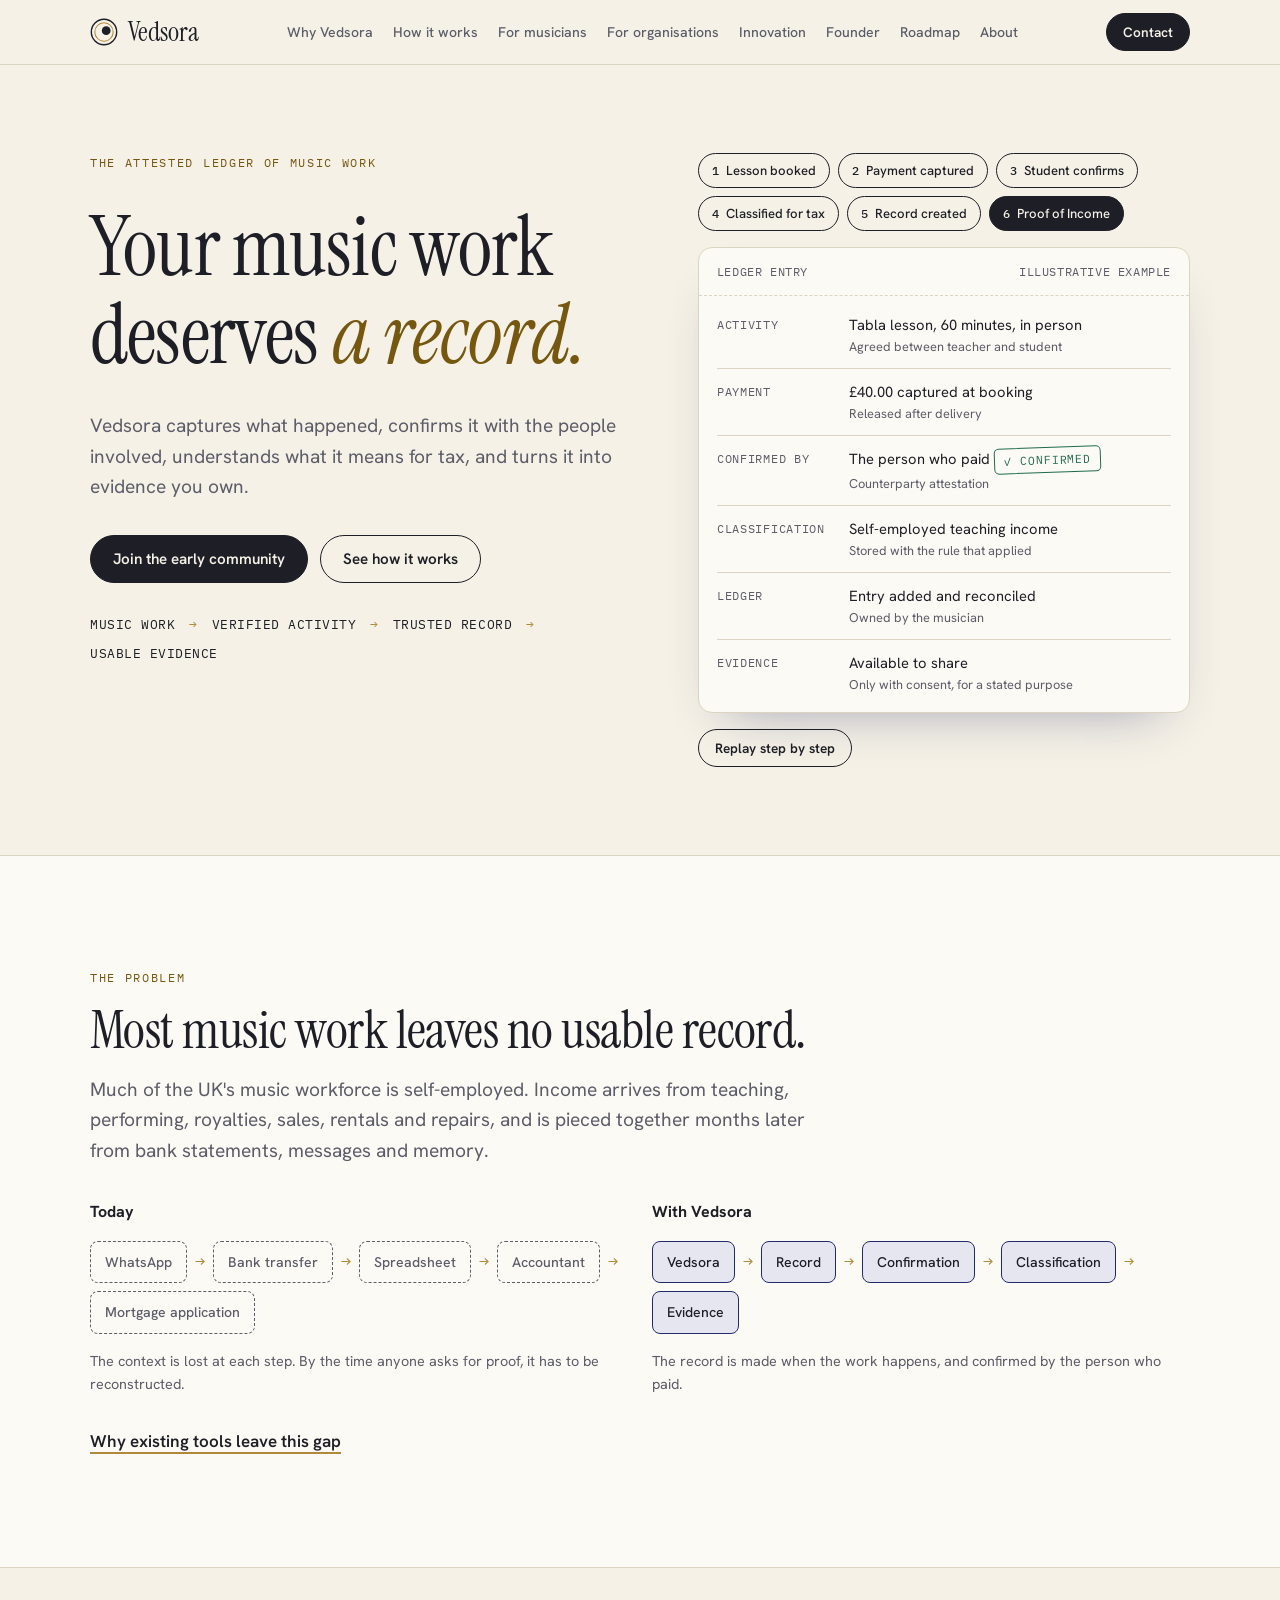
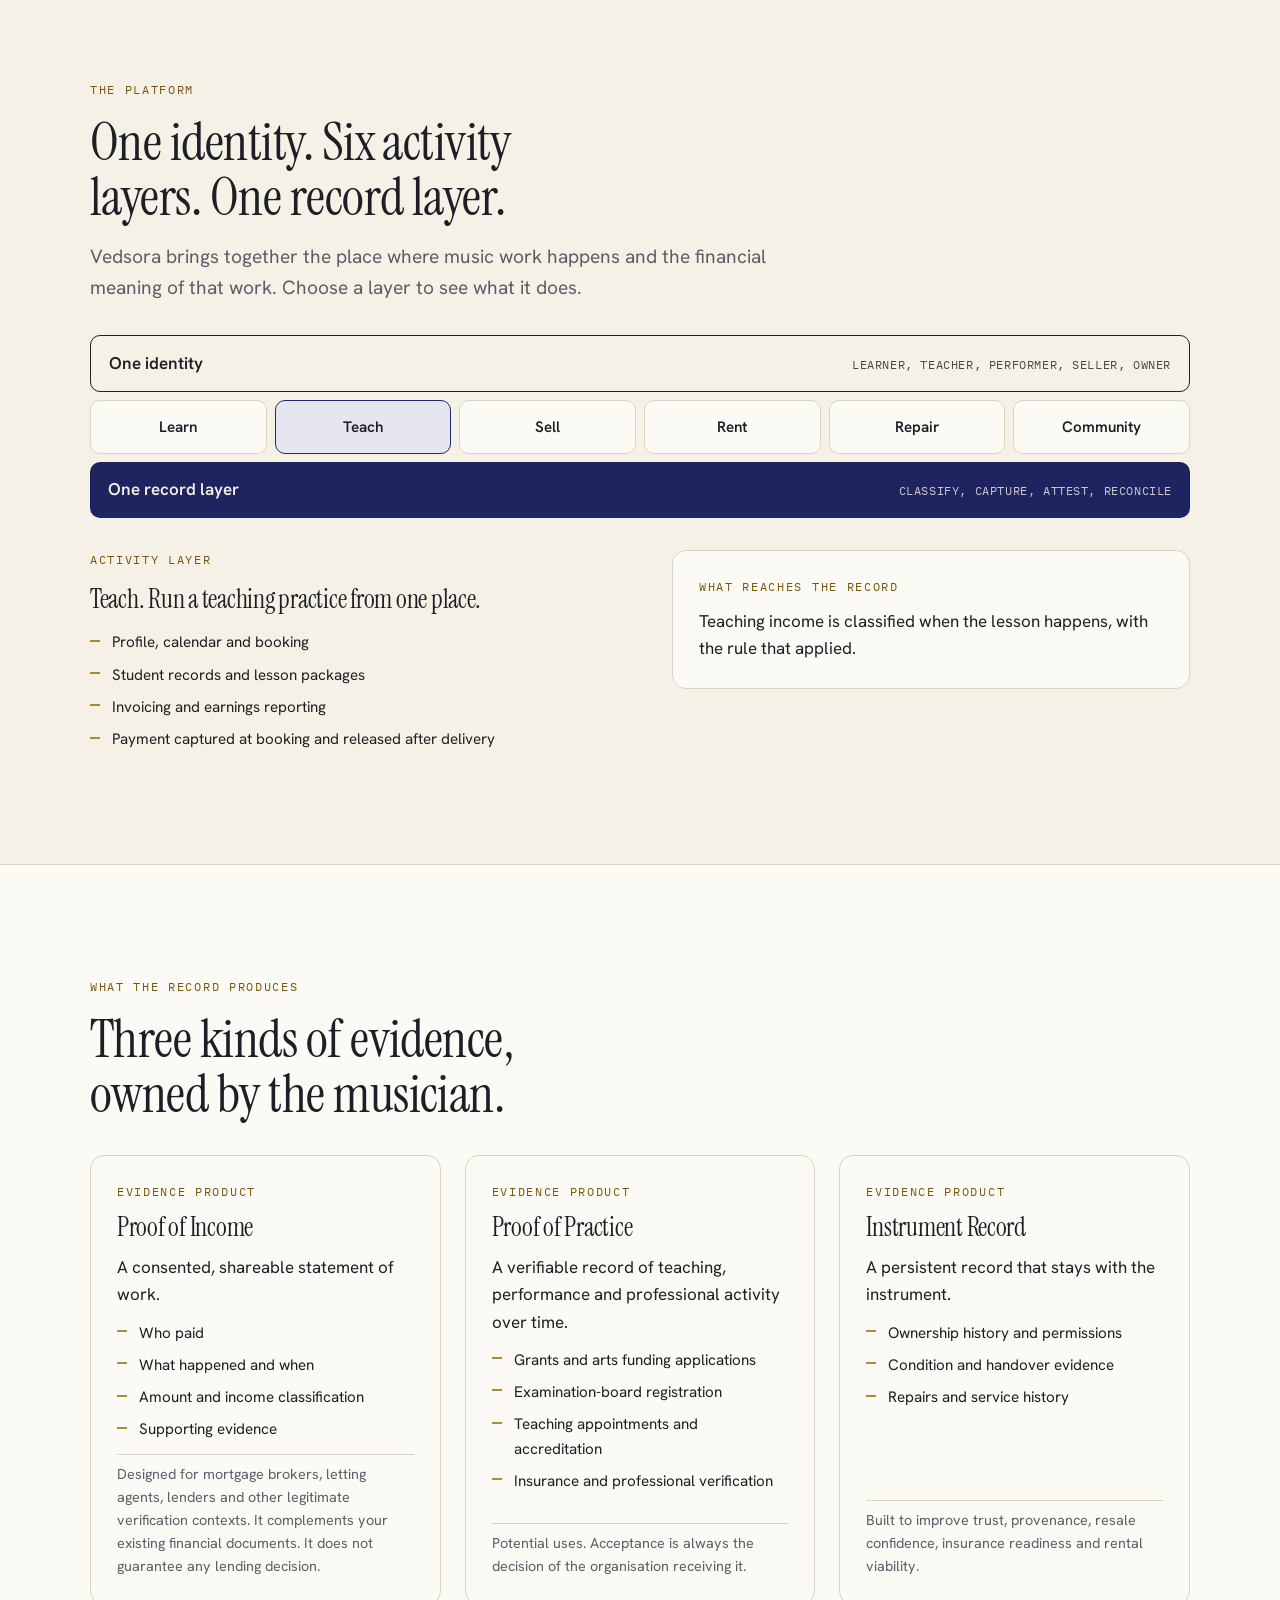
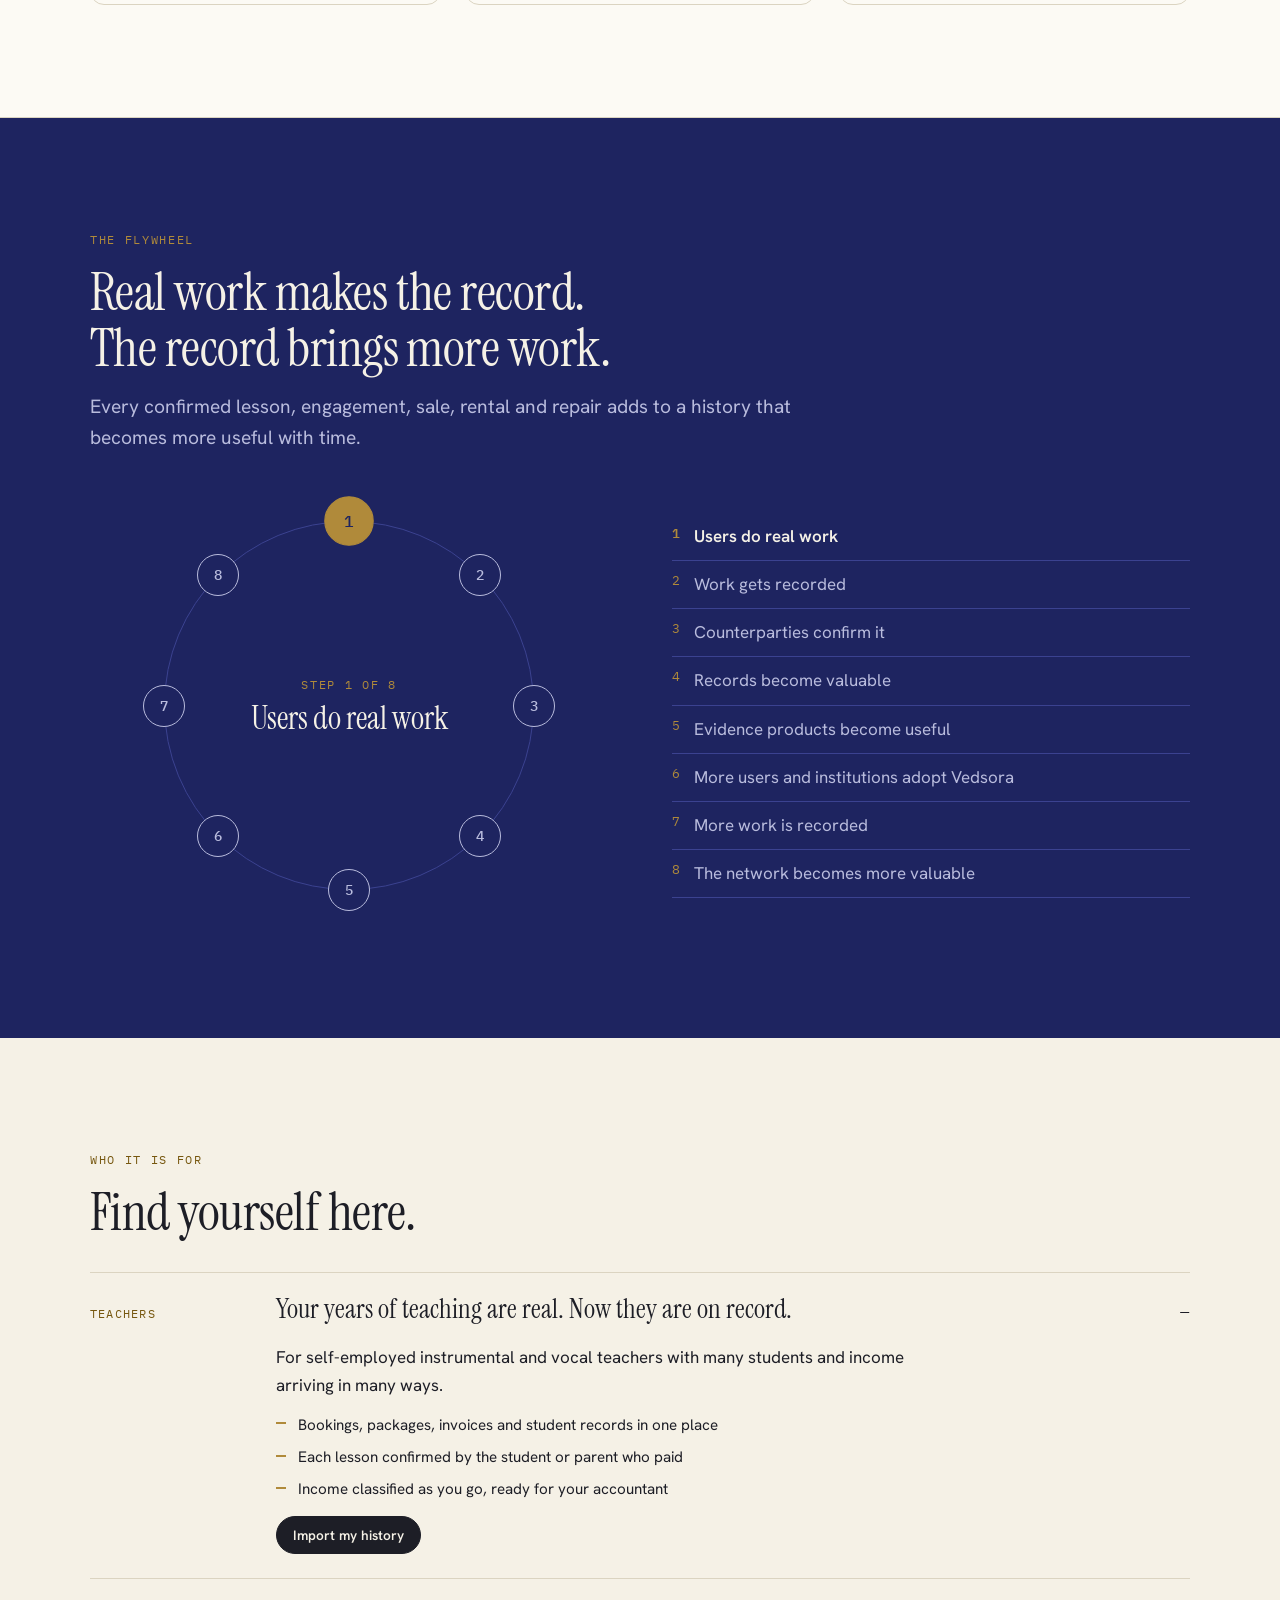
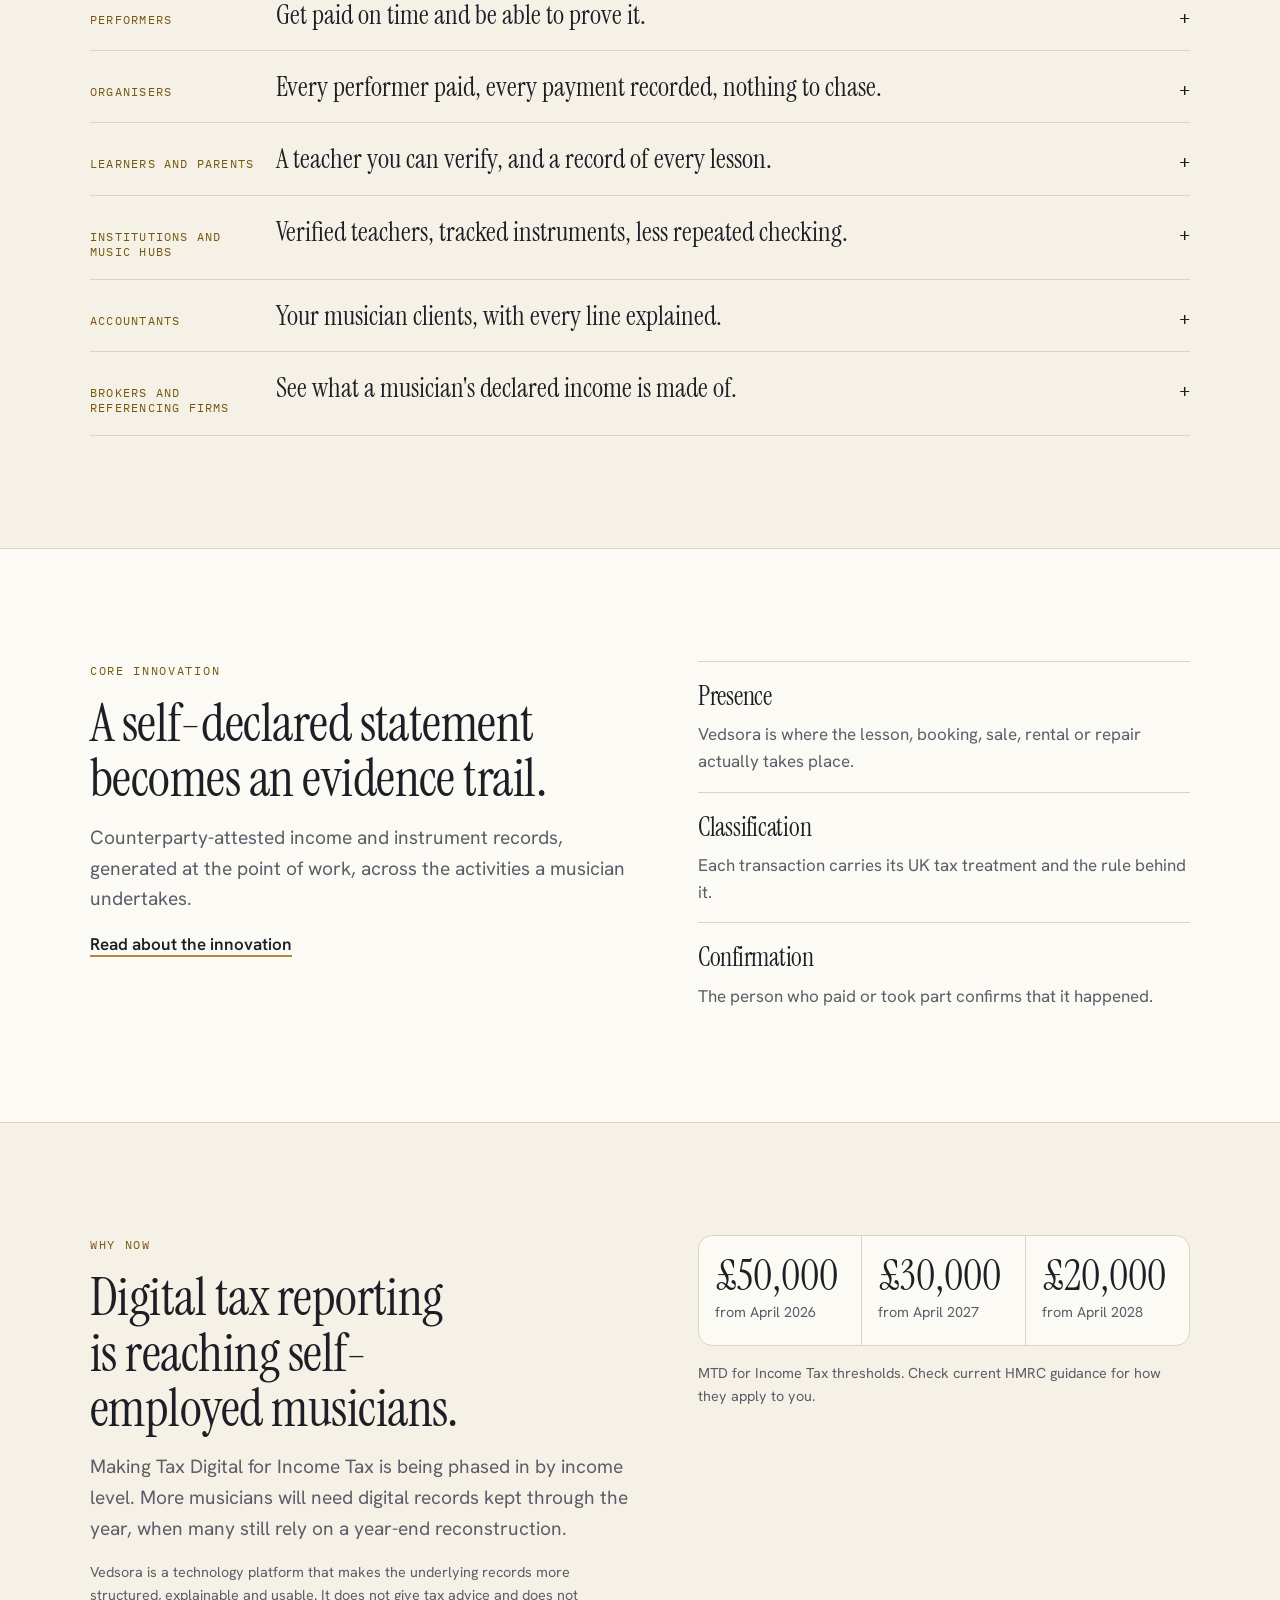
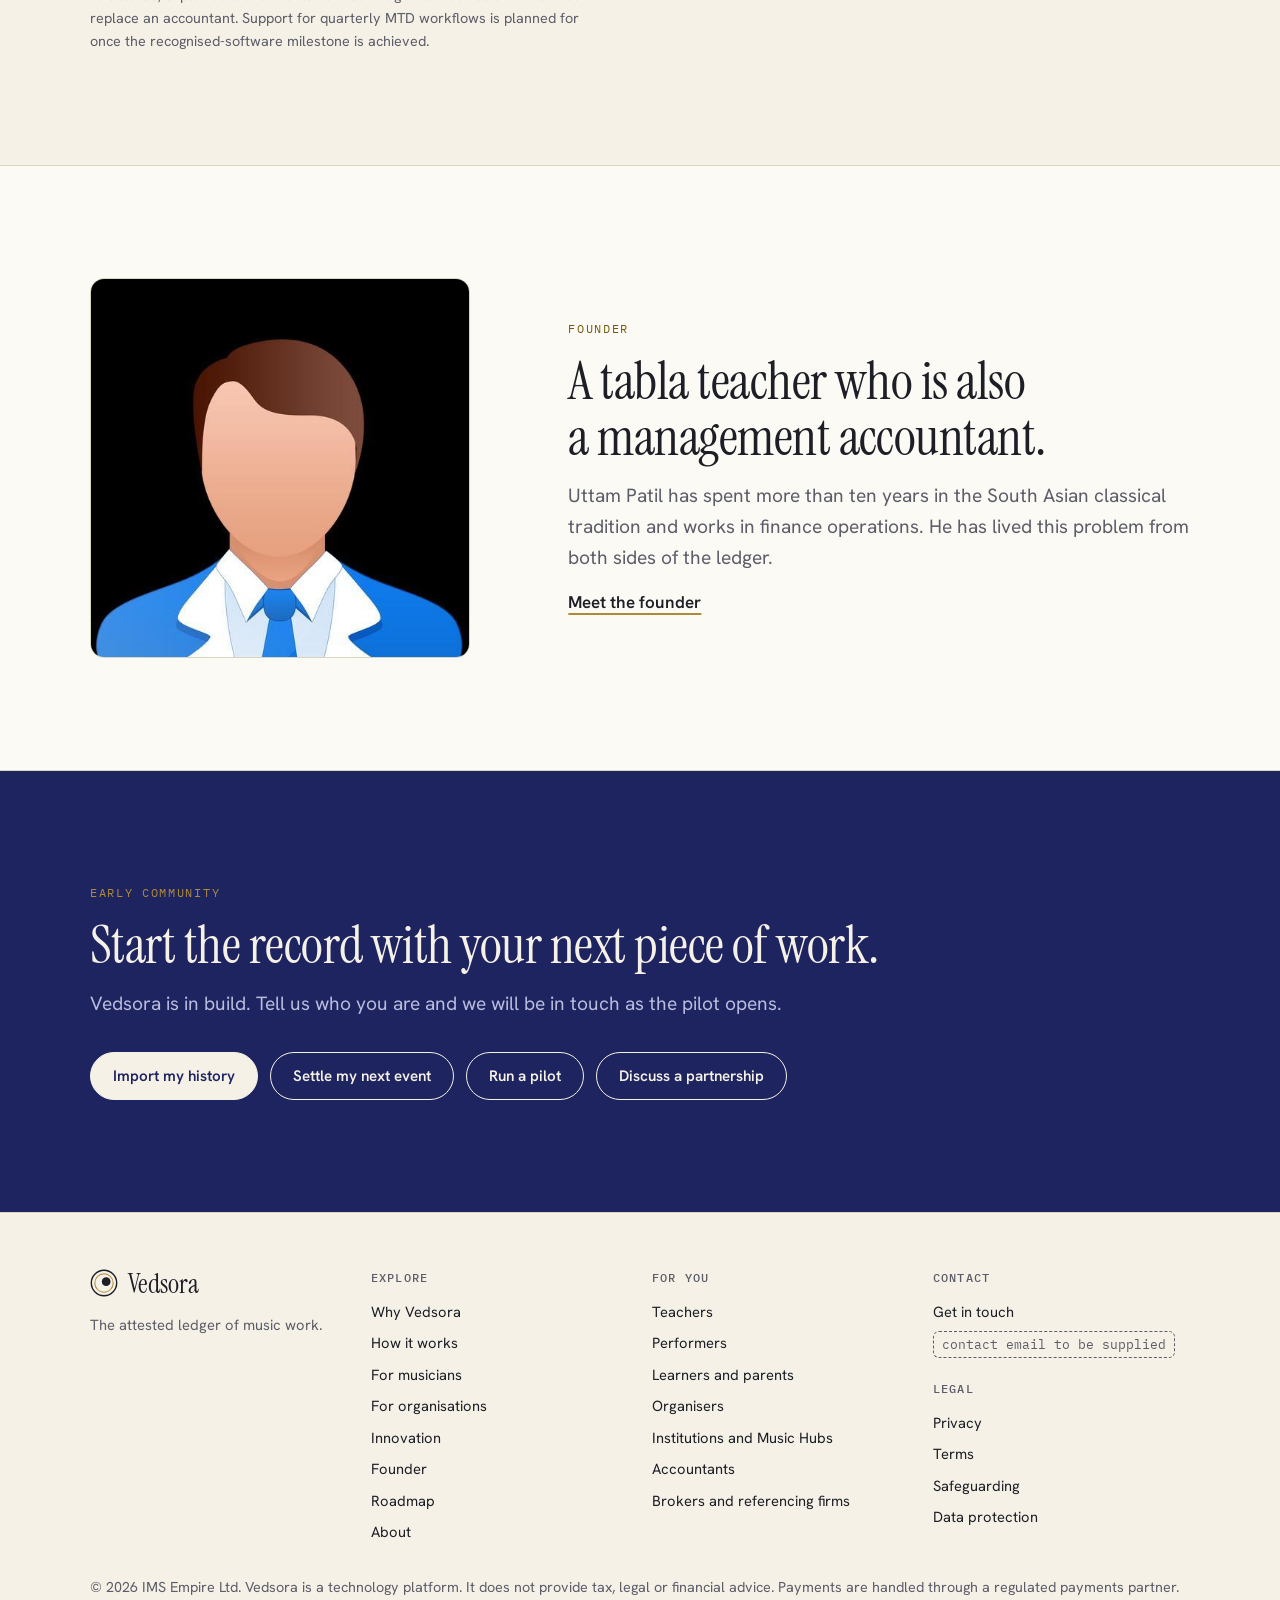
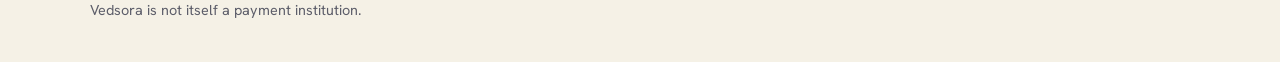
==== index.html @ 221a0af6 "Fix website structure" ====
<!DOCTYPE html>
<html lang="en-GB">
<head>
<meta charset="utf-8">
<meta name="viewport" content="width=device-width, initial-scale=1">
<title>Vedsora | The attested ledger of music work</title>
<meta name="description" content="Vedsora records music work at the point it happens, gets it confirmed by the people involved, classifies it, and turns it into evidence the musician owns.">
<link rel="preconnect" href="https://fonts.googleapis.com">
<link rel="stylesheet" href="https://fonts.googleapis.com/css2?family=Instrument+Serif:ital@0;1&family=Hanken+Grotesk:wght@400;500;600;700&family=IBM+Plex+Mono:wght@400;500&display=swap">
<link rel="stylesheet" href="styles.css">
</head>
<body>
<header class="hdr"><div class="wrap"><div class="hdr-in"><a class="logo" href="#home" aria-label="Vedsora home"><svg viewBox="0 0 32 32" aria-hidden="true"><circle cx="16" cy="16" r="14.5" fill="none" stroke="currentColor" stroke-width="1.6"></circle><circle cx="16" cy="16" r="10.5" fill="none" stroke="var(--brass)" stroke-width="1.2"></circle><circle cx="18.5" cy="14.5" r="5" fill="currentColor"></circle></svg>Vedsora</a><nav class="nav" aria-label="Main"><a href="#why">Why Vedsora</a><a href="#how">How it works</a><a href="#musicians">For musicians</a><a href="#organisations">For organisations</a><a href="#innovation">Innovation</a><a href="#founder">Founder</a><a href="#roadmap">Roadmap</a><a href="#about">About</a></nav><a class="btn sm" href="#contact">Contact</a><button type="button" class="menu-btn" id="menu-btn" aria-expanded="false" aria-controls="mnav">Menu</button></div><nav class="mnav" id="mnav" aria-label="Main menu" hidden=""><a href="#why">Why Vedsora</a><a href="#how">How it works</a><a href="#musicians">For musicians</a><a href="#organisations">For organisations</a><a href="#innovation">Innovation</a><a href="#founder">Founder</a><a href="#roadmap">Roadmap</a><a href="#about">About</a><a href="#contact">Contact</a></nav></div></header>
<main id="main" tabindex="-1" style="outline:none">
<div data-page="home">
<div class="page"><section class="hero"><div class="wrap split"><div class="stack-l"><div class="eyebrow">The attested ledger of music work</div><h1>Your music work deserves <em>a record.</em></h1><p class="lede">Vedsora captures what happened, confirms it with the people involved, understands what it means for tax, and turns it into evidence you own.</p><div class="btns"><a class="btn" href="#contact" data-aud="learners">Join the early community</a><a class="btn ghost" href="#how">See how it works</a></div><div class="chain" aria-label="Music work becomes verified activity, then a trusted record, then usable evidence"><span>Music work</span><span class="arr">→</span><span>Verified activity</span><span class="arr">→</span><span>Trusted record</span><span class="arr">→</span><span>Usable evidence</span></div></div><div class="stack" data-demo=""><ol class="steps" aria-label="Steps in a recorded lesson"><li><button type="button" class="done"><span class="n">1</span>Lesson booked</button></li><li><button type="button" class="done"><span class="n">2</span>Payment captured</button></li><li><button type="button" class="done"><span class="n">3</span>Student confirms</button></li><li><button type="button" class="done"><span class="n">4</span>Classified for tax</button></li><li><button type="button" class="done"><span class="n">5</span>Record created</button></li><li><button type="button" class="cur"><span class="n">6</span>Proof of Income</button></li></ol><div class="rec"><div class="rec-top"><span>Ledger entry</span><span>Illustrative example</span></div><dl class="rec-rows" style="margin:0"><div class="rec-row"><dt>Activity</dt><dd><span class="on-c">Tabla lesson, 60 minutes, in person <span class="sub">Agreed between teacher and student</span></span><span class="sub off-c">Waiting for: lesson booked</span></dd></div><div class="rec-row"><dt>Payment</dt><dd><span class="on-c">£40.00 captured at booking <span class="sub">Released after delivery</span></span><span class="sub off-c">Waiting for: payment captured</span></dd></div><div class="rec-row"><dt>Confirmed by</dt><dd><span class="on-c">The person who paid <span class="stamp">✓ Confirmed</span><span class="sub">Counterparty attestation</span></span><span class="sub off-c">Waiting for: student confirms</span></dd></div><div class="rec-row"><dt>Classification</dt><dd><span class="on-c">Self-employed teaching income <span class="sub">Stored with the rule that applied</span></span><span class="sub off-c">Waiting for: classified for tax</span></dd></div><div class="rec-row"><dt>Ledger</dt><dd><span class="on-c">Entry added and reconciled <span class="sub">Owned by the musician</span></span><span class="sub off-c">Waiting for: record created</span></dd></div><div class="rec-row"><dt>Evidence</dt><dd><span class="on-c">Available to share <span class="sub">Only with consent, for a stated purpose</span></span><span class="sub off-c">Waiting for: proof of income</span></dd></div></dl></div><div><button type="button" class="btn ghost sm" data-replay="">Replay step by step</button></div></div></div></section><section class="paper"><div class="wrap stack-l"><div class="stack" style="max-width:820px"><div class="eyebrow">The problem</div><h2>Most music work leaves no usable record.</h2><p class="lede">Much of the UK&#x27;s music workforce is self-employed. Income arrives from teaching, performing, royalties, sales, rentals and repairs, and is pieced together months later from bank statements, messages and memory.</p></div><div class="grid g2"><div class="stack"><h4>Today</h4><div class="path"><span class="node">WhatsApp</span><span class="arr" aria-hidden="true">→</span><span class="node">Bank transfer</span><span class="arr" aria-hidden="true">→</span><span class="node">Spreadsheet</span><span class="arr" aria-hidden="true">→</span><span class="node">Accountant</span><span class="arr" aria-hidden="true">→</span><span class="node">Mortgage application</span></div><p class="muted small">The context is lost at each step. By the time anyone asks for proof, it has to be reconstructed.</p></div><div class="stack"><h4>With Vedsora</h4><div class="path good"><span class="node">Vedsora</span><span class="arr" aria-hidden="true">→</span><span class="node">Record</span><span class="arr" aria-hidden="true">→</span><span class="node">Confirmation</span><span class="arr" aria-hidden="true">→</span><span class="node">Classification</span><span class="arr" aria-hidden="true">→</span><span class="node">Evidence</span></div><p class="muted small">The record is made when the work happens, and confirmed by the person who paid.</p></div></div><div><a class="tlink" href="#why">Why existing tools leave this gap</a></div></div></section><section><div class="wrap stack-l"><div class="stack" style="max-width:820px"><div class="eyebrow">The platform</div><h2>One identity. Six activity layers. One record layer.</h2><p class="lede">Vedsora brings together the place where music work happens and the financial meaning of that work. Choose a layer to see what it does.</p></div><div class="stack-l" data-layers=""><div class="layers"><div class="lay-id">One identity <span>learner, teacher, performer, seller, owner</span></div><div class="lay-six" role="tablist" aria-label="Six activity layers"><button type="button" role="tab" aria-selected="false">Learn</button><button type="button" role="tab" aria-selected="true">Teach</button><button type="button" role="tab" aria-selected="false">Sell</button><button type="button" role="tab" aria-selected="false">Rent</button><button type="button" role="tab" aria-selected="false">Repair</button><button type="button" role="tab" aria-selected="false">Community</button></div><div class="lay-rec">One record layer <span>classify, capture, attest, reconcile</span></div></div><div class="split even" role="tabpanel" aria-label="Learn" hidden=""><div class="stack"><div class="eyebrow">Activity layer</div><h3>Learn. Find the right teacher, then keep a record of every lesson.</h3><ul class="ticks"><li>Discover teachers by instrument, tradition, style, level, language, price, format, location and availability</li><li>Trial, live and in-person lessons</li><li>Structured learning paths</li><li>AI-assisted practice planning based on your teacher&#x27;s notes</li></ul></div><div class="card"><div class="eyebrow">What reaches the record</div><p>Each lesson is confirmed by the student or parent who paid for it.</p></div></div><div class="split even" role="tabpanel" aria-label="Teach"><div class="stack"><div class="eyebrow">Activity layer</div><h3>Teach. Run a teaching practice from one place.</h3><ul class="ticks"><li>Profile, calendar and booking</li><li>Student records and lesson packages</li><li>Invoicing and earnings reporting</li><li>Payment captured at booking and released after delivery</li></ul></div><div class="card"><div class="eyebrow">What reaches the record</div><p>Teaching income is classified when the lesson happens, with the rule that applied.</p></div></div><div class="split even" role="tabpanel" aria-label="Sell" hidden=""><div class="stack"><div class="eyebrow">Activity layer</div><h3>Sell. A marketplace that understands instruments.</h3><ul class="ticks"><li>Listings described by tradition, maker, materials, condition, provenance and suitability</li><li>Designed for materially lower commission than general marketplaces</li><li>Sellers keep the customer relationship</li></ul></div><div class="card"><div class="eyebrow">What reaches the record</div><p>The buyer confirms receipt and the sale is written to the instrument&#x27;s record.</p></div></div><div class="split even" role="tabpanel" aria-label="Rent" hidden=""><div class="stack"><div class="eyebrow">Activity layer</div><h3>Rent. Structured rental, with evidence at both ends.</h3><ul class="ticks"><li>Digital agreements and deposits</li><li>Condition evidence at handover and return</li><li>Music Travel for musicians on the move</li><li>Emergency Access when an instrument is damaged or delayed</li></ul></div><div class="card"><div class="eyebrow">What reaches the record</div><p>Both parties confirm condition at handover and at return.</p></div></div><div class="split even" role="tabpanel" aria-label="Repair" hidden=""><div class="stack"><div class="eyebrow">Activity layer</div><h3>Repair. Find a specialist. Keep the service history.</h3><ul class="ticks"><li>Discover repairers by specialism, location and instrument</li><li>Send a repair request with photos and video</li><li>A clear job workflow from request to completion</li></ul></div><div class="card"><div class="eyebrow">What reaches the record</div><p>The owner confirms the repair and the work is recorded against the instrument.</p></div></div><div class="split even" role="tabpanel" aria-label="Community" hidden=""><div class="stack"><div class="eyebrow">Activity layer</div><h3>Community. Where musicians, learners and providers meet.</h3><ul class="ticks"><li>Groups and events</li><li>Practice-partner discovery</li><li>Provider content: demonstrations, previews and restorations</li><li>Community events</li></ul></div><div class="card"><div class="eyebrow">What reaches the record</div><p>Community is how people find Vedsora, and a reason they stay.</p></div></div></div></div></section><section class="paper"><div class="wrap stack-l"><div class="stack" style="max-width:820px"><div class="eyebrow">What the record produces</div><h2>Three kinds of evidence, owned by the musician.</h2></div><div class="grid g3"><article class="card"><div class="eyebrow">Evidence product</div><h3>Proof of Income</h3><p>A consented, shareable statement of work.</p><ul class="ticks"><li>Who paid</li><li>What happened and when</li><li>Amount and income classification</li><li>Supporting evidence</li></ul><p class="small muted" style="margin-top:auto;padding-top:8px;border-top:1px solid var(--line)">Designed for mortgage brokers, letting agents, lenders and other legitimate verification contexts. It complements your existing financial documents. It does not guarantee any lending decision.</p></article><article class="card"><div class="eyebrow">Evidence product</div><h3>Proof of Practice</h3><p>A verifiable record of teaching, performance and professional activity over time.</p><ul class="ticks"><li>Grants and arts funding applications</li><li>Examination-board registration</li><li>Teaching appointments and accreditation</li><li>Insurance and professional verification</li></ul><p class="small muted" style="margin-top:auto;padding-top:8px;border-top:1px solid var(--line)">Potential uses. Acceptance is always the decision of the organisation receiving it.</p></article><article class="card"><div class="eyebrow">Evidence product</div><h3>Instrument Record</h3><p>A persistent record that stays with the instrument.</p><ul class="ticks"><li>Ownership history and permissions</li><li>Condition and handover evidence</li><li>Repairs and service history</li></ul><p class="small muted" style="margin-top:auto;padding-top:8px;border-top:1px solid var(--line)">Built to improve trust, provenance, resale confidence, insurance readiness and rental viability.</p></article></div></div></section><section class="band"><div class="wrap stack-l"><div class="stack" style="max-width:820px"><div class="eyebrow">The flywheel</div><h2>Real work makes the record. The record brings more work.</h2><p class="lede">Every confirmed lesson, engagement, sale, rental and repair adds to a history that becomes more useful with time.</p></div><div class="split even" data-fly="" style="align-items:center"><div class="fly"><div class="fly-ring"></div><button type="button" class="fly-dot on" style="left:50.00%;top:8.00%" aria-label="Step 1: Users do real work">1</button><button type="button" class="fly-dot" style="left:79.70%;top:20.30%" aria-label="Step 2: Work gets recorded">2</button><button type="button" class="fly-dot" style="left:92.00%;top:50.00%" aria-label="Step 3: Counterparties confirm it">3</button><button type="button" class="fly-dot" style="left:79.70%;top:79.70%" aria-label="Step 4: Records become valuable">4</button><button type="button" class="fly-dot" style="left:50.00%;top:92.00%" aria-label="Step 5: Evidence products become useful">5</button><button type="button" class="fly-dot" style="left:20.30%;top:79.70%" aria-label="Step 6: More users and institutions adopt Vedsora">6</button><button type="button" class="fly-dot" style="left:8.00%;top:50.00%" aria-label="Step 7: More work is recorded">7</button><button type="button" class="fly-dot" style="left:20.30%;top:20.30%" aria-label="Step 8: The network becomes more valuable">8</button><div class="fly-mid"><span class="eyebrow" data-fly-n="">Step 1 of 8</span><strong data-fly-t="">Users do real work</strong></div></div><ol class="fly-list"><li class="on"><span>1</span><b style="font-weight:inherit">Users do real work</b></li><li class=""><span>2</span><b style="font-weight:inherit">Work gets recorded</b></li><li class=""><span>3</span><b style="font-weight:inherit">Counterparties confirm it</b></li><li class=""><span>4</span><b style="font-weight:inherit">Records become valuable</b></li><li class=""><span>5</span><b style="font-weight:inherit">Evidence products become useful</b></li><li class=""><span>6</span><b style="font-weight:inherit">More users and institutions adopt Vedsora</b></li><li class=""><span>7</span><b style="font-weight:inherit">More work is recorded</b></li><li class=""><span>8</span><b style="font-weight:inherit">The network becomes more valuable</b></li></ol></div></div></section><section><div class="wrap stack-l"><div class="stack" style="max-width:820px"><div class="eyebrow">Who it is for</div><h2>Find yourself here.</h2></div><div><div class="acc"><button type="button" aria-expanded="true"><span class="who">Teachers</span><span class="msg">Your years of teaching are real. Now they are on record.</span><span class="pm" aria-hidden="true">−</span></button><div class="acc-body"><p>For self-employed instrumental and vocal teachers with many students and income arriving in many ways.</p><ul class="ticks"><li>Bookings, packages, invoices and student records in one place</li><li>Each lesson confirmed by the student or parent who paid</li><li>Income classified as you go, ready for your accountant</li></ul><div><a class="btn sm" href="#contact" data-aud="teachers">Import my history</a></div></div></div><div class="acc"><button type="button" aria-expanded="false"><span class="who">Performers</span><span class="msg">Get paid on time and be able to prove it.</span><span class="pm" aria-hidden="true">+</span></button><div class="acc-body" hidden=""><p>For musicians who need contracts, payment, settlement and evidence of each engagement.</p><ul class="ticks"><li>An agreed engagement before you play</li><li>Payment and settlement recorded</li><li>A growing Proof of Practice</li></ul><div><a class="btn sm" href="#contact" data-aud="performers">Use Vedsora for my next engagement</a></div></div></div><div class="acc"><button type="button" aria-expanded="false"><span class="who">Organisers</span><span class="msg">Every performer paid, every payment recorded, nothing to chase.</span><span class="pm" aria-hidden="true">+</span></button><div class="acc-body" hidden=""><p>For temples, gurdwaras, academies, festivals and cultural organisations that book musicians.</p><ul class="ticks"><li>One place to agree engagements</li><li>Confirm that each performance happened</li><li>A clean record of who was paid for what</li></ul><div><a class="btn sm" href="#contact" data-aud="organisers">Settle my next event</a></div></div></div><div class="acc"><button type="button" aria-expanded="false"><span class="who">Learners and parents</span><span class="msg">A teacher you can verify, and a record of every lesson.</span><span class="pm" aria-hidden="true">+</span></button><div class="acc-body" hidden=""><p>For people who want a trusted teacher and a clear account of what they have paid for.</p><ul class="ticks"><li>Search by instrument, tradition, level, language and location</li><li>Trial lessons before you commit</li><li>Your confirmation is what makes the record count</li></ul><div><a class="btn sm" href="#contact" data-aud="learners">Join the early community</a></div></div></div><div class="acc"><button type="button" aria-expanded="false"><span class="who">Institutions and Music Hubs</span><span class="msg">Verified teachers, tracked instruments, less repeated checking.</span><span class="pm" aria-hidden="true">+</span></button><div class="acc-body" hidden=""><p>For organisations that need verified teachers, instrument tracking and records they can rely on each term.</p><ul class="ticks"><li>Identity checks and DBS status capture where applicable</li><li>Instrument condition and loan history</li><li>Repeatable records in place of repeated paperwork</li></ul><div><a class="btn sm" href="#contact" data-aud="hubs">Run a pilot</a></div></div></div><div class="acc"><button type="button" aria-expanded="false"><span class="who">Accountants</span><span class="msg">Your musician clients, with every line explained.</span><span class="pm" aria-hidden="true">+</span></button><div class="acc-body" hidden=""><p>For practitioners who serve musicians. Vedsora supports your work. It does not replace it.</p><ul class="ticks"><li>Income classified at source, with the rule shown</li><li>Off-platform income captured alongside</li><li>Fewer year-end reconstructions from bank statements</li></ul><div><a class="btn sm" href="#contact" data-aud="accountants">Explore the practitioner view</a></div></div></div><div class="acc"><button type="button" aria-expanded="false"><span class="who">Brokers and referencing firms</span><span class="msg">See what a musician&#x27;s declared income is made of.</span><span class="pm" aria-hidden="true">+</span></button><div class="acc-body" hidden=""><p>For organisations that need to understand the evidence behind a musician&#x27;s declared income.</p><ul class="ticks"><li>Shared only by the musician, for a stated purpose</li><li>Each line shows who paid, when and for what</li><li>Consent can be withdrawn</li></ul><div><a class="btn sm" href="#contact" data-aud="brokers">Discuss a partnership</a></div></div></div></div></div></section><section class="paper"><div class="wrap split"><div class="stack"><div class="eyebrow">Core innovation</div><h2>A self-declared statement becomes an evidence trail.</h2><p class="lede">Counterparty-attested income and instrument records, generated at the point of work, across the activities a musician undertakes.</p><div><a class="tlink" href="#innovation">Read about the innovation</a></div></div><div class="stack"><div class="plain"><h3>Presence</h3><p class="muted">Vedsora is where the lesson, booking, sale, rental or repair actually takes place.</p></div><div class="plain"><h3>Classification</h3><p class="muted">Each transaction carries its UK tax treatment and the rule behind it.</p></div><div class="plain"><h3>Confirmation</h3><p class="muted">The person who paid or took part confirms that it happened.</p></div></div></div></section><section><div class="wrap split"><div class="stack"><div class="eyebrow">Why now</div><h2>Digital tax reporting is reaching self-employed musicians.</h2><p class="lede">Making Tax Digital for Income Tax is being phased in by income level. More musicians will need digital records kept through the year, when many still rely on a year-end reconstruction.</p><p class="small muted">Vedsora is a technology platform that makes the underlying records more structured, explainable and usable. It does not give tax advice and does not replace an accountant. Support for quarterly MTD workflows is planned for once the recognised-software milestone is achieved.</p></div><div class="stack"><div class="thr" role="group" aria-label="Making Tax Digital for Income Tax thresholds"><div><b>£50,000</b><span class="small muted">from April 2026</span></div><div><b>£30,000</b><span class="small muted">from April 2027</span></div><div><b>£20,000</b><span class="small muted">from April 2028</span></div></div><p class="small muted">MTD for Income Tax thresholds. Check current HMRC guidance for how they apply to you.</p></div></div></section><section class="paper"><div class="wrap split narrow" style="align-items:center"><img class="fphoto" src="assets/founder.jpg" alt="Uttam Patil, founder of Vedsora" width="512" height="512"/><div class="stack"><div class="eyebrow">Founder</div><h2>A tabla teacher who is also a management accountant.</h2><p class="lede">Uttam Patil has spent more than ten years in the South Asian classical tradition and works in finance operations. He has lived this problem from both sides of the ledger.</p><div><a class="tlink" href="#founder">Meet the founder</a></div></div></div></section><section class="band"><div class="wrap stack-l"><div class="stack" style="max-width:820px"><div class="eyebrow">Early community</div><h2>Start the record with your next piece of work.</h2><p class="lede">Vedsora is in build. Tell us who you are and we will be in touch as the pilot opens.</p></div><div class="btns"><a class="btn" href="#contact" data-aud="teachers">Import my history</a><a class="btn ghost" href="#contact" data-aud="organisers">Settle my next event</a><a class="btn ghost" href="#contact" data-aud="hubs">Run a pilot</a><a class="btn ghost" href="#contact" data-aud="partners">Discuss a partnership</a></div></div></section></div>
</div>
<div data-page="why" hidden>
<div class="page"><section class="tight" style="padding-bottom:0"><div class="wrap"><div class="stack" style="max-width:820px"><div class="eyebrow">Why Vedsora</div><h1>The record should be made when the work is done.</h1><p class="lede">Studio software records what a teacher schedules. Accounting software records what the bank received. Verification services confirm that money arrived. None of them records what the payer confirms actually happened.</p></div></div></section><section><div class="wrap stack-l"><div class="stack" style="max-width:820px"><div class="eyebrow">The problem landscape</div><h2>Fragmented income, informal records.</h2></div><div class="split even"><div class="stack"><h4>Where a musician&#x27;s income comes from</h4><div class="path"><span class="node">Teaching</span><span class="node">Performing</span><span class="node">Royalties</span><span class="node">Instrument sales</span><span class="node">Rentals</span><span class="node">Repairs</span><span class="node">Other services</span></div><h4 style="margin-top:12px">Where it is recorded today</h4><div class="path"><span class="node">WhatsApp</span><span class="node">Spreadsheets</span><span class="node">Paper diaries</span><span class="node">Memory</span></div></div><ul class="ticks"><li>Annual income has to be reconstructed</li><li>Pressure from digital tax filing is rising</li><li>Income is hard to prove for mortgages and housing</li><li>Professional practice is hard to evidence</li><li>Instrument ownership, condition and history are hard to verify</li><li>Specialist repairers and rental providers are hard to find</li><li>Disputes arise over payment, delivery and instrument condition</li></ul></div></div></section><section class="paper"><div class="wrap stack-l"><div class="stack" style="max-width:820px"><div class="eyebrow">The market gap</div><h2>Presence, confirmation, classification, evidence.</h2><p class="lede">Each existing category holds one part. The gap is having all four in the same place, at the moment of the work.</p></div><div class="tscroll"><table><thead><tr><th scope="col">Category</th><th scope="col">Present when the work happens</th><th scope="col">Payer confirms it</th><th scope="col">Classified for tax</th><th scope="col">Produces evidence</th></tr></thead><tbody><tr><th scope="row">Accounting and MTD tools</th><td class="no">– No</td><td class="no">– No</td><td class="">✓ Yes</td><td class="">After the fact</td></tr><tr><th scope="row">Music platforms and tutoring marketplaces</th><td class="">✓ Yes</td><td class="no">– No</td><td class="no">– No</td><td class="no">– No</td></tr><tr><th scope="row">General marketplaces</th><td class="">At the sale only</td><td class="no">– No</td><td class="no">– No</td><td class="no">– No</td></tr><tr><th scope="row">Income-verification providers</th><td class="no">– No</td><td class="no">– No</td><td class="no">– No</td><td class="">Of records that already exist</td></tr><tr><th scope="row">Vedsora</th><td class="">✓ Yes</td><td class="">✓ Yes</td><td class="">✓ Yes</td><td class="">✓ Yes</td></tr></tbody></table></div><p class="small muted">A general description of each category, not of any single product.</p><div class="grid g2"><div class="plain"><h4>Accounting and MTD tools</h4><p class="muted">They understand money and tax, but generally see a transaction after its original context has gone.</p></div><div class="plain"><h4>Music platforms and tutoring marketplaces</h4><p class="muted">They are present in the activity, but do not provide the same tax logic, evidence layer and cross-activity record.</p></div><div class="plain"><h4>General marketplaces</h4><p class="muted">They provide buyers and sellers, but are not designed around ongoing instrument ownership, repair, rental and professional records.</p></div><div class="plain"><h4>Income-verification providers</h4><p class="muted">They verify records that already exist. Vedsora is designed to create the underlying evidence.</p></div></div></div></section><section class="band"><div class="wrap stack"><div class="eyebrow">What Vedsora is</div><h2 style="max-width:22ch">The attested ledger of music work.</h2><p class="lede" style="max-width:70ch">Every lesson, engagement, sale, rental and repair is agreed, confirmed by the person who paid, classified for tax with the rule that applied, reconciled to what is declared, and turned into evidence the musician owns and can share with anyone they choose.</p><p class="muted">Not another music marketplace. Not another accounting app.</p></div></section><section><div class="wrap stack-l"><div class="stack" style="max-width:820px"><div class="eyebrow">Why it lasts</div><h2>A feature can be copied. A history cannot.</h2><p class="lede">The harder asset to copy is the history, relationships and community built through repeated real-world activity.</p></div><div class="grid g3"><div class="plain"><h3>Data</h3><p class="muted">Attested records accumulate year on year. A history cannot be created overnight.</p></div><div class="plain"><h3>Supply</h3><p class="muted">Specialist teachers, repairers and rental providers are hard to gather quickly.</p></div><div class="plain"><h3>Community</h3><p class="muted">Trust inside a specific cultural community is earned over time.</p></div><div class="plain"><h3>Workflow</h3><p class="muted">Vedsora is where the work itself happens, so the record is a by-product of using it.</p></div><div class="plain"><h3>Classification expertise</h3><p class="muted">Domain-specific accounting and tax logic, in place of generic categories.</p></div><div class="plain"><h3>Network effects</h3><p class="muted">Each transaction strengthens ties between musicians, learners, organisers, suppliers and institutions.</p></div></div></div></section><section class="band"><div class="wrap stack-l"><div class="stack" style="max-width:820px"><div class="eyebrow">Early community</div><h2>Start the record with your next piece of work.</h2><p class="lede">Vedsora is in build. Tell us who you are and we will be in touch as the pilot opens.</p></div><div class="btns"><a class="btn" href="#contact" data-aud="teachers">Import my history</a><a class="btn ghost" href="#contact" data-aud="organisers">Settle my next event</a><a class="btn ghost" href="#contact" data-aud="hubs">Run a pilot</a><a class="btn ghost" href="#contact" data-aud="partners">Discuss a partnership</a></div></div></section></div>
</div>
<div data-page="how" hidden>
<div class="page"><section class="tight" style="padding-bottom:0"><div class="wrap"><div class="stack" style="max-width:820px"><div class="eyebrow">How it works</div><h1>Do the work in Vedsora. The record follows.</h1><p class="lede">One identity covers everything a musician does. Six activity layers are where the work happens. One record layer turns that activity into evidence.</p></div></div></section><section><div class="wrap stack-l"><div class="split even"><div class="stack"><div class="eyebrow">Identity</div><h2>One person, many roles.</h2></div><p class="lede">A tabla teacher may also perform, sell an instrument, rent one out and take lessons. In Vedsora that is one identity with one record, in place of a separate account for each activity.</p></div><div class="stack-l" data-layers=""><div class="layers"><div class="lay-id">One identity <span>learner, teacher, performer, seller, owner</span></div><div class="lay-six" role="tablist" aria-label="Six activity layers"><button type="button" role="tab" aria-selected="false">Learn</button><button type="button" role="tab" aria-selected="true">Teach</button><button type="button" role="tab" aria-selected="false">Sell</button><button type="button" role="tab" aria-selected="false">Rent</button><button type="button" role="tab" aria-selected="false">Repair</button><button type="button" role="tab" aria-selected="false">Community</button></div><div class="lay-rec">One record layer <span>classify, capture, attest, reconcile</span></div></div><div class="split even" role="tabpanel" aria-label="Learn" hidden=""><div class="stack"><div class="eyebrow">Activity layer</div><h3>Learn. Find the right teacher, then keep a record of every lesson.</h3><ul class="ticks"><li>Discover teachers by instrument, tradition, style, level, language, price, format, location and availability</li><li>Trial, live and in-person lessons</li><li>Structured learning paths</li><li>AI-assisted practice planning based on your teacher&#x27;s notes</li></ul></div><div class="card"><div class="eyebrow">What reaches the record</div><p>Each lesson is confirmed by the student or parent who paid for it.</p></div></div><div class="split even" role="tabpanel" aria-label="Teach"><div class="stack"><div class="eyebrow">Activity layer</div><h3>Teach. Run a teaching practice from one place.</h3><ul class="ticks"><li>Profile, calendar and booking</li><li>Student records and lesson packages</li><li>Invoicing and earnings reporting</li><li>Payment captured at booking and released after delivery</li></ul></div><div class="card"><div class="eyebrow">What reaches the record</div><p>Teaching income is classified when the lesson happens, with the rule that applied.</p></div></div><div class="split even" role="tabpanel" aria-label="Sell" hidden=""><div class="stack"><div class="eyebrow">Activity layer</div><h3>Sell. A marketplace that understands instruments.</h3><ul class="ticks"><li>Listings described by tradition, maker, materials, condition, provenance and suitability</li><li>Designed for materially lower commission than general marketplaces</li><li>Sellers keep the customer relationship</li></ul></div><div class="card"><div class="eyebrow">What reaches the record</div><p>The buyer confirms receipt and the sale is written to the instrument&#x27;s record.</p></div></div><div class="split even" role="tabpanel" aria-label="Rent" hidden=""><div class="stack"><div class="eyebrow">Activity layer</div><h3>Rent. Structured rental, with evidence at both ends.</h3><ul class="ticks"><li>Digital agreements and deposits</li><li>Condition evidence at handover and return</li><li>Music Travel for musicians on the move</li><li>Emergency Access when an instrument is damaged or delayed</li></ul></div><div class="card"><div class="eyebrow">What reaches the record</div><p>Both parties confirm condition at handover and at return.</p></div></div><div class="split even" role="tabpanel" aria-label="Repair" hidden=""><div class="stack"><div class="eyebrow">Activity layer</div><h3>Repair. Find a specialist. Keep the service history.</h3><ul class="ticks"><li>Discover repairers by specialism, location and instrument</li><li>Send a repair request with photos and video</li><li>A clear job workflow from request to completion</li></ul></div><div class="card"><div class="eyebrow">What reaches the record</div><p>The owner confirms the repair and the work is recorded against the instrument.</p></div></div><div class="split even" role="tabpanel" aria-label="Community" hidden=""><div class="stack"><div class="eyebrow">Activity layer</div><h3>Community. Where musicians, learners and providers meet.</h3><ul class="ticks"><li>Groups and events</li><li>Practice-partner discovery</li><li>Provider content: demonstrations, previews and restorations</li><li>Community events</li></ul></div><div class="card"><div class="eyebrow">What reaches the record</div><p>Community is how people find Vedsora, and a reason they stay.</p></div></div></div></div></section><section class="band"><div class="wrap stack-l"><div class="stack" style="max-width:820px"><div class="eyebrow">The record layer</div><h2>Four mechanisms turn activity into evidence.</h2></div><div class="grid g4"><div class="card"><h3>Classification at source</h3><p class="muted">Transactions are classified by their appropriate UK tax treatment when the activity happens.</p></div><div class="card"><h3>Off-platform capture</h3><p class="muted">Cash engagements, direct transfers, royalty statements, examination fees and other outside activity can be entered, uploaded or captured, then classified.</p></div><div class="card"><h3>Counterparty attestation</h3><p class="muted">The person who paid or took part confirms it happened. A student confirms a lesson. A buyer confirms receipt. An owner confirms a repair.</p></div><div class="card"><h3>Live tax position</h3><p class="muted">Designed to support a live tax position, and future quarterly MTD workflows once the recognised-software milestone is achieved.</p></div></div></div></section><section><div class="wrap split"><div class="stack"><div class="eyebrow">Attestation flow</div><h2>One lesson, from booking to proof.</h2><p class="lede">Step through a single lesson to see how each part of the entry is filled in, and by whom.</p><p class="muted">The confirmation is light for the student or parent: a tap on a link sent by email or message.</p></div><div class="stack" data-demo=""><ol class="steps" aria-label="Steps in a recorded lesson"><li><button type="button" class="done"><span class="n">1</span>Lesson booked</button></li><li><button type="button" class="done"><span class="n">2</span>Payment captured</button></li><li><button type="button" class="done"><span class="n">3</span>Student confirms</button></li><li><button type="button" class="done"><span class="n">4</span>Classified for tax</button></li><li><button type="button" class="done"><span class="n">5</span>Record created</button></li><li><button type="button" class="cur"><span class="n">6</span>Proof of Income</button></li></ol><div class="rec"><div class="rec-top"><span>Ledger entry</span><span>Illustrative example</span></div><dl class="rec-rows" style="margin:0"><div class="rec-row"><dt>Activity</dt><dd><span class="on-c">Tabla lesson, 60 minutes, in person <span class="sub">Agreed between teacher and student</span></span><span class="sub off-c">Waiting for: lesson booked</span></dd></div><div class="rec-row"><dt>Payment</dt><dd><span class="on-c">£40.00 captured at booking <span class="sub">Released after delivery</span></span><span class="sub off-c">Waiting for: payment captured</span></dd></div><div class="rec-row"><dt>Confirmed by</dt><dd><span class="on-c">The person who paid <span class="stamp">✓ Confirmed</span><span class="sub">Counterparty attestation</span></span><span class="sub off-c">Waiting for: student confirms</span></dd></div><div class="rec-row"><dt>Classification</dt><dd><span class="on-c">Self-employed teaching income <span class="sub">Stored with the rule that applied</span></span><span class="sub off-c">Waiting for: classified for tax</span></dd></div><div class="rec-row"><dt>Ledger</dt><dd><span class="on-c">Entry added and reconciled <span class="sub">Owned by the musician</span></span><span class="sub off-c">Waiting for: record created</span></dd></div><div class="rec-row"><dt>Evidence</dt><dd><span class="on-c">Available to share <span class="sub">Only with consent, for a stated purpose</span></span><span class="sub off-c">Waiting for: proof of income</span></dd></div></dl></div><div><button type="button" class="btn ghost sm" data-replay="">Replay step by step</button></div></div></div></section><section class="paper"><div class="wrap stack-l"><div class="stack" style="max-width:820px"><div class="eyebrow">Instrument record</div><h2>The record stays with the instrument.</h2><p class="lede">Each event in an instrument&#x27;s life adds to one history, confirmed by the people involved.</p></div><div class="path good"><span class="node">Purchase</span><span class="arr" aria-hidden="true">→</span><span class="node">Ownership</span><span class="arr" aria-hidden="true">→</span><span class="node">Rental</span><span class="arr" aria-hidden="true">→</span><span class="node">Handover</span><span class="arr" aria-hidden="true">→</span><span class="node">Repair</span><span class="arr" aria-hidden="true">→</span><span class="node">Resale</span></div><div class="split even" style="align-items:center"><div class="stack"><div class="eyebrow">The network</div><h3>Everyone in the work shares one record of it.</h3><p class="muted">Each confirmation links two parties. Over time those links form a picture of who taught, played, sold, rented and repaired, and for whom.</p></div><div style="overflow-x:auto"><svg viewBox="0 0 420 300" role="img" aria-label="Musicians, learners, organisers, suppliers, repairers and institutions all connect through one shared record" style="width:100%;min-width:300px;max-width:560px;display:block;margin:0 auto"><line x1="210" y1="45" x2="210" y2="150" stroke="var(--brass)" stroke-width="1"></line><line x1="339.9038105676658" y1="97.5" x2="210" y2="150" stroke="var(--brass)" stroke-width="1"></line><line x1="339.9038105676658" y1="202.5" x2="210" y2="150" stroke="var(--brass)" stroke-width="1"></line><line x1="210" y1="255" x2="210" y2="150" stroke="var(--brass)" stroke-width="1"></line><line x1="80.0961894323342" y1="202.5" x2="210" y2="150" stroke="var(--brass)" stroke-width="1"></line><line x1="80.0961894323342" y1="97.49999999999999" x2="210" y2="150" stroke="var(--brass)" stroke-width="1"></line><line x1="210" y1="45" x2="339.9038105676658" y2="97.5" stroke="var(--line)" stroke-width="1" stroke-dasharray="3 4"></line><line x1="339.9038105676658" y1="97.5" x2="339.9038105676658" y2="202.5" stroke="var(--line)" stroke-width="1" stroke-dasharray="3 4"></line><line x1="339.9038105676658" y1="202.5" x2="210" y2="255" stroke="var(--line)" stroke-width="1" stroke-dasharray="3 4"></line><line x1="210" y1="255" x2="80.0961894323342" y2="202.5" stroke="var(--line)" stroke-width="1" stroke-dasharray="3 4"></line><line x1="80.0961894323342" y1="202.5" x2="80.0961894323342" y2="97.49999999999999" stroke="var(--line)" stroke-width="1" stroke-dasharray="3 4"></line><line x1="80.0961894323342" y1="97.49999999999999" x2="210" y2="45" stroke="var(--line)" stroke-width="1" stroke-dasharray="3 4"></line><circle cx="210" cy="150" r="38" fill="var(--band)"></circle><text x="210" y="147" text-anchor="middle" font-size="11" fill="var(--band-ink)" font-weight="600">One</text><text x="210" y="161" text-anchor="middle" font-size="11" fill="var(--band-ink)" font-weight="600">record</text><g><rect x="166" y="30" width="88" height="30" rx="15" fill="var(--paper)" stroke="var(--ink)" stroke-width="1"></rect><text x="210" y="49.5" text-anchor="middle" font-size="12.5" fill="var(--ink)" font-weight="500">Musician</text></g><g><rect x="295.9038105676658" y="82.5" width="88" height="30" rx="15" fill="var(--paper)" stroke="var(--ink)" stroke-width="1"></rect><text x="339.9038105676658" y="102" text-anchor="middle" font-size="12.5" fill="var(--ink)" font-weight="500">Learner</text></g><g><rect x="295.9038105676658" y="187.5" width="88" height="30" rx="15" fill="var(--paper)" stroke="var(--ink)" stroke-width="1"></rect><text x="339.9038105676658" y="207" text-anchor="middle" font-size="12.5" fill="var(--ink)" font-weight="500">Organiser</text></g><g><rect x="166" y="240" width="88" height="30" rx="15" fill="var(--paper)" stroke="var(--ink)" stroke-width="1"></rect><text x="210" y="259.5" text-anchor="middle" font-size="12.5" fill="var(--ink)" font-weight="500">Supplier</text></g><g><rect x="36.0961894323342" y="187.5" width="88" height="30" rx="15" fill="var(--paper)" stroke="var(--ink)" stroke-width="1"></rect><text x="80.0961894323342" y="207" text-anchor="middle" font-size="12.5" fill="var(--ink)" font-weight="500">Repairer</text></g><g><rect x="36.0961894323342" y="82.49999999999999" width="88" height="30" rx="15" fill="var(--paper)" stroke="var(--ink)" stroke-width="1"></rect><text x="80.0961894323342" y="101.99999999999999" text-anchor="middle" font-size="12.5" fill="var(--ink)" font-weight="500">Institution</text></g></svg></div></div></div></section><section><div class="wrap stack-l"><div class="stack" style="max-width:820px"><div class="eyebrow">Evidence generation</div><h2>What the musician can take away.</h2></div><div class="grid g3"><article class="card"><div class="eyebrow">Evidence product</div><h3>Proof of Income</h3><p>A consented, shareable statement of work.</p><ul class="ticks"><li>Who paid</li><li>What happened and when</li><li>Amount and income classification</li><li>Supporting evidence</li></ul><p class="small muted" style="margin-top:auto;padding-top:8px;border-top:1px solid var(--line)">Designed for mortgage brokers, letting agents, lenders and other legitimate verification contexts. It complements your existing financial documents. It does not guarantee any lending decision.</p></article><article class="card"><div class="eyebrow">Evidence product</div><h3>Proof of Practice</h3><p>A verifiable record of teaching, performance and professional activity over time.</p><ul class="ticks"><li>Grants and arts funding applications</li><li>Examination-board registration</li><li>Teaching appointments and accreditation</li><li>Insurance and professional verification</li></ul><p class="small muted" style="margin-top:auto;padding-top:8px;border-top:1px solid var(--line)">Potential uses. Acceptance is always the decision of the organisation receiving it.</p></article><article class="card"><div class="eyebrow">Evidence product</div><h3>Instrument Record</h3><p>A persistent record that stays with the instrument.</p><ul class="ticks"><li>Ownership history and permissions</li><li>Condition and handover evidence</li><li>Repairs and service history</li></ul><p class="small muted" style="margin-top:auto;padding-top:8px;border-top:1px solid var(--line)">Built to improve trust, provenance, resale confidence, insurance readiness and rental viability.</p></article></div></div></section><section class="band"><div class="wrap stack-l"><div class="stack" style="max-width:820px"><div class="eyebrow">Early community</div><h2>Start the record with your next piece of work.</h2><p class="lede">Vedsora is in build. Tell us who you are and we will be in touch as the pilot opens.</p></div><div class="btns"><a class="btn" href="#contact" data-aud="teachers">Import my history</a><a class="btn ghost" href="#contact" data-aud="organisers">Settle my next event</a><a class="btn ghost" href="#contact" data-aud="hubs">Run a pilot</a><a class="btn ghost" href="#contact" data-aud="partners">Discuss a partnership</a></div></div></section></div>
</div>
<div data-page="musicians" hidden>
<div class="page"><section class="tight" style="padding-bottom:0"><div class="wrap"><div class="stack" style="max-width:820px"><div class="eyebrow">For musicians</div><h1>Teach, play, sell, rent, repair. Keep the proof.</h1><p class="lede">Whatever mix of work makes up your living, Vedsora keeps one record of it that belongs to you.</p></div></div></section><section><div class="wrap stack-l"><div><div class="acc"><button type="button" aria-expanded="true"><span class="who">Teachers</span><span class="msg">Your years of teaching are real. Now they are on record.</span><span class="pm" aria-hidden="true">−</span></button><div class="acc-body"><p>For self-employed instrumental and vocal teachers with many students and income arriving in many ways.</p><ul class="ticks"><li>Bookings, packages, invoices and student records in one place</li><li>Each lesson confirmed by the student or parent who paid</li><li>Income classified as you go, ready for your accountant</li></ul><div><a class="btn sm" href="#contact" data-aud="teachers">Import my history</a></div></div></div><div class="acc"><button type="button" aria-expanded="false"><span class="who">Performers</span><span class="msg">Get paid on time and be able to prove it.</span><span class="pm" aria-hidden="true">+</span></button><div class="acc-body" hidden=""><p>For musicians who need contracts, payment, settlement and evidence of each engagement.</p><ul class="ticks"><li>An agreed engagement before you play</li><li>Payment and settlement recorded</li><li>A growing Proof of Practice</li></ul><div><a class="btn sm" href="#contact" data-aud="performers">Use Vedsora for my next engagement</a></div></div></div><div class="acc"><button type="button" aria-expanded="false"><span class="who">Instrument owners</span><span class="msg">Your instrument&#x27;s history travels with it.</span><span class="pm" aria-hidden="true">+</span></button><div class="acc-body" hidden=""><p>For anyone who buys, sells, rents or repairs an instrument.</p><ul class="ticks"><li>Ownership, condition and service history in one record</li><li>Evidence at every handover</li><li>Specialist repairers and rental providers you can find</li></ul><div><a class="btn sm" href="#contact" data-aud="owners">Start an instrument record</a></div></div></div><div class="acc"><button type="button" aria-expanded="false"><span class="who">Learners and parents</span><span class="msg">A teacher you can verify, and a record of every lesson.</span><span class="pm" aria-hidden="true">+</span></button><div class="acc-body" hidden=""><p>For people who want a trusted teacher and a clear account of what they have paid for.</p><ul class="ticks"><li>Search by instrument, tradition, level, language and location</li><li>Trial lessons before you commit</li><li>Your confirmation is what makes the record count</li></ul><div><a class="btn sm" href="#contact" data-aud="learners">Join the early community</a></div></div></div></div><div class="ph wide">Photography to be supplied: a lesson in progress</div></div></section><section class="paper"><div class="wrap stack-l"><div class="stack" style="max-width:820px"><div class="eyebrow">What you get</div><h2>Evidence you own and choose to share.</h2></div><div class="grid g3"><article class="card"><div class="eyebrow">Evidence product</div><h3>Proof of Income</h3><p>A consented, shareable statement of work.</p><ul class="ticks"><li>Who paid</li><li>What happened and when</li><li>Amount and income classification</li><li>Supporting evidence</li></ul><p class="small muted" style="margin-top:auto;padding-top:8px;border-top:1px solid var(--line)">Designed for mortgage brokers, letting agents, lenders and other legitimate verification contexts. It complements your existing financial documents. It does not guarantee any lending decision.</p></article><article class="card"><div class="eyebrow">Evidence product</div><h3>Proof of Practice</h3><p>A verifiable record of teaching, performance and professional activity over time.</p><ul class="ticks"><li>Grants and arts funding applications</li><li>Examination-board registration</li><li>Teaching appointments and accreditation</li><li>Insurance and professional verification</li></ul><p class="small muted" style="margin-top:auto;padding-top:8px;border-top:1px solid var(--line)">Potential uses. Acceptance is always the decision of the organisation receiving it.</p></article><article class="card"><div class="eyebrow">Evidence product</div><h3>Instrument Record</h3><p>A persistent record that stays with the instrument.</p><ul class="ticks"><li>Ownership history and permissions</li><li>Condition and handover evidence</li><li>Repairs and service history</li></ul><p class="small muted" style="margin-top:auto;padding-top:8px;border-top:1px solid var(--line)">Built to improve trust, provenance, resale confidence, insurance readiness and rental viability.</p></article></div></div></section><section><div class="wrap stack-l"><div class="stack" style="max-width:820px"><div class="eyebrow">Trust and privacy</div><h2>Your record, your decision.</h2></div><div class="grid g3"><div class="plain"><h4>People</h4><p class="muted">Identity checks. DBS status capture where applicable. Safeguarding aligned with relevant music-sector guidance.</p></div><div class="plain"><h4>Conduct</h4><p class="muted">In-platform communication, reporting and moderation.</p></div><div class="plain"><h4>Data</h4><p class="muted">UK GDPR by design, with the Data Protection Act 2018 in mind. Records belong to the musician.</p></div><div class="plain"><h4>Sharing</h4><p class="muted">Explicit, purpose-limited and revocable. Nothing is shared unless the musician chooses to share it.</p></div><div class="plain"><h4>Payments</h4><p class="muted">Handled through a regulated payments partner. Vedsora is not itself a payment institution.</p></div></div></div></section><section class="band"><div class="wrap stack-l"><div class="stack" style="max-width:820px"><div class="eyebrow">Early community</div><h2>Start the record with your next piece of work.</h2><p class="lede">Vedsora is in build. Tell us who you are and we will be in touch as the pilot opens.</p></div><div class="btns"><a class="btn" href="#contact" data-aud="teachers">Import my history</a><a class="btn ghost" href="#contact" data-aud="organisers">Settle my next event</a><a class="btn ghost" href="#contact" data-aud="hubs">Run a pilot</a><a class="btn ghost" href="#contact" data-aud="partners">Discuss a partnership</a></div></div></section></div>
</div>
<div data-page="organisations" hidden>
<div class="page"><section class="tight" style="padding-bottom:0"><div class="wrap"><div class="stack" style="max-width:820px"><div class="eyebrow">For organisations</div><h1>Clear records for everyone who works with musicians.</h1><p class="lede">For those who book, employ, advise or assess musicians, Vedsora replaces repeated checking with a record confirmed at source.</p></div></div></section><section><div class="wrap stack-l"><div><div class="acc"><button type="button" aria-expanded="true"><span class="who">Organisers</span><span class="msg">Every performer paid, every payment recorded, nothing to chase.</span><span class="pm" aria-hidden="true">−</span></button><div class="acc-body"><p>For temples, gurdwaras, academies, festivals and cultural organisations that book musicians.</p><ul class="ticks"><li>One place to agree engagements</li><li>Confirm that each performance happened</li><li>A clean record of who was paid for what</li></ul><div><a class="btn sm" href="#contact" data-aud="organisers">Settle my next event</a></div></div></div><div class="acc"><button type="button" aria-expanded="false"><span class="who">Institutions and Music Hubs</span><span class="msg">Verified teachers, tracked instruments, less repeated checking.</span><span class="pm" aria-hidden="true">+</span></button><div class="acc-body" hidden=""><p>For organisations that need verified teachers, instrument tracking and records they can rely on each term.</p><ul class="ticks"><li>Identity checks and DBS status capture where applicable</li><li>Instrument condition and loan history</li><li>Repeatable records in place of repeated paperwork</li></ul><div><a class="btn sm" href="#contact" data-aud="hubs">Run a pilot</a></div></div></div><div class="acc"><button type="button" aria-expanded="false"><span class="who">Academies</span><span class="msg">One record for teachers, students and instruments.</span><span class="pm" aria-hidden="true">+</span></button><div class="acc-body" hidden=""><p>For music academies running many teachers, classes and instruments.</p><ul class="ticks"><li>Teacher and student records together</li><li>Lesson delivery confirmed by the people who attended</li><li>Instrument loans and rentals tracked</li></ul><div><a class="btn sm" href="#contact" data-aud="academies">Run a pilot</a></div></div></div><div class="acc"><button type="button" aria-expanded="false"><span class="who">Accountants</span><span class="msg">Your musician clients, with every line explained.</span><span class="pm" aria-hidden="true">+</span></button><div class="acc-body" hidden=""><p>For practitioners who serve musicians. Vedsora supports your work. It does not replace it.</p><ul class="ticks"><li>Income classified at source, with the rule shown</li><li>Off-platform income captured alongside</li><li>Fewer year-end reconstructions from bank statements</li></ul><div><a class="btn sm" href="#contact" data-aud="accountants">Explore the practitioner view</a></div></div></div><div class="acc"><button type="button" aria-expanded="false"><span class="who">Brokers and referencing firms</span><span class="msg">See what a musician&#x27;s declared income is made of.</span><span class="pm" aria-hidden="true">+</span></button><div class="acc-body" hidden=""><p>For organisations that need to understand the evidence behind a musician&#x27;s declared income.</p><ul class="ticks"><li>Shared only by the musician, for a stated purpose</li><li>Each line shows who paid, when and for what</li><li>Consent can be withdrawn</li></ul><div><a class="btn sm" href="#contact" data-aud="brokers">Discuss a partnership</a></div></div></div></div><p class="small muted">Vedsora is at build stage and is seeking pilot partners. It does not yet list institutional customers.</p></div></section><section class="paper"><div class="wrap stack-l"><div class="stack" style="max-width:820px"><div class="eyebrow">Trust, safety and privacy</div><h2>Built carefully, described carefully.</h2><p class="lede">We would sooner tell you exactly what is in place than promise more than we can show.</p></div><div class="grid g3"><div class="plain"><h4>People</h4><p class="muted">Identity checks. DBS status capture where applicable. Safeguarding aligned with relevant music-sector guidance.</p></div><div class="plain"><h4>Conduct</h4><p class="muted">In-platform communication, reporting and moderation.</p></div><div class="plain"><h4>Data</h4><p class="muted">UK GDPR by design, with the Data Protection Act 2018 in mind. Records belong to the musician.</p></div><div class="plain"><h4>Sharing</h4><p class="muted">Explicit, purpose-limited and revocable. Nothing is shared unless the musician chooses to share it.</p></div><div class="plain"><h4>Payments</h4><p class="muted">Handled through a regulated payments partner. Vedsora is not itself a payment institution.</p></div></div></div></section><section class="band"><div class="wrap stack-l"><div class="stack" style="max-width:820px"><div class="eyebrow">Early community</div><h2>Start the record with your next piece of work.</h2><p class="lede">Vedsora is in build. Tell us who you are and we will be in touch as the pilot opens.</p></div><div class="btns"><a class="btn" href="#contact" data-aud="teachers">Import my history</a><a class="btn ghost" href="#contact" data-aud="organisers">Settle my next event</a><a class="btn ghost" href="#contact" data-aud="hubs">Run a pilot</a><a class="btn ghost" href="#contact" data-aud="partners">Discuss a partnership</a></div></div></section></div>
</div>
<div data-page="innovation" hidden>
<div class="page"><section class="tight" style="padding-bottom:0"><div class="wrap"><div class="stack" style="max-width:820px"><div class="eyebrow">Innovation</div><h1>Records that are confirmed by someone other than the person who benefits.</h1><p class="lede">The central innovation is counterparty-attested income and instrument records, generated at the point of work, across the activities a musician undertakes.</p></div></div></section><section><div class="wrap stack-l"><div class="grid g3"><article class="card"><div class="eyebrow">Foundation 1 of 3</div><h3>Presence at the point of income creation</h3><p class="muted">Teaching, performing, selling, renting and repair are captured where the work actually happens.</p></article><article class="card"><div class="eyebrow">Foundation 2 of 3</div><h3>Classification by financial meaning</h3><p class="muted">The platform does more than attach a category. It captures the relevant UK tax treatment and the rule behind it.</p></article><article class="card"><div class="eyebrow">Foundation 3 of 3</div><h3>Counterparty confirmation</h3><p class="muted">The party who paid or took part confirms the activity occurred. A self-declared statement becomes a stronger evidence trail.</p></article></div><div class="card" style="background:var(--indigo-soft);border-color:var(--indigo)"><h4>Where AI fits</h4><p>AI assists with selected tasks: practice planning, matching, extraction, search and content tagging. It is not the product. The durable product is the record, the classification, the attestation, the instrument data and the network.</p></div></div></section><section class="paper"><div class="wrap stack-l"><div class="stack" style="max-width:820px"><div class="eyebrow">Future innovation</div><h2>Where the record leads.</h2><p class="lede">These are roadmap concepts. None is a live Vedsora service today.</p></div><div class="grid g3"><article class="card"><span class="tag plan">Roadmap</span><h3>Organiser Settlement</h3><p class="muted">Payer-side confirmation of performance income. The organiser settles the event and every performer&#x27;s record updates.</p></article><article class="card"><span class="tag plan">Roadmap</span><h3>Retroactive Attestation</h3><p class="muted">Import historic financial and work records, then ask previous counterparties to confirm them.</p></article><article class="card"><span class="tag plan">Roadmap</span><h3>Practice Graph</h3><p class="muted">Reputation and discovery based on attested activity, in place of conventional star ratings.</p></article><article class="card"><span class="tag plan">Roadmap</span><h3>Instrument Passport</h3><p class="muted">A persistent identity for an instrument, carrying its condition, ownership and service history.</p></article><article class="card"><span class="tag plan">Roadmap</span><h3>Classification Provenance</h3><p class="muted">The rule, rationale and evidence behind every classification, visible on every line.</p></article><article class="card"><span class="tag h2">Later-stage concept</span><h3>Confirmed-Booking Early Settlement</h3><p class="muted">Earlier release of funds already captured for a confirmed booking. Any such service would sit within clear boundaries with a regulated partner. It is not a current Vedsora service.</p></article><article class="card"><span class="tag h2">Later-stage concept</span><h3>Community Instrument Bank</h3><p class="muted">An institutional model for pooled instrument ownership, condition tracking and rent-to-own access.</p></article></div></div></section><section class="band"><div class="wrap stack-l"><div class="stack" style="max-width:820px"><div class="eyebrow">Early community</div><h2>Start the record with your next piece of work.</h2><p class="lede">Vedsora is in build. Tell us who you are and we will be in touch as the pilot opens.</p></div><div class="btns"><a class="btn" href="#contact" data-aud="teachers">Import my history</a><a class="btn ghost" href="#contact" data-aud="organisers">Settle my next event</a><a class="btn ghost" href="#contact" data-aud="hubs">Run a pilot</a><a class="btn ghost" href="#contact" data-aud="partners">Discuss a partnership</a></div></div></section></div>
</div>
<div data-page="founder" hidden>
<div class="page"><section class="tight"><div class="wrap split narrow" style="align-items:center"><img class="fphoto" src="assets/founder.jpg" alt="Uttam Patil, founder of Vedsora" width="512" height="512"/><div class="stack"><div class="eyebrow">Founder</div><h1>Uttam Patil</h1><p class="lede">Tabla performer and teacher. Management accountant. Founder and operator of a UK trading business in the music sector since February 2025.</p><div class="chain"><span>Music expertise</span><span class="arr">+</span><span>Community access</span><span class="arr">+</span><span>Accounting expertise</span><span class="arr">+</span><span>Operating experience</span></div></div></div></section><section><div class="wrap grid g2"><div class="plain"><h3>Why this problem?</h3><p class="muted">Uttam teaches tabla in the UK. He knows how lessons are arranged by message, paid by transfer or cash, and remembered, more than recorded. He has seen what that costs musicians when they need to show what they earn and what they do.</p></div><div class="plain"><h3>Why this founder?</h3><p class="muted">Few people sit in both worlds. Uttam is inside the South Asian classical music community as a performer and teacher, and he is a trained accountant who has run statutory payment runs, VAT, CIS, domestic reverse-charge controls and high-volume reconciliation.</p></div><div class="plain"><h3>Why now?</h3><p class="muted">Making Tax Digital for Income Tax is being phased in from April 2026. Self-employed musicians will need digital records through the year, and most current tools see their income only after the context has gone.</p></div><div class="plain"><h3>Why is he able to solve it?</h3><p class="muted">Classification is an accounting problem. Adoption is a community problem. The product needs both solved together, by someone trusted by the musicians who will use it first.</p></div></div></section><section class="paper"><div class="wrap split even"><div class="stack"><div class="eyebrow">Music</div><h3>More than ten years in the South Asian classical tradition.</h3><ul class="ticks"><li>Tabla performer and teacher</li><li>Formal tabla examination record</li><li>Active UK teaching practice</li></ul></div><div class="stack"><div class="eyebrow">Accounting and operations</div><h3>Trained in finance, practised in controls.</h3><ul class="ticks"><li>MSc Accounting and Finance, Anglia Ruskin University, 2024</li><li>MBA Finance, Osmania University</li><li>ACCA DipIFR, January 2026</li><li>CIMA Strategic Level, in progress</li><li>Experience of statutory payment runs, VAT, CIS, domestic reverse-charge controls and high-volume reconciliation</li></ul></div></div></section><section><div class="wrap stack"><div class="eyebrow">The team around the founder</div><p class="lede">A technical co-founder provides technical direction. Production development is contracted to a UK development company, with full IP assignment to the company.</p></div></section><section class="band"><div class="wrap stack-l"><div class="stack" style="max-width:820px"><div class="eyebrow">Early community</div><h2>Start the record with your next piece of work.</h2><p class="lede">Vedsora is in build. Tell us who you are and we will be in touch as the pilot opens.</p></div><div class="btns"><a class="btn" href="#contact" data-aud="teachers">Import my history</a><a class="btn ghost" href="#contact" data-aud="organisers">Settle my next event</a><a class="btn ghost" href="#contact" data-aud="hubs">Run a pilot</a><a class="btn ghost" href="#contact" data-aud="partners">Discuss a partnership</a></div></div></section></div>
</div>
<div data-page="roadmap" hidden>
<div class="page"><section class="tight" style="padding-bottom:0"><div class="wrap"><div class="stack" style="max-width:820px"><div class="eyebrow">Roadmap</div><h1>Where Vedsora is, and where it is going.</h1><p class="lede">We separate what exists from what is being built and what is planned.</p></div></div></section><section><div class="wrap stack-l"><div class="path good"><span class="node">Prototype</span><span class="arr" aria-hidden="true">→</span><span class="node">Product build</span><span class="arr" aria-hidden="true">→</span><span class="node">Pilot</span><span class="arr" aria-hidden="true">→</span><span class="node">Expansion</span></div><div class="stage"><div class="card"><span class="tag exist">Existing</span><ul class="ticks"><li>95-screen interactive prototype covering the six activity layers and the record layer</li><li>Prototype IP assigned to IMS Empire Ltd</li><li>Trading since February 2025: instrument sales, commission income and music tuition</li><li>Technical co-founder providing technical direction</li><li>Production development contracted to a UK development company, with full IP assignment</li><li>Investor commitment secured on agreed terms</li></ul></div><div class="card"><span class="tag dev">In development</span><ul class="ticks"><li>Production build of the platform</li></ul></div><div class="card"><span class="tag plan">Planned</span><ul class="ticks"><li>Founder-led pilot in the UK South Asian classical music community</li><li>Institutional partnerships</li><li>Record-layer subscriptions and evidence products</li><li>Recognised-software milestone for MTD workflows</li></ul></div><div class="card"><span class="tag h2">Horizon 2</span><ul class="ticks"><li>Broader UK music traditions</li><li>International expansion through jurisdiction rules packs</li><li>Later-stage concepts such as early settlement and the Community Instrument Bank</li></ul></div></div><p class="small muted">Existing trading is supported by management accounts, bank statements and marketplace reports.</p></div></section><section class="band"><div class="wrap stack-l"><div class="stack" style="max-width:820px"><div class="eyebrow">Market progression</div><h2>A focused launch, built to travel.</h2><p class="lede">The launch community is the proving ground, not the ceiling. The same architecture extends to Western classical, contemporary, folk, electronic and other traditions.</p></div><div class="prog"><div><b>Focused launch</b><span class="muted small">South Asian classical music in London, Birmingham and Leicester</span></div><div><b>Proven mechanism</b><span class="muted small">Attested records working in daily use</span></div><div><b>Broader music ecosystem</b><span class="muted small">Other UK music traditions</span></div><div><b>International expansion</b><span class="muted small">Diaspora communities and other jurisdictions</span></div></div></div></section><section><div class="wrap split narrow"><div class="stack" style="max-width:820px"><div class="eyebrow">Seven stages</div><h2>The route from community launch to international use.</h2></div><ol class="tl"><li><span class="num">1</span><h3>Founder-led community launch</h3><p class="muted">Initial focus on the UK South Asian classical music community.</p></li><li><span class="num">2</span><h3>Institutional partnerships</h3><p class="muted">Work with community institutions, academies, Music Hubs and related organisations.</p></li><li><span class="num">3</span><h3>Provider and organiser expansion</h3><p class="muted">Grow the network of teachers, organisers, suppliers, repairers and rental providers.</p></li><li><span class="num">4</span><h3>Record-layer activation</h3><p class="muted">Turn populated activity records into recurring subscriptions and evidence products.</p></li><li><span class="num">5</span><h3>National distribution</h3><p class="muted">Expand through Music Hubs, professional bodies, accountants, examination organisations and other partners.</p></li><li><span class="num">6</span><h3>Broader traditions</h3><p class="muted">Expand across UK music traditions.</p></li><li><span class="num">7</span><h3>International expansion</h3><p class="muted">Adapt the classification system through jurisdiction-specific rules packs.</p></li></ol></div></section><section class="band"><div class="wrap stack-l"><div class="stack" style="max-width:820px"><div class="eyebrow">Early community</div><h2>Start the record with your next piece of work.</h2><p class="lede">Vedsora is in build. Tell us who you are and we will be in touch as the pilot opens.</p></div><div class="btns"><a class="btn" href="#contact" data-aud="teachers">Import my history</a><a class="btn ghost" href="#contact" data-aud="organisers">Settle my next event</a><a class="btn ghost" href="#contact" data-aud="hubs">Run a pilot</a><a class="btn ghost" href="#contact" data-aud="partners">Discuss a partnership</a></div></div></section></div>
</div>
<div data-page="about" hidden>
<div class="page"><section class="tight" style="padding-bottom:0"><div class="wrap"><div class="stack" style="max-width:820px"><div class="eyebrow">About</div><h1>Music work, on the record.</h1><p class="lede">Vedsora is a UK technology platform being built by IMS Empire Ltd for musicians, teachers, performers, organisers and the institutions that work with them.</p></div></div></section><section><div class="wrap grid g2"><div class="plain"><div class="eyebrow">Mission</div><h3>Give every musician a record of their work that they own and others can trust.</h3></div><div class="plain"><div class="eyebrow">Vision</div><h3>Music work creates a usable record at the moment it happens, in any tradition and, in time, in any country.</h3></div></div></section><section class="paper"><div class="wrap split"><div class="stack"><div class="eyebrow">UK relevance</div><h2>Designed around the UK.</h2><p class="lede">Vedsora is shaped by how music work is done, taxed and evidenced in the UK, and is being built with UK-based software development and infrastructure.</p></div><ul class="ticks"><li>Self-employed and freelance music work</li><li>Making Tax Digital for Income Tax</li><li>Financial inclusion and professional evidence</li><li>Specialist instrument preservation</li><li>The creative industries and music education</li><li>Music Hubs</li><li>UK employment</li></ul></div></section><section><div class="wrap stack-l"><div class="stack" style="max-width:820px"><div class="eyebrow">Business model</div><h2>Vedsora earns from activity, tools and trusted records.</h2></div><div class="grid g4"><div class="card"><h3>Activity</h3><p class="muted">Commission on lessons, marketplace sales, rentals and repairs, with a share of course and content sales and event services.</p></div><div class="card"><h3>Tools</h3><p class="muted">Subscriptions for learners, teacher tools and the record layer, and supplier storefronts or premium listings.</p></div><div class="card"><h3>Trusted records</h3><p class="muted">Evidence products such as Proof of Income and Proof of Practice, alongside promoted placement.</p></div><div class="card"><h3>Institutions</h3><p class="muted">Services for academies, Music Hubs, unions, associations and other institutions.</p></div></div><p class="small muted">Potential revenue lines. Pricing has not been published.</p></div></section><section class="band"><div class="wrap stack-l"><div class="stack" style="max-width:820px"><div class="eyebrow">Long-term ambition</div><h2>A record that grows more useful every time it is used.</h2></div><div class="split even" data-fly="" style="align-items:center"><div class="fly"><div class="fly-ring"></div><button type="button" class="fly-dot on" style="left:50.00%;top:8.00%" aria-label="Step 1: Users do real work">1</button><button type="button" class="fly-dot" style="left:79.70%;top:20.30%" aria-label="Step 2: Work gets recorded">2</button><button type="button" class="fly-dot" style="left:92.00%;top:50.00%" aria-label="Step 3: Counterparties confirm it">3</button><button type="button" class="fly-dot" style="left:79.70%;top:79.70%" aria-label="Step 4: Records become valuable">4</button><button type="button" class="fly-dot" style="left:50.00%;top:92.00%" aria-label="Step 5: Evidence products become useful">5</button><button type="button" class="fly-dot" style="left:20.30%;top:79.70%" aria-label="Step 6: More users and institutions adopt Vedsora">6</button><button type="button" class="fly-dot" style="left:8.00%;top:50.00%" aria-label="Step 7: More work is recorded">7</button><button type="button" class="fly-dot" style="left:20.30%;top:20.30%" aria-label="Step 8: The network becomes more valuable">8</button><div class="fly-mid"><span class="eyebrow" data-fly-n="">Step 1 of 8</span><strong data-fly-t="">Users do real work</strong></div></div><ol class="fly-list"><li class="on"><span>1</span><b style="font-weight:inherit">Users do real work</b></li><li class=""><span>2</span><b style="font-weight:inherit">Work gets recorded</b></li><li class=""><span>3</span><b style="font-weight:inherit">Counterparties confirm it</b></li><li class=""><span>4</span><b style="font-weight:inherit">Records become valuable</b></li><li class=""><span>5</span><b style="font-weight:inherit">Evidence products become useful</b></li><li class=""><span>6</span><b style="font-weight:inherit">More users and institutions adopt Vedsora</b></li><li class=""><span>7</span><b style="font-weight:inherit">More work is recorded</b></li><li class=""><span>8</span><b style="font-weight:inherit">The network becomes more valuable</b></li></ol></div></div></section><section><div class="wrap stack-l"><div class="stack" style="max-width:820px"><div class="eyebrow">Trust, safety and privacy</div><h2>The principles we build to.</h2></div><div class="grid g3"><div class="plain"><h4>People</h4><p class="muted">Identity checks. DBS status capture where applicable. Safeguarding aligned with relevant music-sector guidance.</p></div><div class="plain"><h4>Conduct</h4><p class="muted">In-platform communication, reporting and moderation.</p></div><div class="plain"><h4>Data</h4><p class="muted">UK GDPR by design, with the Data Protection Act 2018 in mind. Records belong to the musician.</p></div><div class="plain"><h4>Sharing</h4><p class="muted">Explicit, purpose-limited and revocable. Nothing is shared unless the musician chooses to share it.</p></div><div class="plain"><h4>Payments</h4><p class="muted">Handled through a regulated payments partner. Vedsora is not itself a payment institution.</p></div></div></div></section><section class="band"><div class="wrap stack-l"><div class="stack" style="max-width:820px"><div class="eyebrow">Early community</div><h2>Start the record with your next piece of work.</h2><p class="lede">Vedsora is in build. Tell us who you are and we will be in touch as the pilot opens.</p></div><div class="btns"><a class="btn" href="#contact" data-aud="teachers">Import my history</a><a class="btn ghost" href="#contact" data-aud="organisers">Settle my next event</a><a class="btn ghost" href="#contact" data-aud="hubs">Run a pilot</a><a class="btn ghost" href="#contact" data-aud="partners">Discuss a partnership</a></div></div></section></div>
</div>
<div data-page="contact" hidden>
<div class="page"><section class="tight" style="padding-bottom:0"><div class="wrap"><div class="stack" style="max-width:820px"><div class="eyebrow">Contact</div><h1>Tell us who you are.</h1><p class="lede">Choose what describes you and we will ask for the right details.</p></div></div></section><section><div class="wrap split"><form class="stack" id="contact-form" novalidate=""><div class="stack" role="group" aria-label="I am a"><span style="font-weight:600;font-size:.9rem">I am a</span><div class="chips"><button type="button" data-key="teachers" data-cta="Import my history" aria-pressed="true">Teacher</button><button type="button" data-key="performers" data-cta="Use Vedsora for my next engagement" aria-pressed="false">Performer</button><button type="button" data-key="organisers" data-cta="Settle my next event" aria-pressed="false">Organiser</button><button type="button" data-key="hubs" data-cta="Run a pilot" aria-pressed="false">Institution or Music Hub</button><button type="button" data-key="accountants" data-cta="Explore the practitioner view" aria-pressed="false">Accountant</button><button type="button" data-key="partners" data-cta="Discuss a partnership" aria-pressed="false">Partner</button><button type="button" data-key="learners" data-cta="Join the early community" aria-pressed="false">Learner or early supporter</button></div></div><label for="c-name">Your name<input id="c-name" name="name" autoComplete="name" required=""/></label><label for="c-email">Email address<input id="c-email" name="email" type="email" autoComplete="email" required=""/></label><label for="c-org">Organisation, if any<input id="c-org" name="org" autoComplete="organization"/></label><label for="c-msg">Anything we should know<textarea id="c-msg" name="msg"></textarea></label><div><button class="btn" type="submit" id="contact-submit">Import my history</button></div><div class="notice" role="status" id="contact-notice" hidden=""><strong>Nothing has been sent.</strong> This form is not connected yet. A form endpoint needs to be added before launch.</div></form><div class="stack-l"><div class="card"><div class="eyebrow">Direct contact</div><p>Email: <span class="placeholder">contact email to be supplied</span></p><p>Phone: <span class="placeholder">phone number to be supplied</span></p><p>Registered office: <span class="placeholder">address to be supplied</span></p></div><div class="plain"><h4>What happens next</h4><p class="muted">Vedsora is in build. Early community members and pilot partners will hear from the founder directly as the pilot opens.</p></div></div></div></section></div>
</div>
<div data-page="privacy" hidden>
<div class="page"><section class="tight" style="padding-bottom:0"><div class="wrap"><div class="stack" style="max-width:820px"><div class="eyebrow">Placeholder</div><h1>Privacy</h1><p class="lede">This page has not been written yet. The final text will be published here before launch.</p></div></div></section><section><div class="wrap"><a class="tlink" href="#home">Back to home</a></div></section></div>
</div>
<div data-page="terms" hidden>
<div class="page"><section class="tight" style="padding-bottom:0"><div class="wrap"><div class="stack" style="max-width:820px"><div class="eyebrow">Placeholder</div><h1>Terms</h1><p class="lede">This page has not been written yet. The final text will be published here before launch.</p></div></div></section><section><div class="wrap"><a class="tlink" href="#home">Back to home</a></div></section></div>
</div>
<div data-page="safeguarding" hidden>
<div class="page"><section class="tight" style="padding-bottom:0"><div class="wrap"><div class="stack" style="max-width:820px"><div class="eyebrow">Placeholder</div><h1>Safeguarding</h1><p class="lede">This page has not been written yet. The final text will be published here before launch.</p></div></div></section><section><div class="wrap"><a class="tlink" href="#home">Back to home</a></div></section></div>
</div>
<div data-page="data-protection" hidden>
<div class="page"><section class="tight" style="padding-bottom:0"><div class="wrap"><div class="stack" style="max-width:820px"><div class="eyebrow">Placeholder</div><h1>Data protection</h1><p class="lede">This page has not been written yet. The final text will be published here before launch.</p></div></div></section><section><div class="wrap"><a class="tlink" href="#home">Back to home</a></div></section></div>
</div>
</main>
<footer><div class="wrap stack-l"><div class="grid g4"><div class="stack"><a class="logo" href="#home"><svg viewBox="0 0 32 32" aria-hidden="true"><circle cx="16" cy="16" r="14.5" fill="none" stroke="currentColor" stroke-width="1.6"></circle><circle cx="16" cy="16" r="10.5" fill="none" stroke="var(--brass)" stroke-width="1.2"></circle><circle cx="18.5" cy="14.5" r="5" fill="currentColor"></circle></svg>Vedsora</a><p class="muted">The attested ledger of music work.</p></div><div><h4>Explore</h4><ul><li><a href="#why">Why Vedsora</a></li><li><a href="#how">How it works</a></li><li><a href="#musicians">For musicians</a></li><li><a href="#organisations">For organisations</a></li><li><a href="#innovation">Innovation</a></li><li><a href="#founder">Founder</a></li><li><a href="#roadmap">Roadmap</a></li><li><a href="#about">About</a></li></ul></div><div><h4>For you</h4><ul><li><a href="#musicians">Teachers</a></li><li><a href="#musicians">Performers</a></li><li><a href="#musicians">Learners and parents</a></li><li><a href="#organisations">Organisers</a></li><li><a href="#organisations">Institutions and Music Hubs</a></li><li><a href="#organisations">Accountants</a></li><li><a href="#organisations">Brokers and referencing firms</a></li></ul></div><div><h4>Contact</h4><ul><li><a href="#contact">Get in touch</a></li><li><span class="placeholder">contact email to be supplied</span></li></ul><h4 style="margin-top:22px">Legal</h4><ul><li><a href="#privacy">Privacy</a></li><li><a href="#terms">Terms</a></li><li><a href="#safeguarding">Safeguarding</a></li><li><a href="#data-protection">Data protection</a></li></ul></div></div><p class="small muted" style="max-width:none">© 2026 IMS Empire Ltd. Vedsora is a technology platform. It does not provide tax, legal or financial advice. Payments are handled through a regulated payments partner. Vedsora is not itself a payment institution.</p></div></footer>
<script src="script.js"></script>
</body>
</html>
---- styles.css ----
/* Vedsora website styles */
html{-webkit-text-size-adjust:100%}
body{margin:0}
img{max-width:100%}
[hidden]{display:none!important}
.rec-row.off .on-c{display:none}
.rec-row:not(.off) .off-c{display:none}
/* Layout concept: an editorial ledger. Wide ivory pages, serif statements on the left, mono "record" cards on the right; one indigo band per page carries the record layer. */
:root{
  --bg:#F5F1E6; --paper:#FCFAF4; --ink:#1D1E26; --muted:#5C5D69; --line:#DBD4C1;
  --indigo:#232A6B; --indigo-soft:#E6E6F1; --brass:#B08A3A; --brass-ink:#76570F;
  --band:#1E2460; --band-ink:#F5F1E6; --band-muted:#B9BCDD; --band-line:#3B4290; --band-card:#272E78;
  --ok:#1F6B4F;
  --display:"Instrument Serif","Iowan Old Style",Georgia,serif;
  --body:"Hanken Grotesk","Segoe UI",system-ui,sans-serif;
  --mono:"IBM Plex Mono",ui-monospace,Menlo,monospace;
}
@media (prefers-color-scheme: dark){ :root:not([data-theme="light"]){
  --bg:#15161D; --paper:#1D1F29; --ink:#F1EDE1; --muted:#A9AAB8; --line:#343645;
  --indigo:#AEB4F2; --indigo-soft:#262A4A; --brass:#CDA85A; --brass-ink:#DDBB72;
  --band:#1A1F55; --band-ink:#F1EDE1; --band-muted:#B3B7DC; --band-line:#3A418C; --band-card:#232A6E;
  --ok:#6FCBA6; color-scheme:dark } }
:root[data-theme="dark"]{
  --bg:#15161D; --paper:#1D1F29; --ink:#F1EDE1; --muted:#A9AAB8; --line:#343645;
  --indigo:#AEB4F2; --indigo-soft:#262A4A; --brass:#CDA85A; --brass-ink:#DDBB72;
  --band:#1A1F55; --band-ink:#F1EDE1; --band-muted:#B3B7DC; --band-line:#3A418C; --band-card:#232A6E;
  --ok:#6FCBA6; color-scheme:dark }
*{box-sizing:border-box}
body{background:var(--bg);color:var(--ink);font-family:var(--body);font-size:17px;line-height:1.6;-webkit-font-smoothing:antialiased}
a{color:inherit}
:focus-visible{outline:3px solid var(--brass);outline-offset:3px;border-radius:4px}
.wrap{max-width:1180px;margin-inline:auto;padding-inline:clamp(16px,4vw,40px)}
h1,h2,h3{font-family:var(--display);font-weight:400;line-height:1.05;margin:0;text-wrap:balance;letter-spacing:-.01em}
h1{font-size:clamp(2.7rem,7vw,5.2rem)}
h2{font-size:clamp(2rem,4.4vw,3.3rem)}
h3{font-size:1.6rem;line-height:1.15}
h4{font-family:var(--body);font-size:1rem;font-weight:700;margin:0}
p{margin:0;max-width:65ch}
em{font-style:italic;color:var(--brass-ink)}
.band em{color:var(--brass)}
.eyebrow{font-family:var(--mono);font-size:.75rem;letter-spacing:.14em;text-transform:uppercase;color:var(--brass-ink)}
.band .eyebrow{color:var(--brass)}
.lede{font-size:1.2rem;color:var(--muted)}
.muted{color:var(--muted)} .small{font-size:.9rem}
.mono{font-family:var(--mono);font-size:.82rem}
.stack{display:flex;flex-direction:column;gap:16px}
.stack-l{display:flex;flex-direction:column;gap:32px}
section{padding-block:clamp(56px,9vw,112px)}
section.tight{padding-block:clamp(36px,6vw,64px)}
.band{background:var(--band);color:var(--band-ink)}
.band .muted,.band .lede{color:var(--band-muted)}
.paper{background:var(--paper);border-block:1px solid var(--line)}
.grid{display:grid;gap:24px}
.g2{grid-template-columns:repeat(auto-fit,minmax(min(100%,420px),1fr))}
.g3{grid-template-columns:repeat(auto-fit,minmax(min(100%,290px),1fr))}
.g4{grid-template-columns:repeat(auto-fit,minmax(min(100%,230px),1fr))}
.grid>*{min-width:0}
.split{display:grid;gap:clamp(28px,5vw,72px);grid-template-columns:1fr;align-items:start}
@media(min-width:900px){.split{grid-template-columns:1.05fr .95fr}.split.even{grid-template-columns:1fr 1fr}.split.narrow{grid-template-columns:.8fr 1.2fr}}
.split>*{min-width:0}
/* header */
.hdr{position:sticky;top:env(safe-area-inset-top,0px);z-index:20;background:color-mix(in srgb,var(--bg) 92%,transparent);backdrop-filter:blur(10px);border-bottom:1px solid var(--line)}
.hdr-in{display:flex;align-items:center;justify-content:space-between;gap:16px;min-height:64px}
.logo{display:flex;align-items:center;gap:10px;text-decoration:none;font-family:var(--display);font-size:1.7rem;line-height:1}
.logo svg{width:28px;height:28px;flex:none}
.nav{display:none;gap:2px;align-items:center}
.nav a{font-size:.88rem;font-weight:500;text-decoration:none;padding:8px 9px;border-radius:6px;color:var(--muted);white-space:nowrap}
.nav a:hover,.nav a[aria-current="page"]{color:var(--ink)}
.nav a[aria-current="page"]{box-shadow:inset 0 -2px 0 var(--brass)}
.menu-btn{background:none;border:1px solid var(--line);color:var(--ink);border-radius:8px;padding:9px 14px;font:600 .9rem var(--body);cursor:pointer}
.mnav{display:flex;flex-direction:column;padding-block:8px 20px;border-top:1px solid var(--line)}
.mnav a{padding:13px 4px;text-decoration:none;border-bottom:1px solid var(--line);font-weight:500}
@media(min-width:1140px){.nav{display:flex}.menu-btn,.mnav{display:none}}
.hdr .btn{display:none}
@media(min-width:1140px){.hdr .btn{display:inline-flex}}
/* buttons */
.btn{display:inline-flex;align-items:center;gap:8px;font:600 .95rem var(--body);padding:13px 22px;border-radius:999px;text-decoration:none;border:1.5px solid var(--ink);background:var(--ink);color:var(--bg);cursor:pointer;transition:transform .15s,background .15s}
.btn:hover{transform:translateY(-1px)}
.btn.ghost{background:transparent;color:var(--ink)}
.btn.sm{padding:9px 16px;font-size:.85rem}
.band .btn{background:var(--band-ink);color:var(--band);border-color:var(--band-ink)}
.band .btn.ghost{background:transparent;color:var(--band-ink)}
.btns{display:flex;flex-wrap:wrap;gap:12px}
.tlink{font-weight:600;text-decoration:underline;text-decoration-color:var(--brass);text-underline-offset:5px;text-decoration-thickness:2px}
/* hero */
.hero{padding-block:clamp(40px,7vw,88px) clamp(48px,7vw,88px)}
.chain{display:flex;flex-wrap:wrap;gap:8px 14px;align-items:center;font-family:var(--mono);font-size:.8rem;letter-spacing:.04em;text-transform:uppercase}
.chain span.arr{color:var(--brass)}
/* record card */
.rec{background:var(--paper);border:1px solid var(--line);border-radius:14px;overflow:hidden;box-shadow:0 24px 50px -30px color-mix(in srgb,var(--indigo) 45%,transparent)}
.band .rec{background:var(--band-card);border-color:var(--band-line);box-shadow:none}
.rec-top{display:flex;justify-content:space-between;gap:12px;align-items:center;padding:14px 18px;border-bottom:1px dashed var(--line);font-family:var(--mono);font-size:.75rem;color:var(--muted);letter-spacing:.05em;text-transform:uppercase}
.band .rec-top{border-color:var(--band-line);color:var(--band-muted)}
.rec-rows{padding:6px 18px}
.rec-row{display:grid;grid-template-columns:120px 1fr;gap:12px;padding:11px 0;border-bottom:1px solid var(--line);font-size:.92rem;transition:opacity .35s}
.band .rec-row{border-color:var(--band-line)}
.rec-row:last-child{border-bottom:0}
.rec-row dt{font-family:var(--mono);font-size:.74rem;text-transform:uppercase;letter-spacing:.06em;color:var(--muted);padding-top:3px}
.band .rec-row dt{color:var(--band-muted)}
.rec-row dd{margin:0;min-width:0}
.rec-row.off{opacity:.22}
.rec-row .sub{display:block;font-size:.8rem;color:var(--muted)}
.band .rec-row .sub{color:var(--band-muted)}
.stamp{display:inline-flex;align-items:center;gap:6px;font-family:var(--mono);font-size:.72rem;letter-spacing:.08em;text-transform:uppercase;border:1.5px solid var(--ok);color:var(--ok);padding:3px 9px;border-radius:5px;transform:rotate(-2deg)}
.steps{display:flex;flex-wrap:wrap;gap:8px;list-style:none;padding:0;margin:0}
.steps button{font:500 .82rem var(--body);padding:8px 13px;border-radius:999px;border:1px solid var(--line);background:transparent;color:var(--muted);cursor:pointer;display:flex;gap:7px;align-items:center}
.steps button .n{font-family:var(--mono);font-size:.72rem}
.steps button.done{color:var(--ink);border-color:var(--ink)}
.steps button.cur{background:var(--ink);color:var(--bg);border-color:var(--ink)}
.band .steps button{border-color:var(--band-line);color:var(--band-muted)}
.band .steps button.done{color:var(--band-ink);border-color:var(--band-ink)}
.band .steps button.cur{background:var(--band-ink);color:var(--band)}
/* cards */
.card{background:var(--paper);border:1px solid var(--line);border-radius:14px;padding:26px;display:flex;flex-direction:column;gap:12px}
.band .card{background:var(--band-card);border-color:var(--band-line)}
.plain{border-top:1px solid var(--line);padding-top:20px;display:flex;flex-direction:column;gap:10px}
.band .plain{border-color:var(--band-line)}
.tag{align-self:flex-start;font-family:var(--mono);font-size:.7rem;letter-spacing:.08em;text-transform:uppercase;padding:3px 9px;border-radius:5px;border:1px solid var(--line);color:var(--muted)}
.tag.exist{border-color:var(--ok);color:var(--ok)}
.tag.dev{border-color:var(--indigo);color:var(--indigo);background:var(--indigo-soft)}
.tag.plan{border-style:dashed;border-color:var(--brass-ink);color:var(--brass-ink)}
.tag.h2{border-style:dotted;border-color:var(--muted)}
ul.ticks{list-style:none;padding:0;margin:0;display:flex;flex-direction:column;gap:8px}
ul.ticks li{padding-left:22px;position:relative;font-size:.95rem}
ul.ticks li::before{content:"";position:absolute;left:0;top:.62em;width:10px;height:2px;background:var(--brass)}
/* problem paths */
.path{display:flex;flex-wrap:wrap;gap:8px;align-items:center}
.node{font-size:.88rem;font-weight:500;padding:9px 14px;border-radius:8px;border:1px dashed var(--muted);color:var(--muted)}
.path.good .node{border:1px solid var(--indigo);color:var(--ink);background:var(--indigo-soft)}
.path .arr{color:var(--brass);font-family:var(--mono)}
.band .node{border-color:var(--band-muted);color:var(--band-muted)}
.band .path.good .node{background:var(--band-card);border-color:var(--band-ink);color:var(--band-ink)}
/* layer diagram */
.layers{display:flex;flex-direction:column;gap:8px}
.lay-id,.lay-rec{padding:14px 18px;border-radius:10px;font-weight:600;display:flex;justify-content:space-between;gap:12px;flex-wrap:wrap;align-items:baseline}
.lay-id{border:1px solid var(--ink)}
.lay-rec{background:var(--band);color:var(--band-ink)}
.lay-rec span,.lay-id span{font-family:var(--mono);font-size:.74rem;font-weight:400;letter-spacing:.05em;text-transform:uppercase;opacity:.8}
.lay-six{display:grid;grid-template-columns:repeat(3,1fr);gap:8px}
@media(min-width:700px){.lay-six{grid-template-columns:repeat(6,1fr)}}
.lay-six button{font:600 .95rem var(--body);padding:16px 6px;border-radius:10px;border:1px solid var(--line);background:var(--paper);color:var(--ink);cursor:pointer}
.lay-six button[aria-selected="true"]{background:var(--indigo-soft);border-color:var(--indigo)}
/* audience accordions */
.acc{border-top:1px solid var(--line)}
.acc:last-child{border-bottom:1px solid var(--line)}
.acc>button{width:100%;text-align:left;background:none;border:0;color:var(--ink);padding:20px 0;cursor:pointer;display:grid;grid-template-columns:minmax(0,170px) 1fr auto;gap:16px;align-items:baseline;font-family:var(--body)}
.acc>button .who{font-family:var(--mono);font-size:.76rem;letter-spacing:.1em;text-transform:uppercase;color:var(--brass-ink)}
.acc>button .msg{font-family:var(--display);font-size:clamp(1.25rem,2.6vw,1.7rem);line-height:1.15}
.acc>button .pm{font-family:var(--mono);font-size:1.2rem}
@media(max-width:640px){.acc>button{grid-template-columns:1fr auto}.acc>button .who{grid-column:1/-1}}
.acc-body{padding:0 0 24px;display:flex;flex-direction:column;gap:14px}
@media(min-width:641px){.acc-body{padding-left:186px}}
/* flywheel */
.fly{position:relative;width:min(100%,440px);aspect-ratio:1;margin-inline:auto}
.fly-ring{position:absolute;inset:8%;border:1.5px solid var(--band-line);border-radius:50%}
.fly-dot{position:absolute;width:42px;height:42px;margin:-21px 0 0 -21px;border-radius:50%;border:1.5px solid var(--band-muted);background:var(--band);color:var(--band-muted);font:500 .85rem var(--mono);cursor:pointer;transition:all .3s}
.fly-dot.on{background:var(--brass);border-color:var(--brass);color:var(--band);transform:scale(1.18)}
.fly-mid{position:absolute;inset:24%;display:flex;flex-direction:column;align-items:center;justify-content:center;text-align:center;gap:6px}
.fly-mid strong{font-family:var(--display);font-weight:400;font-size:clamp(1.3rem,4.5vw,2rem);line-height:1.1}
ol.fly-list{list-style:none;margin:0;padding:0;display:flex;flex-direction:column}
ol.fly-list li{display:flex;gap:14px;padding:10px 0;border-bottom:1px solid var(--band-line);color:var(--band-muted);transition:color .3s}
ol.fly-list li.on{color:var(--band-ink);font-weight:600}
ol.fly-list li span{font-family:var(--mono);font-size:.8rem;color:var(--brass)}
/* table */
.tscroll{overflow-x:auto;border:1px solid var(--line);border-radius:14px;background:var(--paper)}
table{border-collapse:collapse;width:100%;min-width:720px;font-size:.92rem}
th,td{text-align:left;padding:14px 16px;border-bottom:1px solid var(--line);vertical-align:top}
thead th{font-family:var(--mono);font-size:.72rem;letter-spacing:.08em;text-transform:uppercase;color:var(--muted);font-weight:500}
tbody tr:last-child td,tbody tr:last-child th{border-bottom:0;background:var(--indigo-soft);font-weight:600}
tbody th{font-weight:600}
td.no{color:var(--muted)}
/* timeline */
.tl{list-style:none;margin:0;padding:0;position:relative}
.tl::before{content:"";position:absolute;left:15px;top:8px;bottom:8px;width:1.5px;background:var(--line)}
.tl li{position:relative;padding:0 0 30px 52px;display:flex;flex-direction:column;gap:6px}
.tl li:last-child{padding-bottom:0}
.tl .num{position:absolute;left:0;top:0;width:32px;height:32px;border-radius:50%;background:var(--bg);border:1.5px solid var(--ink);display:grid;place-items:center;font:500 .8rem var(--mono)}
.stage{display:grid;gap:12px;grid-template-columns:repeat(auto-fit,minmax(min(100%,220px),1fr))}
.stage .card{position:relative}
.prog{display:flex;flex-wrap:wrap;gap:10px;align-items:stretch}
.prog div{flex:1 1 180px;padding:18px;border-radius:12px;border:1px solid var(--band-line);background:var(--band-card)}
.prog div b{display:block;font-family:var(--display);font-weight:400;font-size:1.35rem;line-height:1.15;margin-bottom:6px}
/* thresholds */
.thr{display:grid;grid-template-columns:repeat(3,1fr);gap:0;border:1px solid var(--line);border-radius:14px;overflow:hidden;background:var(--paper)}
.thr div{padding:20px 16px;border-right:1px solid var(--line)}
.thr div:last-child{border-right:0}
.thr b{display:block;font-family:var(--display);font-weight:400;font-size:clamp(1.6rem,5vw,2.6rem);line-height:1;font-variant-numeric:tabular-nums}
/* photo placeholder */
.ph{border:1.5px dashed var(--muted);border-radius:14px;display:grid;place-items:center;text-align:center;padding:24px;color:var(--muted);font-family:var(--mono);font-size:.78rem;letter-spacing:.05em;text-transform:uppercase;background:repeating-linear-gradient(135deg,transparent 0 14px,color-mix(in srgb,var(--line) 45%,transparent) 14px 15px)}
.ph.portrait{aspect-ratio:4/5;max-width:380px;width:100%}
.ph.wide{aspect-ratio:16/7}
.fphoto{width:100%;max-width:380px;height:auto;aspect-ratio:1;object-fit:cover;border-radius:14px;border:1px solid var(--line);display:block}
/* forms */
label{font-weight:600;font-size:.9rem;display:flex;flex-direction:column;gap:6px}
input,select,textarea{font:400 1rem var(--body);padding:12px 14px;border-radius:10px;border:1px solid var(--muted);background:var(--bg);color:var(--ink);width:100%}
textarea{min-height:110px;resize:vertical}
.notice{border:1px solid var(--brass-ink);border-radius:10px;padding:14px 16px;font-size:.92rem;background:var(--paper)}
.placeholder{font-family:var(--mono);font-size:.82rem;border:1px dashed var(--muted);border-radius:6px;padding:2px 8px;color:var(--muted);display:inline-block}
.chips{display:flex;flex-wrap:wrap;gap:8px}
.chips button{font:500 .88rem var(--body);padding:9px 15px;border-radius:999px;border:1px solid var(--line);background:var(--paper);color:var(--ink);cursor:pointer}
.chips button[aria-pressed="true"]{background:var(--ink);color:var(--bg);border-color:var(--ink)}
/* footer */
footer{border-top:1px solid var(--line);padding-block:56px 40px;font-size:.92rem}
footer h4{font-family:var(--mono);font-size:.72rem;letter-spacing:.1em;text-transform:uppercase;color:var(--muted);font-weight:500;margin-bottom:12px}
footer ul{list-style:none;margin:0;padding:0;display:flex;flex-direction:column;gap:8px}
footer a{text-decoration:none}
footer a:hover{text-decoration:underline}
.page{animation:fade .35s ease-out}
@keyframes fade{from{transform:translateY(6px)}to{transform:none}}
svg text{font-family:var(--body)}
@media (prefers-reduced-motion:reduce){*{animation:none!important;transition:none!important}}
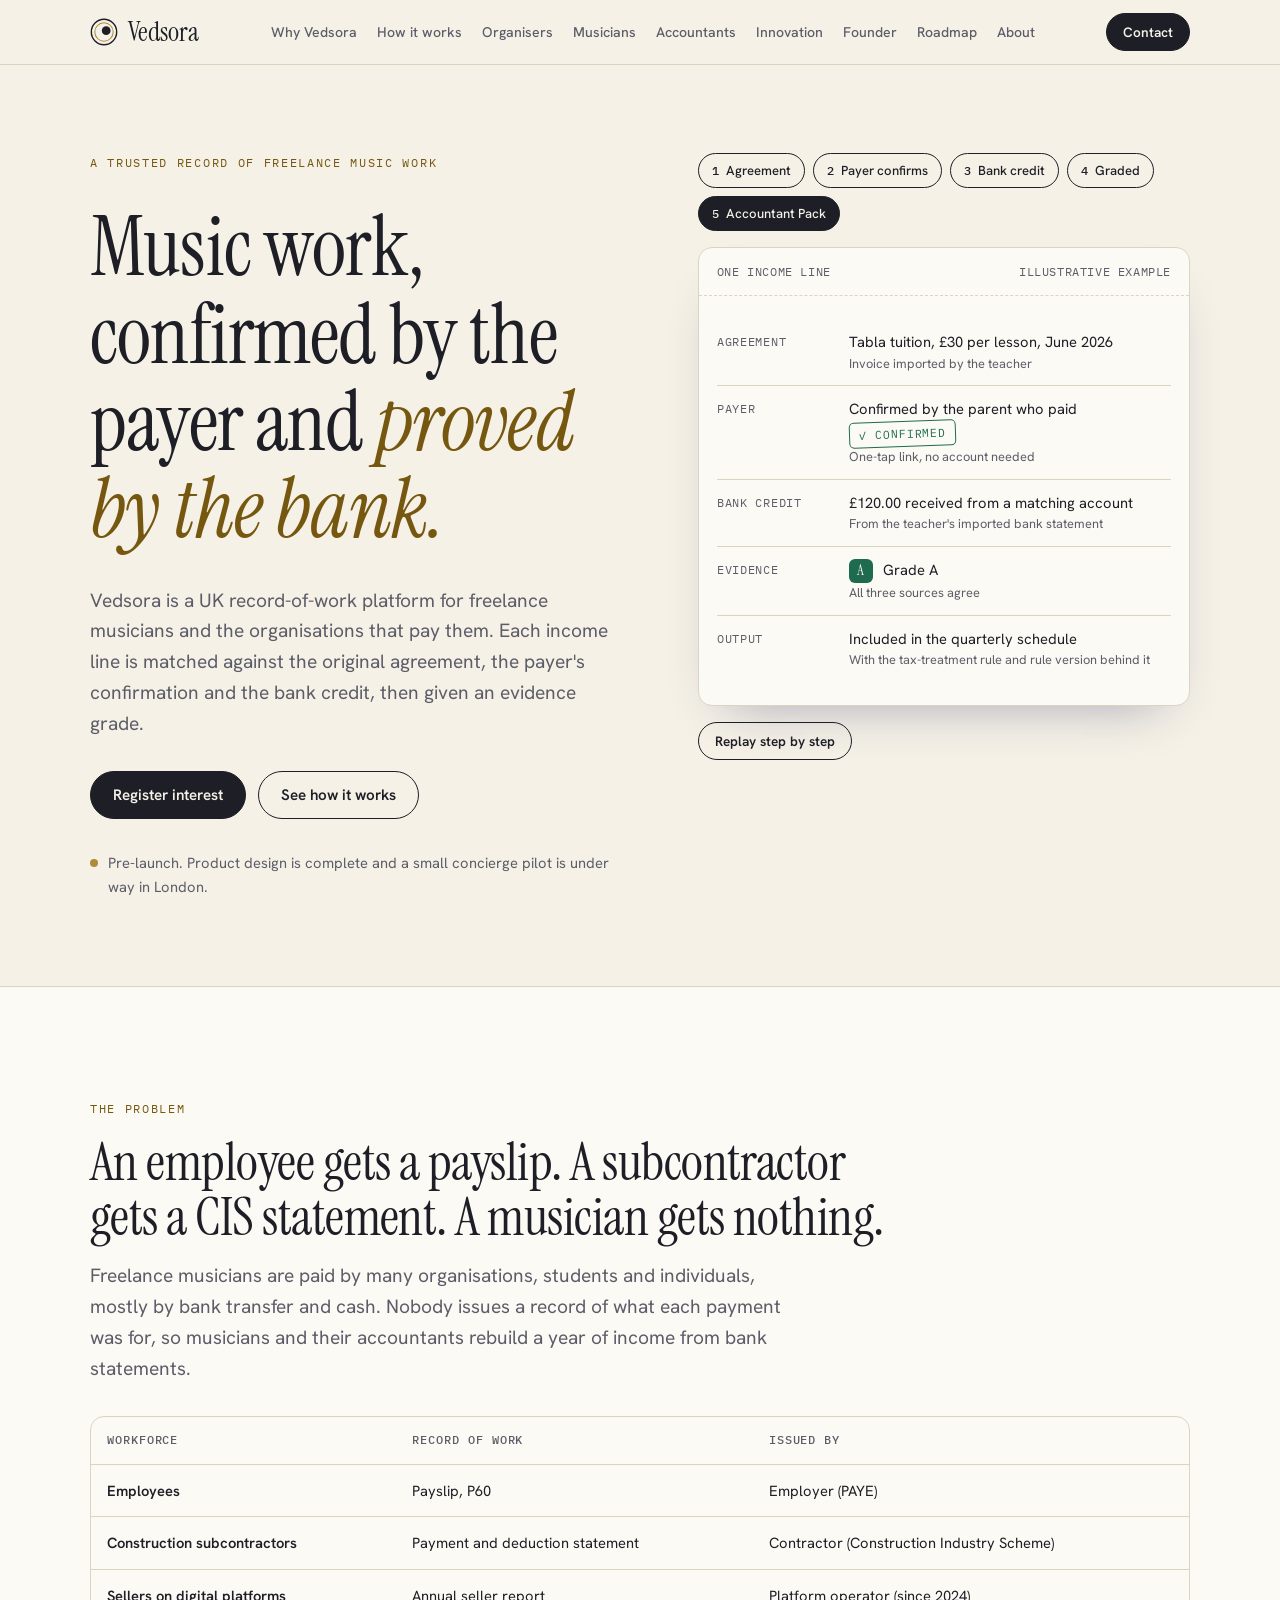
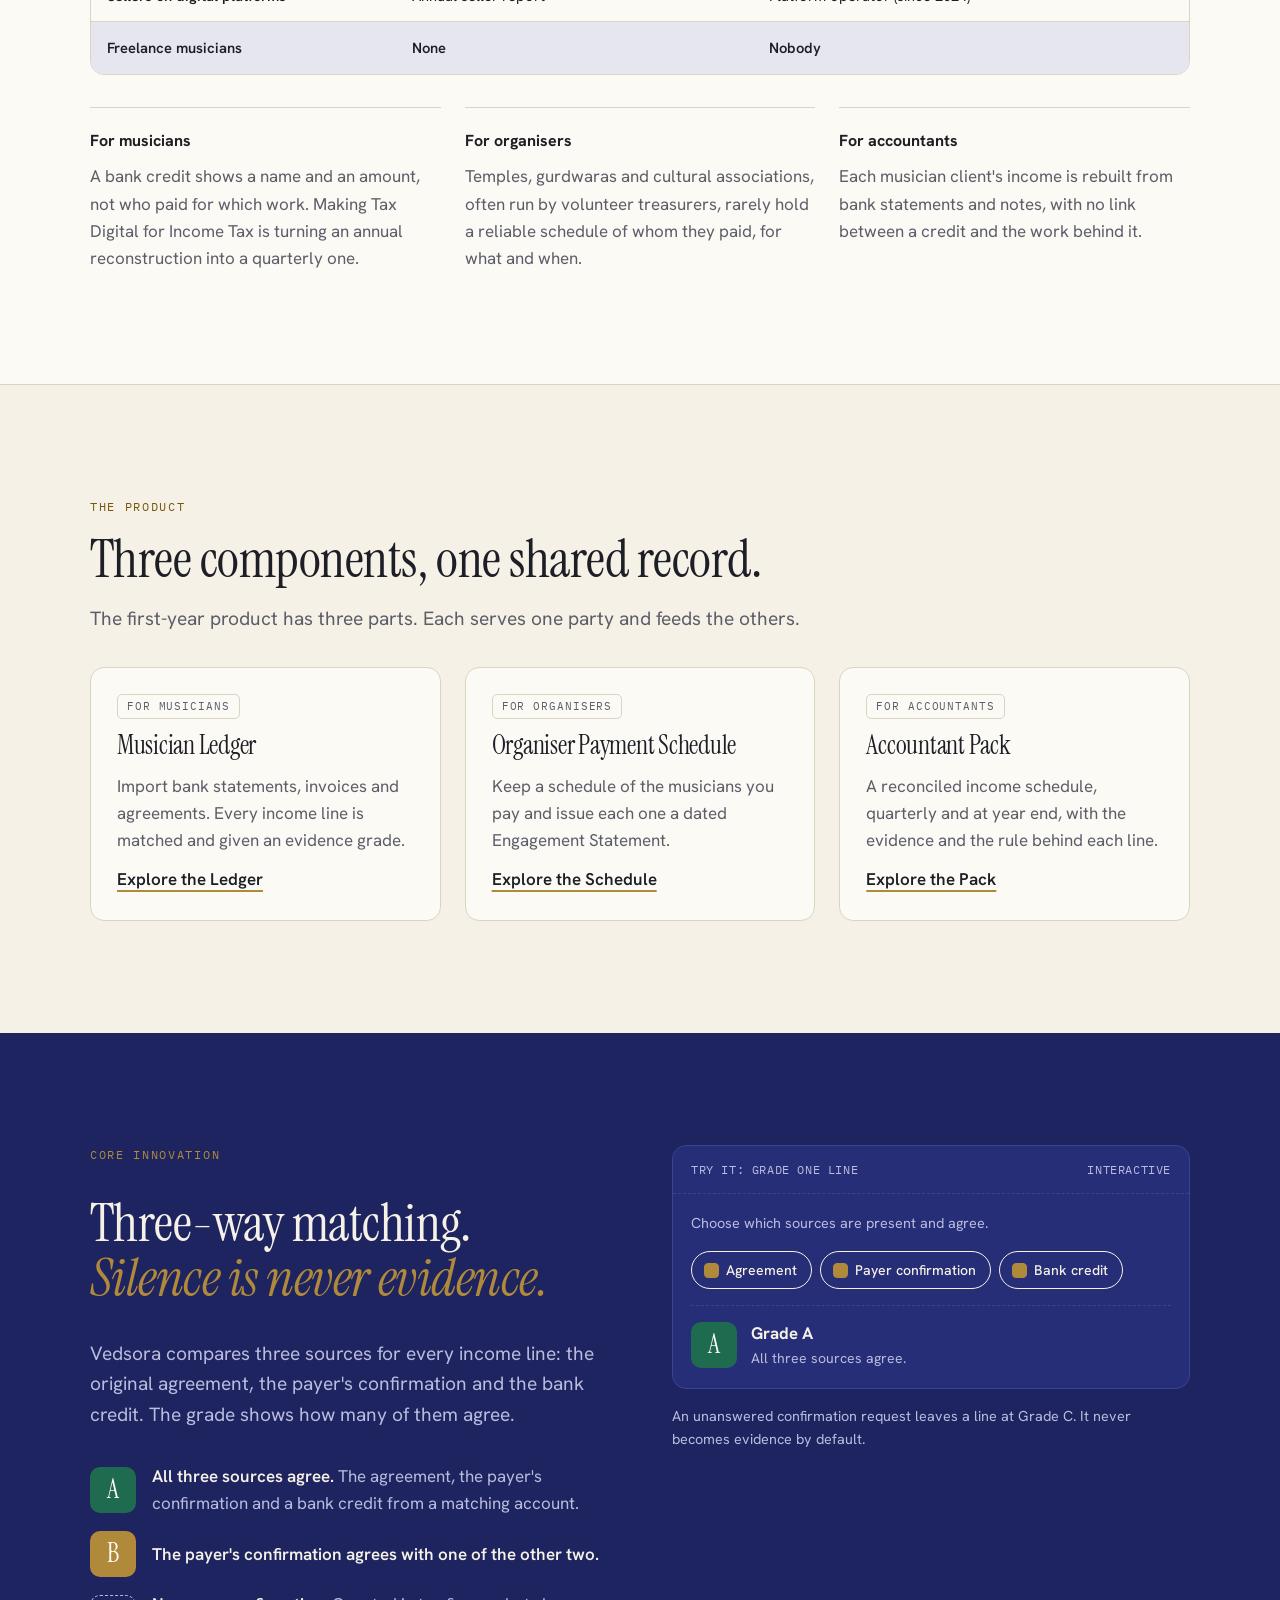
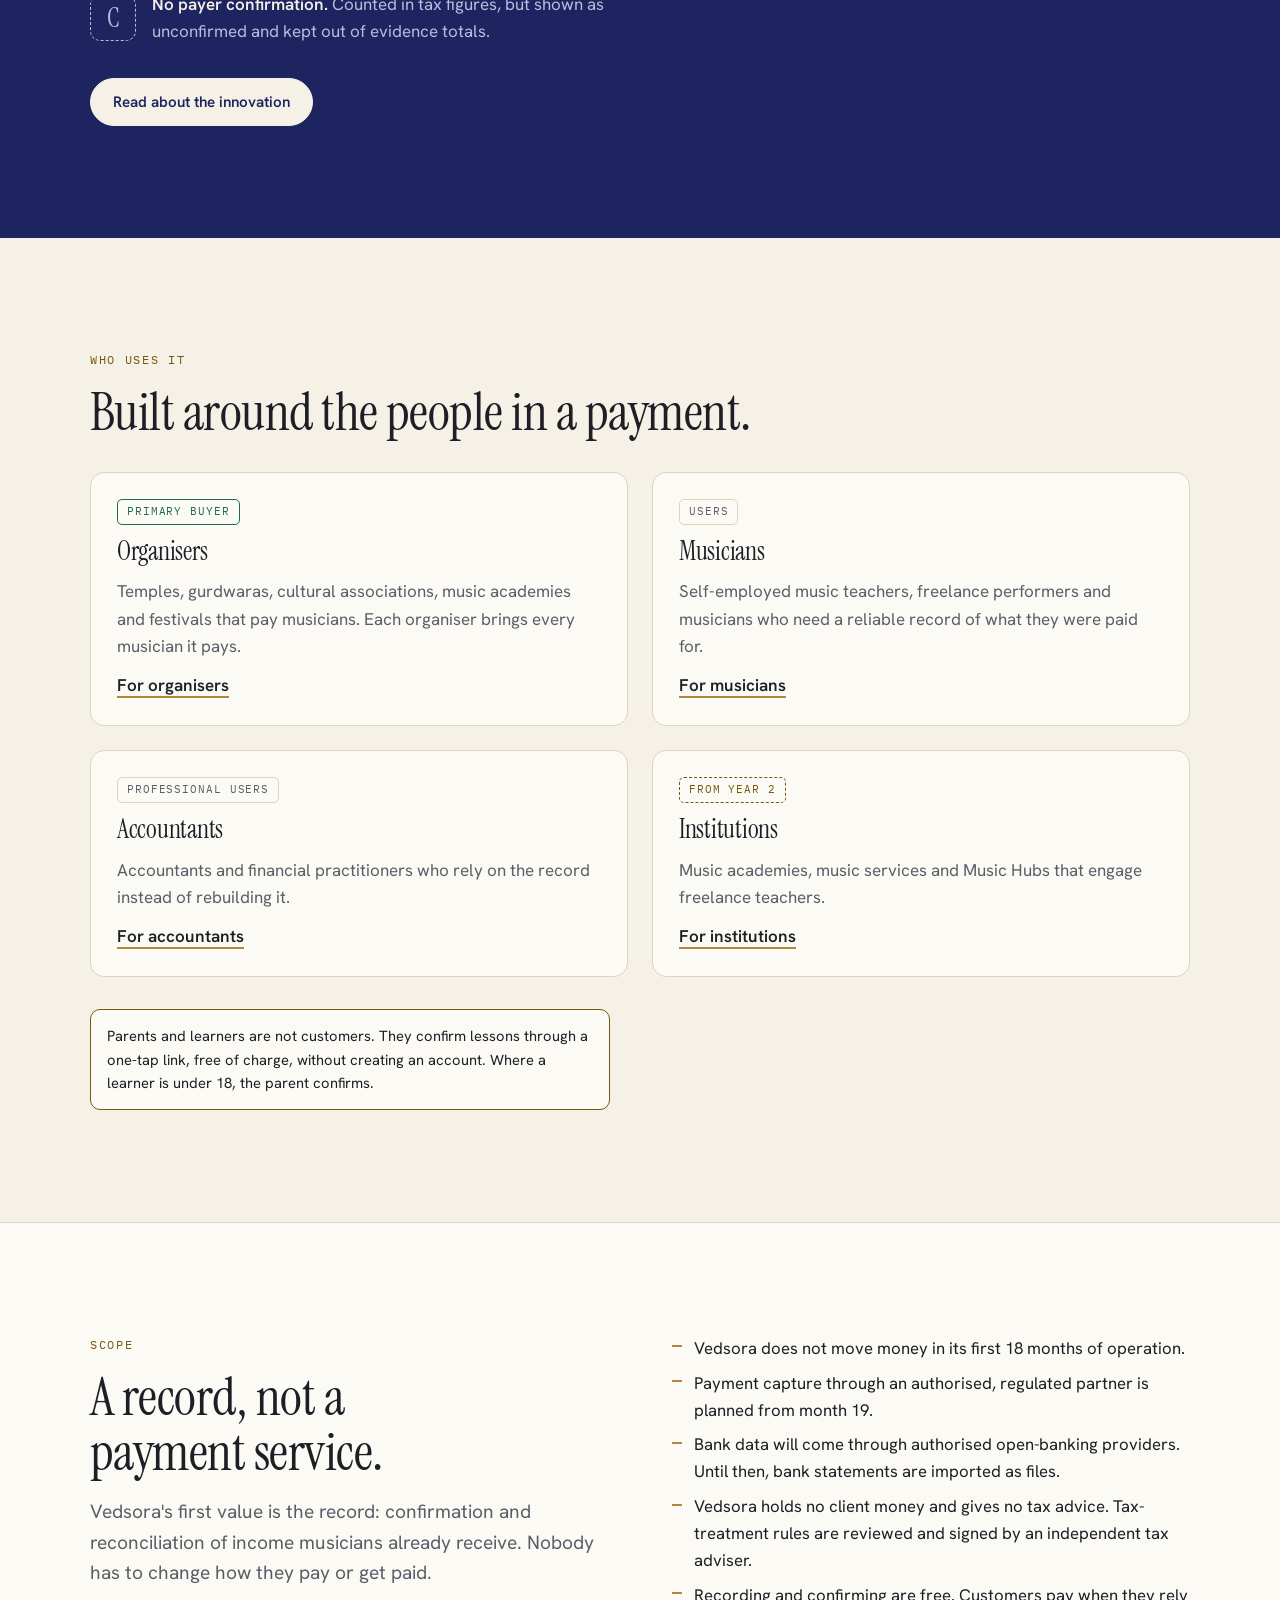
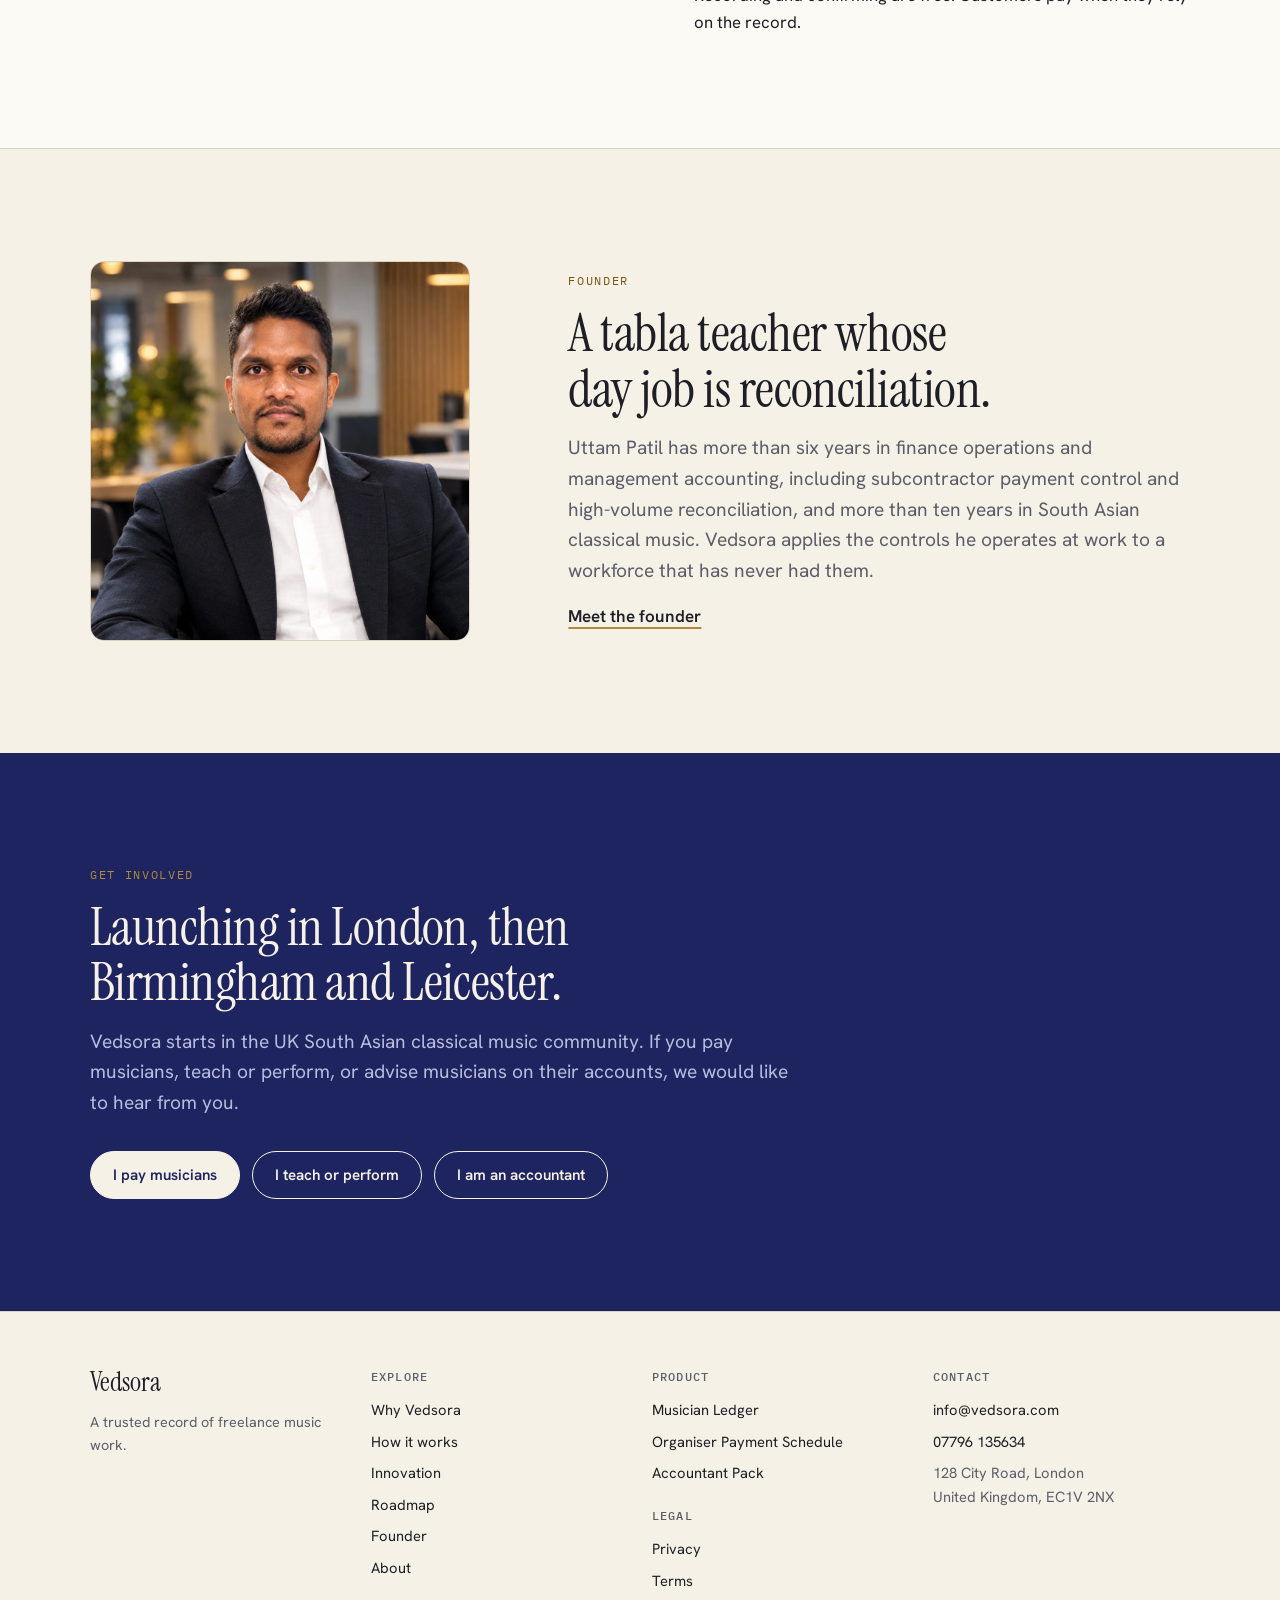
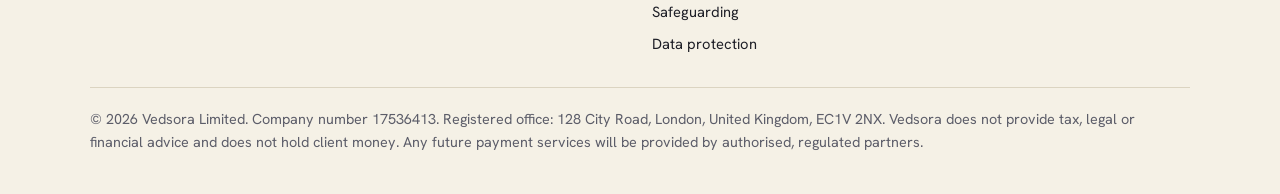
==== commit eac54819: "updates pls" ====
--- a/index.html
+++ b/index.html
@@ -3,59 +3,825 @@
 <head>
 <meta charset="utf-8">
 <meta name="viewport" content="width=device-width, initial-scale=1">
-<title>Vedsora | The attested ledger of music work</title>
-<meta name="description" content="Vedsora records music work at the point it happens, gets it confirmed by the people involved, classifies it, and turns it into evidence the musician owns.">
+<title>Vedsora | A trusted record of freelance music work</title>
+<meta name="description" content="Vedsora is a UK record-of-work platform for freelance musicians and the organisations that pay them. Each income line is matched against the agreement, the payer's confirmation and the bank credit, then given an evidence grade.">
+<link rel="canonical" href="https://www.vedsora.com/">
+<meta name="theme-color" content="#1E2460">
+<link rel="icon" href="assets/favicon.svg" type="image/svg+xml">
+<meta property="og:type" content="website">
+<meta property="og:site_name" content="Vedsora">
+<meta property="og:locale" content="en_GB">
+<meta property="og:url" content="https://www.vedsora.com/">
+<meta property="og:title" content="Vedsora | A trusted record of freelance music work">
+<meta property="og:description" content="A payer-confirmed, bank-reconciled record of freelance music work, for musicians, the organisations that pay them and their accountants.">
+<meta property="og:image" content="https://www.vedsora.com/assets/og-image.png">
+<meta property="og:image:width" content="1200">
+<meta property="og:image:height" content="630">
+<meta property="og:image:alt" content="Vedsora: a trusted record of freelance music work">
+<meta name="twitter:card" content="summary_large_image">
+<meta name="twitter:title" content="Vedsora | A trusted record of freelance music work">
+<meta name="twitter:description" content="A payer-confirmed, bank-reconciled record of freelance music work.">
+<meta name="twitter:image" content="https://www.vedsora.com/assets/og-image.png">
+<script type="application/ld+json">
+{
+  "@context": "https://schema.org",
+  "@type": "Organization",
+  "name": "Vedsora",
+  "legalName": "Vedsora Limited",
+  "url": "https://www.vedsora.com/",
+  "logo": "https://www.vedsora.com/assets/favicon.svg",
+  "description": "A UK record-of-work platform for freelance musicians and the organisations that pay them.",
+  "email": "info@vedsora.com",
+  "telephone": "+44 7796 135634",
+  "identifier": {"@type": "PropertyValue", "propertyID": "UK Companies House company number", "value": "17536413"},
+  "address": {"@type": "PostalAddress", "streetAddress": "128 City Road", "addressLocality": "London", "postalCode": "EC1V 2NX", "addressCountry": "GB"},
+  "founder": {"@type": "Person", "name": "Uttam Patil", "jobTitle": "Founder and Chief Executive Officer"},
+  "areaServed": "GB",
+  "contactPoint": {"@type": "ContactPoint", "contactType": "general enquiries", "email": "info@vedsora.com", "telephone": "+44 7796 135634", "areaServed": "GB", "availableLanguage": "en-GB"}
+}
+</script>
 <link rel="preconnect" href="https://fonts.googleapis.com">
+<link rel="preconnect" href="https://fonts.gstatic.com" crossorigin>
 <link rel="stylesheet" href="https://fonts.googleapis.com/css2?family=Instrument+Serif:ital@0;1&family=Hanken+Grotesk:wght@400;500;600;700&family=IBM+Plex+Mono:wght@400;500&display=swap">
 <link rel="stylesheet" href="styles.css">
 </head>
 <body>
-<header class="hdr"><div class="wrap"><div class="hdr-in"><a class="logo" href="#home" aria-label="Vedsora home"><svg viewBox="0 0 32 32" aria-hidden="true"><circle cx="16" cy="16" r="14.5" fill="none" stroke="currentColor" stroke-width="1.6"></circle><circle cx="16" cy="16" r="10.5" fill="none" stroke="var(--brass)" stroke-width="1.2"></circle><circle cx="18.5" cy="14.5" r="5" fill="currentColor"></circle></svg>Vedsora</a><nav class="nav" aria-label="Main"><a href="#why">Why Vedsora</a><a href="#how">How it works</a><a href="#musicians">For musicians</a><a href="#organisations">For organisations</a><a href="#innovation">Innovation</a><a href="#founder">Founder</a><a href="#roadmap">Roadmap</a><a href="#about">About</a></nav><a class="btn sm" href="#contact">Contact</a><button type="button" class="menu-btn" id="menu-btn" aria-expanded="false" aria-controls="mnav">Menu</button></div><nav class="mnav" id="mnav" aria-label="Main menu" hidden=""><a href="#why">Why Vedsora</a><a href="#how">How it works</a><a href="#musicians">For musicians</a><a href="#organisations">For organisations</a><a href="#innovation">Innovation</a><a href="#founder">Founder</a><a href="#roadmap">Roadmap</a><a href="#about">About</a><a href="#contact">Contact</a></nav></div></header>
-<main id="main" tabindex="-1" style="outline:none">
+<a class="skip" href="#main">Skip to content</a>
+<header class="hdr"><div class="wrap"><div class="hdr-in">
+<a class="logo" href="#home" aria-label="Vedsora home"><svg viewBox="0 0 32 32" aria-hidden="true"><circle cx="16" cy="16" r="14.5" fill="none" stroke="currentColor" stroke-width="1.6"></circle><circle cx="16" cy="16" r="10.5" fill="none" stroke="var(--brass)" stroke-width="1.2"></circle><circle cx="18.5" cy="14.5" r="5" fill="currentColor"></circle></svg>Vedsora</a>
+<nav class="nav" aria-label="Main"><a href="#why">Why Vedsora</a><a href="#how">How it works</a><a href="#organisations">Organisers</a><a href="#musicians">Musicians</a><a href="#accountants">Accountants</a><a href="#innovation">Innovation</a><a href="#founder">Founder</a><a href="#roadmap">Roadmap</a><a href="#about">About</a></nav>
+<a class="btn sm" href="#contact">Contact</a>
+<button type="button" class="menu-btn" id="menu-btn" aria-expanded="false" aria-controls="mnav">Menu</button>
+</div>
+<nav class="mnav" id="mnav" aria-label="Main menu" hidden><a href="#home">Home</a><a href="#why">Why Vedsora</a><a href="#how">How it works</a><a href="#organisations">For organisers</a><a href="#musicians">For musicians</a><a href="#accountants">For accountants</a><a href="#innovation">Innovation</a><a href="#founder">Founder</a><a href="#roadmap">Roadmap</a><a href="#about">About</a><a href="#contact">Contact</a></nav>
+</div></header>
+
+<main id="main" tabindex="-1">
+
+<!-- ============================== HOME ============================== -->
 <div data-page="home">
-<div class="page"><section class="hero"><div class="wrap split"><div class="stack-l"><div class="eyebrow">The attested ledger of music work</div><h1>Your music work deserves <em>a record.</em></h1><p class="lede">Vedsora captures what happened, confirms it with the people involved, understands what it means for tax, and turns it into evidence you own.</p><div class="btns"><a class="btn" href="#contact" data-aud="learners">Join the early community</a><a class="btn ghost" href="#how">See how it works</a></div><div class="chain" aria-label="Music work becomes verified activity, then a trusted record, then usable evidence"><span>Music work</span><span class="arr">→</span><span>Verified activity</span><span class="arr">→</span><span>Trusted record</span><span class="arr">→</span><span>Usable evidence</span></div></div><div class="stack" data-demo=""><ol class="steps" aria-label="Steps in a recorded lesson"><li><button type="button" class="done"><span class="n">1</span>Lesson booked</button></li><li><button type="button" class="done"><span class="n">2</span>Payment captured</button></li><li><button type="button" class="done"><span class="n">3</span>Student confirms</button></li><li><button type="button" class="done"><span class="n">4</span>Classified for tax</button></li><li><button type="button" class="done"><span class="n">5</span>Record created</button></li><li><button type="button" class="cur"><span class="n">6</span>Proof of Income</button></li></ol><div class="rec"><div class="rec-top"><span>Ledger entry</span><span>Illustrative example</span></div><dl class="rec-rows" style="margin:0"><div class="rec-row"><dt>Activity</dt><dd><span class="on-c">Tabla lesson, 60 minutes, in person <span class="sub">Agreed between teacher and student</span></span><span class="sub off-c">Waiting for: lesson booked</span></dd></div><div class="rec-row"><dt>Payment</dt><dd><span class="on-c">£40.00 captured at booking <span class="sub">Released after delivery</span></span><span class="sub off-c">Waiting for: payment captured</span></dd></div><div class="rec-row"><dt>Confirmed by</dt><dd><span class="on-c">The person who paid <span class="stamp">✓ Confirmed</span><span class="sub">Counterparty attestation</span></span><span class="sub off-c">Waiting for: student confirms</span></dd></div><div class="rec-row"><dt>Classification</dt><dd><span class="on-c">Self-employed teaching income <span class="sub">Stored with the rule that applied</span></span><span class="sub off-c">Waiting for: classified for tax</span></dd></div><div class="rec-row"><dt>Ledger</dt><dd><span class="on-c">Entry added and reconciled <span class="sub">Owned by the musician</span></span><span class="sub off-c">Waiting for: record created</span></dd></div><div class="rec-row"><dt>Evidence</dt><dd><span class="on-c">Available to share <span class="sub">Only with consent, for a stated purpose</span></span><span class="sub off-c">Waiting for: proof of income</span></dd></div></dl></div><div><button type="button" class="btn ghost sm" data-replay="">Replay step by step</button></div></div></div></section><section class="paper"><div class="wrap stack-l"><div class="stack" style="max-width:820px"><div class="eyebrow">The problem</div><h2>Most music work leaves no usable record.</h2><p class="lede">Much of the UK&#x27;s music workforce is self-employed. Income arrives from teaching, performing, royalties, sales, rentals and repairs, and is pieced together months later from bank statements, messages and memory.</p></div><div class="grid g2"><div class="stack"><h4>Today</h4><div class="path"><span class="node">WhatsApp</span><span class="arr" aria-hidden="true">→</span><span class="node">Bank transfer</span><span class="arr" aria-hidden="true">→</span><span class="node">Spreadsheet</span><span class="arr" aria-hidden="true">→</span><span class="node">Accountant</span><span class="arr" aria-hidden="true">→</span><span class="node">Mortgage application</span></div><p class="muted small">The context is lost at each step. By the time anyone asks for proof, it has to be reconstructed.</p></div><div class="stack"><h4>With Vedsora</h4><div class="path good"><span class="node">Vedsora</span><span class="arr" aria-hidden="true">→</span><span class="node">Record</span><span class="arr" aria-hidden="true">→</span><span class="node">Confirmation</span><span class="arr" aria-hidden="true">→</span><span class="node">Classification</span><span class="arr" aria-hidden="true">→</span><span class="node">Evidence</span></div><p class="muted small">The record is made when the work happens, and confirmed by the person who paid.</p></div></div><div><a class="tlink" href="#why">Why existing tools leave this gap</a></div></div></section><section><div class="wrap stack-l"><div class="stack" style="max-width:820px"><div class="eyebrow">The platform</div><h2>One identity. Six activity layers. One record layer.</h2><p class="lede">Vedsora brings together the place where music work happens and the financial meaning of that work. Choose a layer to see what it does.</p></div><div class="stack-l" data-layers=""><div class="layers"><div class="lay-id">One identity <span>learner, teacher, performer, seller, owner</span></div><div class="lay-six" role="tablist" aria-label="Six activity layers"><button type="button" role="tab" aria-selected="false">Learn</button><button type="button" role="tab" aria-selected="true">Teach</button><button type="button" role="tab" aria-selected="false">Sell</button><button type="button" role="tab" aria-selected="false">Rent</button><button type="button" role="tab" aria-selected="false">Repair</button><button type="button" role="tab" aria-selected="false">Community</button></div><div class="lay-rec">One record layer <span>classify, capture, attest, reconcile</span></div></div><div class="split even" role="tabpanel" aria-label="Learn" hidden=""><div class="stack"><div class="eyebrow">Activity layer</div><h3>Learn. Find the right teacher, then keep a record of every lesson.</h3><ul class="ticks"><li>Discover teachers by instrument, tradition, style, level, language, price, format, location and availability</li><li>Trial, live and in-person lessons</li><li>Structured learning paths</li><li>AI-assisted practice planning based on your teacher&#x27;s notes</li></ul></div><div class="card"><div class="eyebrow">What reaches the record</div><p>Each lesson is confirmed by the student or parent who paid for it.</p></div></div><div class="split even" role="tabpanel" aria-label="Teach"><div class="stack"><div class="eyebrow">Activity layer</div><h3>Teach. Run a teaching practice from one place.</h3><ul class="ticks"><li>Profile, calendar and booking</li><li>Student records and lesson packages</li><li>Invoicing and earnings reporting</li><li>Payment captured at booking and released after delivery</li></ul></div><div class="card"><div class="eyebrow">What reaches the record</div><p>Teaching income is classified when the lesson happens, with the rule that applied.</p></div></div><div class="split even" role="tabpanel" aria-label="Sell" hidden=""><div class="stack"><div class="eyebrow">Activity layer</div><h3>Sell. A marketplace that understands instruments.</h3><ul class="ticks"><li>Listings described by tradition, maker, materials, condition, provenance and suitability</li><li>Designed for materially lower commission than general marketplaces</li><li>Sellers keep the customer relationship</li></ul></div><div class="card"><div class="eyebrow">What reaches the record</div><p>The buyer confirms receipt and the sale is written to the instrument&#x27;s record.</p></div></div><div class="split even" role="tabpanel" aria-label="Rent" hidden=""><div class="stack"><div class="eyebrow">Activity layer</div><h3>Rent. Structured rental, with evidence at both ends.</h3><ul class="ticks"><li>Digital agreements and deposits</li><li>Condition evidence at handover and return</li><li>Music Travel for musicians on the move</li><li>Emergency Access when an instrument is damaged or delayed</li></ul></div><div class="card"><div class="eyebrow">What reaches the record</div><p>Both parties confirm condition at handover and at return.</p></div></div><div class="split even" role="tabpanel" aria-label="Repair" hidden=""><div class="stack"><div class="eyebrow">Activity layer</div><h3>Repair. Find a specialist. Keep the service history.</h3><ul class="ticks"><li>Discover repairers by specialism, location and instrument</li><li>Send a repair request with photos and video</li><li>A clear job workflow from request to completion</li></ul></div><div class="card"><div class="eyebrow">What reaches the record</div><p>The owner confirms the repair and the work is recorded against the instrument.</p></div></div><div class="split even" role="tabpanel" aria-label="Community" hidden=""><div class="stack"><div class="eyebrow">Activity layer</div><h3>Community. Where musicians, learners and providers meet.</h3><ul class="ticks"><li>Groups and events</li><li>Practice-partner discovery</li><li>Provider content: demonstrations, previews and restorations</li><li>Community events</li></ul></div><div class="card"><div class="eyebrow">What reaches the record</div><p>Community is how people find Vedsora, and a reason they stay.</p></div></div></div></div></section><section class="paper"><div class="wrap stack-l"><div class="stack" style="max-width:820px"><div class="eyebrow">What the record produces</div><h2>Three kinds of evidence, owned by the musician.</h2></div><div class="grid g3"><article class="card"><div class="eyebrow">Evidence product</div><h3>Proof of Income</h3><p>A consented, shareable statement of work.</p><ul class="ticks"><li>Who paid</li><li>What happened and when</li><li>Amount and income classification</li><li>Supporting evidence</li></ul><p class="small muted" style="margin-top:auto;padding-top:8px;border-top:1px solid var(--line)">Designed for mortgage brokers, letting agents, lenders and other legitimate verification contexts. It complements your existing financial documents. It does not guarantee any lending decision.</p></article><article class="card"><div class="eyebrow">Evidence product</div><h3>Proof of Practice</h3><p>A verifiable record of teaching, performance and professional activity over time.</p><ul class="ticks"><li>Grants and arts funding applications</li><li>Examination-board registration</li><li>Teaching appointments and accreditation</li><li>Insurance and professional verification</li></ul><p class="small muted" style="margin-top:auto;padding-top:8px;border-top:1px solid var(--line)">Potential uses. Acceptance is always the decision of the organisation receiving it.</p></article><article class="card"><div class="eyebrow">Evidence product</div><h3>Instrument Record</h3><p>A persistent record that stays with the instrument.</p><ul class="ticks"><li>Ownership history and permissions</li><li>Condition and handover evidence</li><li>Repairs and service history</li></ul><p class="small muted" style="margin-top:auto;padding-top:8px;border-top:1px solid var(--line)">Built to improve trust, provenance, resale confidence, insurance readiness and rental viability.</p></article></div></div></section><section class="band"><div class="wrap stack-l"><div class="stack" style="max-width:820px"><div class="eyebrow">The flywheel</div><h2>Real work makes the record. The record brings more work.</h2><p class="lede">Every confirmed lesson, engagement, sale, rental and repair adds to a history that becomes more useful with time.</p></div><div class="split even" data-fly="" style="align-items:center"><div class="fly"><div class="fly-ring"></div><button type="button" class="fly-dot on" style="left:50.00%;top:8.00%" aria-label="Step 1: Users do real work">1</button><button type="button" class="fly-dot" style="left:79.70%;top:20.30%" aria-label="Step 2: Work gets recorded">2</button><button type="button" class="fly-dot" style="left:92.00%;top:50.00%" aria-label="Step 3: Counterparties confirm it">3</button><button type="button" class="fly-dot" style="left:79.70%;top:79.70%" aria-label="Step 4: Records become valuable">4</button><button type="button" class="fly-dot" style="left:50.00%;top:92.00%" aria-label="Step 5: Evidence products become useful">5</button><button type="button" class="fly-dot" style="left:20.30%;top:79.70%" aria-label="Step 6: More users and institutions adopt Vedsora">6</button><button type="button" class="fly-dot" style="left:8.00%;top:50.00%" aria-label="Step 7: More work is recorded">7</button><button type="button" class="fly-dot" style="left:20.30%;top:20.30%" aria-label="Step 8: The network becomes more valuable">8</button><div class="fly-mid"><span class="eyebrow" data-fly-n="">Step 1 of 8</span><strong data-fly-t="">Users do real work</strong></div></div><ol class="fly-list"><li class="on"><span>1</span><b style="font-weight:inherit">Users do real work</b></li><li class=""><span>2</span><b style="font-weight:inherit">Work gets recorded</b></li><li class=""><span>3</span><b style="font-weight:inherit">Counterparties confirm it</b></li><li class=""><span>4</span><b style="font-weight:inherit">Records become valuable</b></li><li class=""><span>5</span><b style="font-weight:inherit">Evidence products become useful</b></li><li class=""><span>6</span><b style="font-weight:inherit">More users and institutions adopt Vedsora</b></li><li class=""><span>7</span><b style="font-weight:inherit">More work is recorded</b></li><li class=""><span>8</span><b style="font-weight:inherit">The network becomes more valuable</b></li></ol></div></div></section><section><div class="wrap stack-l"><div class="stack" style="max-width:820px"><div class="eyebrow">Who it is for</div><h2>Find yourself here.</h2></div><div><div class="acc"><button type="button" aria-expanded="true"><span class="who">Teachers</span><span class="msg">Your years of teaching are real. Now they are on record.</span><span class="pm" aria-hidden="true">−</span></button><div class="acc-body"><p>For self-employed instrumental and vocal teachers with many students and income arriving in many ways.</p><ul class="ticks"><li>Bookings, packages, invoices and student records in one place</li><li>Each lesson confirmed by the student or parent who paid</li><li>Income classified as you go, ready for your accountant</li></ul><div><a class="btn sm" href="#contact" data-aud="teachers">Import my history</a></div></div></div><div class="acc"><button type="button" aria-expanded="false"><span class="who">Performers</span><span class="msg">Get paid on time and be able to prove it.</span><span class="pm" aria-hidden="true">+</span></button><div class="acc-body" hidden=""><p>For musicians who need contracts, payment, settlement and evidence of each engagement.</p><ul class="ticks"><li>An agreed engagement before you play</li><li>Payment and settlement recorded</li><li>A growing Proof of Practice</li></ul><div><a class="btn sm" href="#contact" data-aud="performers">Use Vedsora for my next engagement</a></div></div></div><div class="acc"><button type="button" aria-expanded="false"><span class="who">Organisers</span><span class="msg">Every performer paid, every payment recorded, nothing to chase.</span><span class="pm" aria-hidden="true">+</span></button><div class="acc-body" hidden=""><p>For temples, gurdwaras, academies, festivals and cultural organisations that book musicians.</p><ul class="ticks"><li>One place to agree engagements</li><li>Confirm that each performance happened</li><li>A clean record of who was paid for what</li></ul><div><a class="btn sm" href="#contact" data-aud="organisers">Settle my next event</a></div></div></div><div class="acc"><button type="button" aria-expanded="false"><span class="who">Learners and parents</span><span class="msg">A teacher you can verify, and a record of every lesson.</span><span class="pm" aria-hidden="true">+</span></button><div class="acc-body" hidden=""><p>For people who want a trusted teacher and a clear account of what they have paid for.</p><ul class="ticks"><li>Search by instrument, tradition, level, language and location</li><li>Trial lessons before you commit</li><li>Your confirmation is what makes the record count</li></ul><div><a class="btn sm" href="#contact" data-aud="learners">Join the early community</a></div></div></div><div class="acc"><button type="button" aria-expanded="false"><span class="who">Institutions and Music Hubs</span><span class="msg">Verified teachers, tracked instruments, less repeated checking.</span><span class="pm" aria-hidden="true">+</span></button><div class="acc-body" hidden=""><p>For organisations that need verified teachers, instrument tracking and records they can rely on each term.</p><ul class="ticks"><li>Identity checks and DBS status capture where applicable</li><li>Instrument condition and loan history</li><li>Repeatable records in place of repeated paperwork</li></ul><div><a class="btn sm" href="#contact" data-aud="hubs">Run a pilot</a></div></div></div><div class="acc"><button type="button" aria-expanded="false"><span class="who">Accountants</span><span class="msg">Your musician clients, with every line explained.</span><span class="pm" aria-hidden="true">+</span></button><div class="acc-body" hidden=""><p>For practitioners who serve musicians. Vedsora supports your work. It does not replace it.</p><ul class="ticks"><li>Income classified at source, with the rule shown</li><li>Off-platform income captured alongside</li><li>Fewer year-end reconstructions from bank statements</li></ul><div><a class="btn sm" href="#contact" data-aud="accountants">Explore the practitioner view</a></div></div></div><div class="acc"><button type="button" aria-expanded="false"><span class="who">Brokers and referencing firms</span><span class="msg">See what a musician&#x27;s declared income is made of.</span><span class="pm" aria-hidden="true">+</span></button><div class="acc-body" hidden=""><p>For organisations that need to understand the evidence behind a musician&#x27;s declared income.</p><ul class="ticks"><li>Shared only by the musician, for a stated purpose</li><li>Each line shows who paid, when and for what</li><li>Consent can be withdrawn</li></ul><div><a class="btn sm" href="#contact" data-aud="brokers">Discuss a partnership</a></div></div></div></div></div></section><section class="paper"><div class="wrap split"><div class="stack"><div class="eyebrow">Core innovation</div><h2>A self-declared statement becomes an evidence trail.</h2><p class="lede">Counterparty-attested income and instrument records, generated at the point of work, across the activities a musician undertakes.</p><div><a class="tlink" href="#innovation">Read about the innovation</a></div></div><div class="stack"><div class="plain"><h3>Presence</h3><p class="muted">Vedsora is where the lesson, booking, sale, rental or repair actually takes place.</p></div><div class="plain"><h3>Classification</h3><p class="muted">Each transaction carries its UK tax treatment and the rule behind it.</p></div><div class="plain"><h3>Confirmation</h3><p class="muted">The person who paid or took part confirms that it happened.</p></div></div></div></section><section><div class="wrap split"><div class="stack"><div class="eyebrow">Why now</div><h2>Digital tax reporting is reaching self-employed musicians.</h2><p class="lede">Making Tax Digital for Income Tax is being phased in by income level. More musicians will need digital records kept through the year, when many still rely on a year-end reconstruction.</p><p class="small muted">Vedsora is a technology platform that makes the underlying records more structured, explainable and usable. It does not give tax advice and does not replace an accountant. Support for quarterly MTD workflows is planned for once the recognised-software milestone is achieved.</p></div><div class="stack"><div class="thr" role="group" aria-label="Making Tax Digital for Income Tax thresholds"><div><b>£50,000</b><span class="small muted">from April 2026</span></div><div><b>£30,000</b><span class="small muted">from April 2027</span></div><div><b>£20,000</b><span class="small muted">from April 2028</span></div></div><p class="small muted">MTD for Income Tax thresholds. Check current HMRC guidance for how they apply to you.</p></div></div></section><section class="paper"><div class="wrap split narrow" style="align-items:center"><img class="fphoto" src="assets/founder.jpg" alt="Uttam Patil, founder of Vedsora" width="512" height="512"/><div class="stack"><div class="eyebrow">Founder</div><h2>A tabla teacher who is also a management accountant.</h2><p class="lede">Uttam Patil has spent more than ten years in the South Asian classical tradition and works in finance operations. He has lived this problem from both sides of the ledger.</p><div><a class="tlink" href="#founder">Meet the founder</a></div></div></div></section><section class="band"><div class="wrap stack-l"><div class="stack" style="max-width:820px"><div class="eyebrow">Early community</div><h2>Start the record with your next piece of work.</h2><p class="lede">Vedsora is in build. Tell us who you are and we will be in touch as the pilot opens.</p></div><div class="btns"><a class="btn" href="#contact" data-aud="teachers">Import my history</a><a class="btn ghost" href="#contact" data-aud="organisers">Settle my next event</a><a class="btn ghost" href="#contact" data-aud="hubs">Run a pilot</a><a class="btn ghost" href="#contact" data-aud="partners">Discuss a partnership</a></div></div></section></div>
-</div>
+<div class="page">
+<section class="hero"><div class="wrap split">
+  <div class="stack-l">
+    <div class="eyebrow">A trusted record of freelance music work</div>
+    <h1>Music work, confirmed by the payer and <em>proved by the bank.</em></h1>
+    <p class="lede">Vedsora is a UK record-of-work platform for freelance musicians and the organisations that pay them. Each income line is matched against the original agreement, the payer's confirmation and the bank credit, then given an evidence grade.</p>
+    <div class="btns"><a class="btn" href="#contact" data-aud="organiser">Register interest</a><a class="btn ghost" href="#how">See how it works</a></div>
+    <p class="status-line"><span class="dot" aria-hidden="true"></span>Pre-launch. Product design is complete and a small concierge pilot is under way in London.</p>
+  </div>
+  <div class="stack" data-demo>
+    <ol class="steps" aria-label="Steps in building one income line">
+      <li><button type="button"><span class="n">1</span>Agreement</button></li>
+      <li><button type="button"><span class="n">2</span>Payer confirms</button></li>
+      <li><button type="button"><span class="n">3</span>Bank credit</button></li>
+      <li><button type="button"><span class="n">4</span>Graded</button></li>
+      <li><button type="button"><span class="n">5</span>Accountant Pack</button></li>
+    </ol>
+    <div class="rec">
+      <div class="rec-top"><span>One income line</span><span>Illustrative example</span></div>
+      <dl class="rec-rows">
+        <div class="rec-row"><dt>Agreement</dt><dd><span class="on-c">Tabla tuition, £30 per lesson, June 2026 <span class="sub">Invoice imported by the teacher</span></span><span class="sub off-c">Waiting for: agreement</span></dd></div>
+        <div class="rec-row"><dt>Payer</dt><dd><span class="on-c">Confirmed by the parent who paid <span class="stamp">✓ Confirmed</span><span class="sub">One-tap link, no account needed</span></span><span class="sub off-c">Waiting for: payer confirmation</span></dd></div>
+        <div class="rec-row"><dt>Bank credit</dt><dd><span class="on-c">£120.00 received from a matching account <span class="sub">From the teacher's imported bank statement</span></span><span class="sub off-c">Waiting for: bank credit</span></dd></div>
+        <div class="rec-row"><dt>Evidence</dt><dd><span class="on-c"><span class="grade a sm" aria-hidden="true">A</span> Grade A <span class="sub">All three sources agree</span></span><span class="sub off-c">Waiting for: grade</span></dd></div>
+        <div class="rec-row"><dt>Output</dt><dd><span class="on-c">Included in the quarterly schedule <span class="sub">With the tax-treatment rule and rule version behind it</span></span><span class="sub off-c">Waiting for: Accountant Pack</span></dd></div>
+      </dl>
+    </div>
+    <div><button type="button" class="btn ghost sm" data-replay>Replay step by step</button></div>
+  </div>
+</div></section>
+
+<section class="paper"><div class="wrap stack-l">
+  <div class="stack" style="max-width:820px">
+    <div class="eyebrow">The problem</div>
+    <h2>An employee gets a payslip. A subcontractor gets a CIS statement. A musician gets nothing.</h2>
+    <p class="lede">Freelance musicians are paid by many organisations, students and individuals, mostly by bank transfer and cash. Nobody issues a record of what each payment was for, so musicians and their accountants rebuild a year of income from bank statements.</p>
+  </div>
+  <div class="tscroll"><table>
+    <caption class="sr-only">Who issues a record of work in comparable UK workforces</caption>
+    <thead><tr><th scope="col">Workforce</th><th scope="col">Record of work</th><th scope="col">Issued by</th></tr></thead>
+    <tbody>
+      <tr><th scope="row">Employees</th><td>Payslip, P60</td><td>Employer (PAYE)</td></tr>
+      <tr><th scope="row">Construction subcontractors</th><td>Payment and deduction statement</td><td>Contractor (Construction Industry Scheme)</td></tr>
+      <tr><th scope="row">Sellers on digital platforms</th><td>Annual seller report</td><td>Platform operator (since 2024)</td></tr>
+      <tr class="hl"><th scope="row">Freelance musicians</th><td>None</td><td>Nobody</td></tr>
+    </tbody>
+  </table></div>
+  <div class="grid g3">
+    <div class="plain"><h4>For musicians</h4><p class="muted">A bank credit shows a name and an amount, not who paid for which work. Making Tax Digital for Income Tax is turning an annual reconstruction into a quarterly one.</p></div>
+    <div class="plain"><h4>For organisers</h4><p class="muted">Temples, gurdwaras and cultural associations, often run by volunteer treasurers, rarely hold a reliable schedule of whom they paid, for what and when.</p></div>
+    <div class="plain"><h4>For accountants</h4><p class="muted">Each musician client's income is rebuilt from bank statements and notes, with no link between a credit and the work behind it.</p></div>
+  </div>
+</div></section>
+
+<section><div class="wrap stack-l">
+  <div class="stack" style="max-width:820px">
+    <div class="eyebrow">The product</div>
+    <h2>Three components, one shared record.</h2>
+    <p class="lede">The first-year product has three parts. Each serves one party and feeds the others.</p>
+  </div>
+  <div class="grid g3">
+    <a class="card link-card" href="#musicians"><span class="tag">For musicians</span><h3>Musician Ledger</h3><p class="muted">Import bank statements, invoices and agreements. Every income line is matched and given an evidence grade.</p><span class="tlink">Explore the Ledger</span></a>
+    <a class="card link-card" href="#organisations"><span class="tag">For organisers</span><h3>Organiser Payment Schedule</h3><p class="muted">Keep a schedule of the musicians you pay and issue each one a dated Engagement Statement.</p><span class="tlink">Explore the Schedule</span></a>
+    <a class="card link-card" href="#accountants"><span class="tag">For accountants</span><h3>Accountant Pack</h3><p class="muted">A reconciled income schedule, quarterly and at year end, with the evidence and the rule behind each line.</p><span class="tlink">Explore the Pack</span></a>
+  </div>
+</div></section>
+
+<section class="band"><div class="wrap split even">
+  <div class="stack-l">
+    <div class="eyebrow">Core innovation</div>
+    <h2>Three-way matching. <em>Silence is never evidence.</em></h2>
+    <p class="lede">Vedsora compares three sources for every income line: the original agreement, the payer's confirmation and the bank credit. The grade shows how many of them agree.</p>
+    <dl class="grades">
+      <div><dt><span class="grade a">A</span></dt><dd><b>All three sources agree.</b> The agreement, the payer's confirmation and a bank credit from a matching account.</dd></div>
+      <div><dt><span class="grade b">B</span></dt><dd><b>The payer's confirmation agrees with one of the other two.</b></dd></div>
+      <div><dt><span class="grade c">C</span></dt><dd><b>No payer confirmation.</b> Counted in tax figures, but shown as unconfirmed and kept out of evidence totals.</dd></div>
+    </dl>
+    <div><a class="btn" href="#innovation">Read about the innovation</a></div>
+  </div>
+  <div class="stack" data-grader>
+    <div class="rec">
+      <div class="rec-top"><span>Try it: grade one line</span><span>Interactive</span></div>
+      <div class="grader-body">
+        <p class="small muted">Choose which sources are present and agree.</p>
+        <div class="srcs" role="group" aria-label="Sources">
+          <button type="button" aria-pressed="true" data-src="agreement">Agreement</button>
+          <button type="button" aria-pressed="true" data-src="confirmation">Payer confirmation</button>
+          <button type="button" aria-pressed="true" data-src="bank">Bank credit</button>
+        </div>
+        <div class="grader-out" aria-live="polite"><span class="grade a" data-g-badge>A</span><div><b data-g-title>Grade A</b><span class="sub" data-g-text>All three sources agree.</span></div></div>
+      </div>
+    </div>
+    <p class="small muted">An unanswered confirmation request leaves a line at Grade C. It never becomes evidence by default.</p>
+  </div>
+</div></section>
+
+<section><div class="wrap stack-l">
+  <div class="stack" style="max-width:820px">
+    <div class="eyebrow">Who uses it</div>
+    <h2>Built around the people in a payment.</h2>
+  </div>
+  <div class="grid g2">
+    <div class="card"><span class="tag exist">Primary buyer</span><h3>Organisers</h3><p class="muted">Temples, gurdwaras, cultural associations, music academies and festivals that pay musicians. Each organiser brings every musician it pays.</p><a class="tlink" href="#organisations">For organisers</a></div>
+    <div class="card"><span class="tag">Users</span><h3>Musicians</h3><p class="muted">Self-employed music teachers, freelance performers and musicians who need a reliable record of what they were paid for.</p><a class="tlink" href="#musicians">For musicians</a></div>
+    <div class="card"><span class="tag">Professional users</span><h3>Accountants</h3><p class="muted">Accountants and financial practitioners who rely on the record instead of rebuilding it.</p><a class="tlink" href="#accountants">For accountants</a></div>
+    <div class="card"><span class="tag plan">From Year 2</span><h3>Institutions</h3><p class="muted">Music academies, music services and Music Hubs that engage freelance teachers.</p><a class="tlink" href="#organisations">For institutions</a></div>
+  </div>
+  <p class="notice">Parents and learners are not customers. They confirm lessons through a one-tap link, free of charge, without creating an account. Where a learner is under 18, the parent confirms.</p>
+</div></section>
+
+<section class="paper"><div class="wrap split even">
+  <div class="stack">
+    <div class="eyebrow">Scope</div>
+    <h2>A record, not a payment service.</h2>
+    <p class="lede">Vedsora's first value is the record: confirmation and reconciliation of income musicians already receive. Nobody has to change how they pay or get paid.</p>
+  </div>
+  <ul class="ticks lg">
+    <li>Vedsora does not move money in its first 18 months of operation.</li>
+    <li>Payment capture through an authorised, regulated partner is planned from month 19.</li>
+    <li>Bank data will come through authorised open-banking providers. Until then, bank statements are imported as files.</li>
+    <li>Vedsora holds no client money and gives no tax advice. Tax-treatment rules are reviewed and signed by an independent tax adviser.</li>
+    <li>Recording and confirming are free. Customers pay when they rely on the record.</li>
+  </ul>
+</div></section>
+
+<section><div class="wrap split narrow" style="align-items:center">
+  <img class="fphoto" src="assets/founder.jpg" alt="Portrait of Uttam Patil, founder and chief executive of Vedsora" width="380" height="380" loading="lazy">
+  <div class="stack">
+    <div class="eyebrow">Founder</div>
+    <h2>A tabla teacher whose day job is reconciliation.</h2>
+    <p class="lede">Uttam Patil has more than six years in finance operations and management accounting, including subcontractor payment control and high-volume reconciliation, and more than ten years in South Asian classical music. Vedsora applies the controls he operates at work to a workforce that has never had them.</p>
+    <div><a class="tlink" href="#founder">Meet the founder</a></div>
+  </div>
+</div></section>
+
+<section class="band cta"><div class="wrap stack-l">
+  <div class="stack" style="max-width:780px">
+    <div class="eyebrow">Get involved</div>
+    <h2>Launching in London, then Birmingham and Leicester.</h2>
+    <p class="lede">Vedsora starts in the UK South Asian classical music community. If you pay musicians, teach or perform, or advise musicians on their accounts, we would like to hear from you.</p>
+  </div>
+  <div class="btns"><a class="btn" href="#contact" data-aud="organiser">I pay musicians</a><a class="btn ghost" href="#contact" data-aud="musician">I teach or perform</a><a class="btn ghost" href="#contact" data-aud="accountant">I am an accountant</a></div>
+</div></section>
+</div>
+</div>
+
+<!-- ============================== WHY ============================== -->
 <div data-page="why" hidden>
-<div class="page"><section class="tight" style="padding-bottom:0"><div class="wrap"><div class="stack" style="max-width:820px"><div class="eyebrow">Why Vedsora</div><h1>The record should be made when the work is done.</h1><p class="lede">Studio software records what a teacher schedules. Accounting software records what the bank received. Verification services confirm that money arrived. None of them records what the payer confirms actually happened.</p></div></div></section><section><div class="wrap stack-l"><div class="stack" style="max-width:820px"><div class="eyebrow">The problem landscape</div><h2>Fragmented income, informal records.</h2></div><div class="split even"><div class="stack"><h4>Where a musician&#x27;s income comes from</h4><div class="path"><span class="node">Teaching</span><span class="node">Performing</span><span class="node">Royalties</span><span class="node">Instrument sales</span><span class="node">Rentals</span><span class="node">Repairs</span><span class="node">Other services</span></div><h4 style="margin-top:12px">Where it is recorded today</h4><div class="path"><span class="node">WhatsApp</span><span class="node">Spreadsheets</span><span class="node">Paper diaries</span><span class="node">Memory</span></div></div><ul class="ticks"><li>Annual income has to be reconstructed</li><li>Pressure from digital tax filing is rising</li><li>Income is hard to prove for mortgages and housing</li><li>Professional practice is hard to evidence</li><li>Instrument ownership, condition and history are hard to verify</li><li>Specialist repairers and rental providers are hard to find</li><li>Disputes arise over payment, delivery and instrument condition</li></ul></div></div></section><section class="paper"><div class="wrap stack-l"><div class="stack" style="max-width:820px"><div class="eyebrow">The market gap</div><h2>Presence, confirmation, classification, evidence.</h2><p class="lede">Each existing category holds one part. The gap is having all four in the same place, at the moment of the work.</p></div><div class="tscroll"><table><thead><tr><th scope="col">Category</th><th scope="col">Present when the work happens</th><th scope="col">Payer confirms it</th><th scope="col">Classified for tax</th><th scope="col">Produces evidence</th></tr></thead><tbody><tr><th scope="row">Accounting and MTD tools</th><td class="no">– No</td><td class="no">– No</td><td class="">✓ Yes</td><td class="">After the fact</td></tr><tr><th scope="row">Music platforms and tutoring marketplaces</th><td class="">✓ Yes</td><td class="no">– No</td><td class="no">– No</td><td class="no">– No</td></tr><tr><th scope="row">General marketplaces</th><td class="">At the sale only</td><td class="no">– No</td><td class="no">– No</td><td class="no">– No</td></tr><tr><th scope="row">Income-verification providers</th><td class="no">– No</td><td class="no">– No</td><td class="no">– No</td><td class="">Of records that already exist</td></tr><tr><th scope="row">Vedsora</th><td class="">✓ Yes</td><td class="">✓ Yes</td><td class="">✓ Yes</td><td class="">✓ Yes</td></tr></tbody></table></div><p class="small muted">A general description of each category, not of any single product.</p><div class="grid g2"><div class="plain"><h4>Accounting and MTD tools</h4><p class="muted">They understand money and tax, but generally see a transaction after its original context has gone.</p></div><div class="plain"><h4>Music platforms and tutoring marketplaces</h4><p class="muted">They are present in the activity, but do not provide the same tax logic, evidence layer and cross-activity record.</p></div><div class="plain"><h4>General marketplaces</h4><p class="muted">They provide buyers and sellers, but are not designed around ongoing instrument ownership, repair, rental and professional records.</p></div><div class="plain"><h4>Income-verification providers</h4><p class="muted">They verify records that already exist. Vedsora is designed to create the underlying evidence.</p></div></div></div></section><section class="band"><div class="wrap stack"><div class="eyebrow">What Vedsora is</div><h2 style="max-width:22ch">The attested ledger of music work.</h2><p class="lede" style="max-width:70ch">Every lesson, engagement, sale, rental and repair is agreed, confirmed by the person who paid, classified for tax with the rule that applied, reconciled to what is declared, and turned into evidence the musician owns and can share with anyone they choose.</p><p class="muted">Not another music marketplace. Not another accounting app.</p></div></section><section><div class="wrap stack-l"><div class="stack" style="max-width:820px"><div class="eyebrow">Why it lasts</div><h2>A feature can be copied. A history cannot.</h2><p class="lede">The harder asset to copy is the history, relationships and community built through repeated real-world activity.</p></div><div class="grid g3"><div class="plain"><h3>Data</h3><p class="muted">Attested records accumulate year on year. A history cannot be created overnight.</p></div><div class="plain"><h3>Supply</h3><p class="muted">Specialist teachers, repairers and rental providers are hard to gather quickly.</p></div><div class="plain"><h3>Community</h3><p class="muted">Trust inside a specific cultural community is earned over time.</p></div><div class="plain"><h3>Workflow</h3><p class="muted">Vedsora is where the work itself happens, so the record is a by-product of using it.</p></div><div class="plain"><h3>Classification expertise</h3><p class="muted">Domain-specific accounting and tax logic, in place of generic categories.</p></div><div class="plain"><h3>Network effects</h3><p class="muted">Each transaction strengthens ties between musicians, learners, organisers, suppliers and institutions.</p></div></div></div></section><section class="band"><div class="wrap stack-l"><div class="stack" style="max-width:820px"><div class="eyebrow">Early community</div><h2>Start the record with your next piece of work.</h2><p class="lede">Vedsora is in build. Tell us who you are and we will be in touch as the pilot opens.</p></div><div class="btns"><a class="btn" href="#contact" data-aud="teachers">Import my history</a><a class="btn ghost" href="#contact" data-aud="organisers">Settle my next event</a><a class="btn ghost" href="#contact" data-aud="hubs">Run a pilot</a><a class="btn ghost" href="#contact" data-aud="partners">Discuss a partnership</a></div></div></section></div>
-</div>
+<div class="page">
+<section class="hero"><div class="wrap stack-l" style="max-width:900px">
+  <div class="eyebrow">Why Vedsora</div>
+  <h1>The record has to start <em>with the payer.</em></h1>
+  <p class="lede">The facts that matter (who paid, for what work, on what date, under what agreement) exist when the work is agreed. They are lost by the time the money reaches a bank account. Better bank categorisation cannot recover them.</p>
+</div></section>
+
+<section class="paper"><div class="wrap stack-l">
+  <div class="stack" style="max-width:820px"><div class="eyebrow">How work is recorded today</div><h2>Every party loses something.</h2></div>
+  <div class="tscroll"><table class="plain-last">
+    <caption class="sr-only">Current workflow by party</caption>
+    <thead><tr><th scope="col">Party</th><th scope="col">How the work is recorded today</th><th scope="col">What is lost</th></tr></thead>
+    <tbody>
+      <tr><th scope="row">Teacher or performer</th><td>Agreement by message or in person; payment by transfer or cash; a diary or spreadsheet; an accountant once a year</td><td>What each credit was for, who confirmed it, and any record of cash</td></tr>
+      <tr><th scope="row">Organiser</th><td>Cash book or spreadsheet kept by a volunteer treasurer; rarely a written contract</td><td>A reliable schedule of whom it paid, for what and when</td></tr>
+      <tr><th scope="row">Accountant</th><td>Rebuilds a year of income from bank statements and the client's notes</td><td>The link between each credit and the work behind it</td></tr>
+      <tr><th scope="row">Institution</th><td>Spreadsheets of freelance teachers; checks repeated for each engagement</td><td>A shared, current record of who teaches and what they were paid</td></tr>
+    </tbody>
+  </table></div>
+  <p class="small muted">The launch community's working practices are based on founder observation and will be tested in interviews during the validation programme.</p>
+</div></section>
+
+<section><div class="wrap stack-l">
+  <div class="stack" style="max-width:820px"><div class="eyebrow">Why now</div><h2>Quarterly digital reporting is arriving on fixed dates.</h2>
+  <p class="lede">Making Tax Digital for Income Tax applies to sole traders and landlords according to their qualifying income, which combines all self-employment and property income.</p></div>
+  <div class="thr"><div><b>£50,000</b><span class="small muted">from April 2026</span></div><div><b>£30,000</b><span class="small muted">from April 2027</span></div><div><b>£20,000</b><span class="small muted">from April 2028</span></div></div>
+  <p class="small muted">Qualifying income thresholds for Making Tax Digital for Income Tax. Check current HMRC guidance for how they apply to you.</p>
+  <div class="grid g3">
+    <div class="plain"><h4>A low-income, fragmented workforce</h4><p class="muted">The Musicians' Census found average annual income from music of £20,700, with 43% earning under £14,000 from music and a typical musician holding three to four roles (Musicians' Union and Help Musicians, 2023).</p></div>
+    <div class="plain"><h4>Payer-side records are becoming normal</h4><p class="muted">The Construction Industry Scheme and, since 2024, the Reporting Rules for Digital Platforms show that a payer can be expected to issue a record of income.</p></div>
+    <div class="plain"><h4>Bank data with consent</h4><p class="muted">Regulated open-banking providers can supply bank data with the account holder's consent, so a payer's statement can in future be matched to a bank credit automatically.</p></div>
+  </div>
+</div></section>
+
+<section class="paper"><div class="wrap stack-l">
+  <div class="stack" style="max-width:820px"><div class="eyebrow">The market gap</div><h2>Existing tools each hold one side of the payment.</h2>
+  <p class="lede">Accounting, studio-management and booking tools do parts of the job well. None combines a record issued by the payer with reconciliation against the musician's own bank account.</p></div>
+  <div class="tscroll"><table>
+    <caption class="sr-only">Capability comparison by category of tool</caption>
+    <thead><tr><th scope="col">Capability</th><th scope="col">Accounting and MTD software</th><th scope="col">Studio management</th><th scope="col">Venue and event booking</th><th scope="col">Vedsora (planned)</th></tr></thead>
+    <tbody>
+      <tr><th scope="row">Record issued by the payer</th><td class="no">No</td><td class="no">No</td><td>Own bookings only</td><td>Yes</td></tr>
+      <tr><th scope="row">Reconciled to the musician's bank</th><td>Bank only</td><td class="no">No</td><td class="no">No</td><td>Yes</td></tr>
+      <tr><th scope="row">Evidence grade per income line</th><td class="no">No</td><td class="no">No</td><td class="no">No</td><td>Yes</td></tr>
+      <tr><th scope="row">Covers all of a musician's payers</th><td>Yes</td><td>Teaching only</td><td>Performing only</td><td>Yes</td></tr>
+      <tr><th scope="row">Quarterly HMRC submission</th><td>Yes</td><td class="no">No</td><td class="no">No</td><td>Via a partner, later</td></tr>
+    </tbody>
+  </table></div>
+  <p class="small muted">A general description of each category, not of any single product. Vedsora does not claim to be first in any category, and it is designed to feed accounting software rather than replace it.</p>
+</div></section>
+
+<section class="band"><div class="wrap stack-l" style="max-width:900px">
+  <div class="eyebrow">Positioning</div>
+  <p class="quote">Studio software records what a teacher scheduled. Booking platforms record what was booked on their platform. Accounting software records what the bank received. <em>Vedsora records what the payer confirms happened, proves it against the bank and shows how it was treated for tax, across every payer a musician has.</em></p>
+</div></section>
+
+<section><div class="wrap split even">
+  <div class="stack"><div class="eyebrow">Where we start</div><h2>UK South Asian classical music.</h2>
+  <p class="lede">A focused launch community where a small number of organisers each pay many musicians, so one organiser relationship reaches many providers.</p>
+  <div class="chips static" aria-label="Traditions"><span>Tabla</span><span>Sitar</span><span>Harmonium</span><span>Sarangi</span><span>Santoor</span><span>Vocal</span><span>Carnatic instruments</span></div></div>
+  <div class="stack">
+    <div class="plain"><h4>Density of payers</h4><p class="muted">Temples, gurdwaras, cultural associations, academies and festivals each pay many musicians.</p></div>
+    <div class="plain"><h4>Founder access</h4><p class="muted">The founder teaches and performs in this community and can recruit the first teachers and organisers personally.</p></div>
+    <div class="plain"><h4>Fast validation</h4><p class="muted">Every part of the mechanism can be tested with real payers within weeks, because organisers and teachers already know each other.</p></div>
+    <div class="plain"><h4>Built to extend</h4><p class="muted">The matching engine is sector-neutral. Wider UK instrumental teaching, and later other freelance workforces, are future opportunities, not the launch scope.</p></div>
+  </div>
+</div></section>
+</div>
+</div>
+
+<!-- ============================== HOW ============================== -->
 <div data-page="how" hidden>
-<div class="page"><section class="tight" style="padding-bottom:0"><div class="wrap"><div class="stack" style="max-width:820px"><div class="eyebrow">How it works</div><h1>Do the work in Vedsora. The record follows.</h1><p class="lede">One identity covers everything a musician does. Six activity layers are where the work happens. One record layer turns that activity into evidence.</p></div></div></section><section><div class="wrap stack-l"><div class="split even"><div class="stack"><div class="eyebrow">Identity</div><h2>One person, many roles.</h2></div><p class="lede">A tabla teacher may also perform, sell an instrument, rent one out and take lessons. In Vedsora that is one identity with one record, in place of a separate account for each activity.</p></div><div class="stack-l" data-layers=""><div class="layers"><div class="lay-id">One identity <span>learner, teacher, performer, seller, owner</span></div><div class="lay-six" role="tablist" aria-label="Six activity layers"><button type="button" role="tab" aria-selected="false">Learn</button><button type="button" role="tab" aria-selected="true">Teach</button><button type="button" role="tab" aria-selected="false">Sell</button><button type="button" role="tab" aria-selected="false">Rent</button><button type="button" role="tab" aria-selected="false">Repair</button><button type="button" role="tab" aria-selected="false">Community</button></div><div class="lay-rec">One record layer <span>classify, capture, attest, reconcile</span></div></div><div class="split even" role="tabpanel" aria-label="Learn" hidden=""><div class="stack"><div class="eyebrow">Activity layer</div><h3>Learn. Find the right teacher, then keep a record of every lesson.</h3><ul class="ticks"><li>Discover teachers by instrument, tradition, style, level, language, price, format, location and availability</li><li>Trial, live and in-person lessons</li><li>Structured learning paths</li><li>AI-assisted practice planning based on your teacher&#x27;s notes</li></ul></div><div class="card"><div class="eyebrow">What reaches the record</div><p>Each lesson is confirmed by the student or parent who paid for it.</p></div></div><div class="split even" role="tabpanel" aria-label="Teach"><div class="stack"><div class="eyebrow">Activity layer</div><h3>Teach. Run a teaching practice from one place.</h3><ul class="ticks"><li>Profile, calendar and booking</li><li>Student records and lesson packages</li><li>Invoicing and earnings reporting</li><li>Payment captured at booking and released after delivery</li></ul></div><div class="card"><div class="eyebrow">What reaches the record</div><p>Teaching income is classified when the lesson happens, with the rule that applied.</p></div></div><div class="split even" role="tabpanel" aria-label="Sell" hidden=""><div class="stack"><div class="eyebrow">Activity layer</div><h3>Sell. A marketplace that understands instruments.</h3><ul class="ticks"><li>Listings described by tradition, maker, materials, condition, provenance and suitability</li><li>Designed for materially lower commission than general marketplaces</li><li>Sellers keep the customer relationship</li></ul></div><div class="card"><div class="eyebrow">What reaches the record</div><p>The buyer confirms receipt and the sale is written to the instrument&#x27;s record.</p></div></div><div class="split even" role="tabpanel" aria-label="Rent" hidden=""><div class="stack"><div class="eyebrow">Activity layer</div><h3>Rent. Structured rental, with evidence at both ends.</h3><ul class="ticks"><li>Digital agreements and deposits</li><li>Condition evidence at handover and return</li><li>Music Travel for musicians on the move</li><li>Emergency Access when an instrument is damaged or delayed</li></ul></div><div class="card"><div class="eyebrow">What reaches the record</div><p>Both parties confirm condition at handover and at return.</p></div></div><div class="split even" role="tabpanel" aria-label="Repair" hidden=""><div class="stack"><div class="eyebrow">Activity layer</div><h3>Repair. Find a specialist. Keep the service history.</h3><ul class="ticks"><li>Discover repairers by specialism, location and instrument</li><li>Send a repair request with photos and video</li><li>A clear job workflow from request to completion</li></ul></div><div class="card"><div class="eyebrow">What reaches the record</div><p>The owner confirms the repair and the work is recorded against the instrument.</p></div></div><div class="split even" role="tabpanel" aria-label="Community" hidden=""><div class="stack"><div class="eyebrow">Activity layer</div><h3>Community. Where musicians, learners and providers meet.</h3><ul class="ticks"><li>Groups and events</li><li>Practice-partner discovery</li><li>Provider content: demonstrations, previews and restorations</li><li>Community events</li></ul></div><div class="card"><div class="eyebrow">What reaches the record</div><p>Community is how people find Vedsora, and a reason they stay.</p></div></div></div></div></section><section class="band"><div class="wrap stack-l"><div class="stack" style="max-width:820px"><div class="eyebrow">The record layer</div><h2>Four mechanisms turn activity into evidence.</h2></div><div class="grid g4"><div class="card"><h3>Classification at source</h3><p class="muted">Transactions are classified by their appropriate UK tax treatment when the activity happens.</p></div><div class="card"><h3>Off-platform capture</h3><p class="muted">Cash engagements, direct transfers, royalty statements, examination fees and other outside activity can be entered, uploaded or captured, then classified.</p></div><div class="card"><h3>Counterparty attestation</h3><p class="muted">The person who paid or took part confirms it happened. A student confirms a lesson. A buyer confirms receipt. An owner confirms a repair.</p></div><div class="card"><h3>Live tax position</h3><p class="muted">Designed to support a live tax position, and future quarterly MTD workflows once the recognised-software milestone is achieved.</p></div></div></div></section><section><div class="wrap split"><div class="stack"><div class="eyebrow">Attestation flow</div><h2>One lesson, from booking to proof.</h2><p class="lede">Step through a single lesson to see how each part of the entry is filled in, and by whom.</p><p class="muted">The confirmation is light for the student or parent: a tap on a link sent by email or message.</p></div><div class="stack" data-demo=""><ol class="steps" aria-label="Steps in a recorded lesson"><li><button type="button" class="done"><span class="n">1</span>Lesson booked</button></li><li><button type="button" class="done"><span class="n">2</span>Payment captured</button></li><li><button type="button" class="done"><span class="n">3</span>Student confirms</button></li><li><button type="button" class="done"><span class="n">4</span>Classified for tax</button></li><li><button type="button" class="done"><span class="n">5</span>Record created</button></li><li><button type="button" class="cur"><span class="n">6</span>Proof of Income</button></li></ol><div class="rec"><div class="rec-top"><span>Ledger entry</span><span>Illustrative example</span></div><dl class="rec-rows" style="margin:0"><div class="rec-row"><dt>Activity</dt><dd><span class="on-c">Tabla lesson, 60 minutes, in person <span class="sub">Agreed between teacher and student</span></span><span class="sub off-c">Waiting for: lesson booked</span></dd></div><div class="rec-row"><dt>Payment</dt><dd><span class="on-c">£40.00 captured at booking <span class="sub">Released after delivery</span></span><span class="sub off-c">Waiting for: payment captured</span></dd></div><div class="rec-row"><dt>Confirmed by</dt><dd><span class="on-c">The person who paid <span class="stamp">✓ Confirmed</span><span class="sub">Counterparty attestation</span></span><span class="sub off-c">Waiting for: student confirms</span></dd></div><div class="rec-row"><dt>Classification</dt><dd><span class="on-c">Self-employed teaching income <span class="sub">Stored with the rule that applied</span></span><span class="sub off-c">Waiting for: classified for tax</span></dd></div><div class="rec-row"><dt>Ledger</dt><dd><span class="on-c">Entry added and reconciled <span class="sub">Owned by the musician</span></span><span class="sub off-c">Waiting for: record created</span></dd></div><div class="rec-row"><dt>Evidence</dt><dd><span class="on-c">Available to share <span class="sub">Only with consent, for a stated purpose</span></span><span class="sub off-c">Waiting for: proof of income</span></dd></div></dl></div><div><button type="button" class="btn ghost sm" data-replay="">Replay step by step</button></div></div></div></section><section class="paper"><div class="wrap stack-l"><div class="stack" style="max-width:820px"><div class="eyebrow">Instrument record</div><h2>The record stays with the instrument.</h2><p class="lede">Each event in an instrument&#x27;s life adds to one history, confirmed by the people involved.</p></div><div class="path good"><span class="node">Purchase</span><span class="arr" aria-hidden="true">→</span><span class="node">Ownership</span><span class="arr" aria-hidden="true">→</span><span class="node">Rental</span><span class="arr" aria-hidden="true">→</span><span class="node">Handover</span><span class="arr" aria-hidden="true">→</span><span class="node">Repair</span><span class="arr" aria-hidden="true">→</span><span class="node">Resale</span></div><div class="split even" style="align-items:center"><div class="stack"><div class="eyebrow">The network</div><h3>Everyone in the work shares one record of it.</h3><p class="muted">Each confirmation links two parties. Over time those links form a picture of who taught, played, sold, rented and repaired, and for whom.</p></div><div style="overflow-x:auto"><svg viewBox="0 0 420 300" role="img" aria-label="Musicians, learners, organisers, suppliers, repairers and institutions all connect through one shared record" style="width:100%;min-width:300px;max-width:560px;display:block;margin:0 auto"><line x1="210" y1="45" x2="210" y2="150" stroke="var(--brass)" stroke-width="1"></line><line x1="339.9038105676658" y1="97.5" x2="210" y2="150" stroke="var(--brass)" stroke-width="1"></line><line x1="339.9038105676658" y1="202.5" x2="210" y2="150" stroke="var(--brass)" stroke-width="1"></line><line x1="210" y1="255" x2="210" y2="150" stroke="var(--brass)" stroke-width="1"></line><line x1="80.0961894323342" y1="202.5" x2="210" y2="150" stroke="var(--brass)" stroke-width="1"></line><line x1="80.0961894323342" y1="97.49999999999999" x2="210" y2="150" stroke="var(--brass)" stroke-width="1"></line><line x1="210" y1="45" x2="339.9038105676658" y2="97.5" stroke="var(--line)" stroke-width="1" stroke-dasharray="3 4"></line><line x1="339.9038105676658" y1="97.5" x2="339.9038105676658" y2="202.5" stroke="var(--line)" stroke-width="1" stroke-dasharray="3 4"></line><line x1="339.9038105676658" y1="202.5" x2="210" y2="255" stroke="var(--line)" stroke-width="1" stroke-dasharray="3 4"></line><line x1="210" y1="255" x2="80.0961894323342" y2="202.5" stroke="var(--line)" stroke-width="1" stroke-dasharray="3 4"></line><line x1="80.0961894323342" y1="202.5" x2="80.0961894323342" y2="97.49999999999999" stroke="var(--line)" stroke-width="1" stroke-dasharray="3 4"></line><line x1="80.0961894323342" y1="97.49999999999999" x2="210" y2="45" stroke="var(--line)" stroke-width="1" stroke-dasharray="3 4"></line><circle cx="210" cy="150" r="38" fill="var(--band)"></circle><text x="210" y="147" text-anchor="middle" font-size="11" fill="var(--band-ink)" font-weight="600">One</text><text x="210" y="161" text-anchor="middle" font-size="11" fill="var(--band-ink)" font-weight="600">record</text><g><rect x="166" y="30" width="88" height="30" rx="15" fill="var(--paper)" stroke="var(--ink)" stroke-width="1"></rect><text x="210" y="49.5" text-anchor="middle" font-size="12.5" fill="var(--ink)" font-weight="500">Musician</text></g><g><rect x="295.9038105676658" y="82.5" width="88" height="30" rx="15" fill="var(--paper)" stroke="var(--ink)" stroke-width="1"></rect><text x="339.9038105676658" y="102" text-anchor="middle" font-size="12.5" fill="var(--ink)" font-weight="500">Learner</text></g><g><rect x="295.9038105676658" y="187.5" width="88" height="30" rx="15" fill="var(--paper)" stroke="var(--ink)" stroke-width="1"></rect><text x="339.9038105676658" y="207" text-anchor="middle" font-size="12.5" fill="var(--ink)" font-weight="500">Organiser</text></g><g><rect x="166" y="240" width="88" height="30" rx="15" fill="var(--paper)" stroke="var(--ink)" stroke-width="1"></rect><text x="210" y="259.5" text-anchor="middle" font-size="12.5" fill="var(--ink)" font-weight="500">Supplier</text></g><g><rect x="36.0961894323342" y="187.5" width="88" height="30" rx="15" fill="var(--paper)" stroke="var(--ink)" stroke-width="1"></rect><text x="80.0961894323342" y="207" text-anchor="middle" font-size="12.5" fill="var(--ink)" font-weight="500">Repairer</text></g><g><rect x="36.0961894323342" y="82.49999999999999" width="88" height="30" rx="15" fill="var(--paper)" stroke="var(--ink)" stroke-width="1"></rect><text x="80.0961894323342" y="101.99999999999999" text-anchor="middle" font-size="12.5" fill="var(--ink)" font-weight="500">Institution</text></g></svg></div></div></div></section><section><div class="wrap stack-l"><div class="stack" style="max-width:820px"><div class="eyebrow">Evidence generation</div><h2>What the musician can take away.</h2></div><div class="grid g3"><article class="card"><div class="eyebrow">Evidence product</div><h3>Proof of Income</h3><p>A consented, shareable statement of work.</p><ul class="ticks"><li>Who paid</li><li>What happened and when</li><li>Amount and income classification</li><li>Supporting evidence</li></ul><p class="small muted" style="margin-top:auto;padding-top:8px;border-top:1px solid var(--line)">Designed for mortgage brokers, letting agents, lenders and other legitimate verification contexts. It complements your existing financial documents. It does not guarantee any lending decision.</p></article><article class="card"><div class="eyebrow">Evidence product</div><h3>Proof of Practice</h3><p>A verifiable record of teaching, performance and professional activity over time.</p><ul class="ticks"><li>Grants and arts funding applications</li><li>Examination-board registration</li><li>Teaching appointments and accreditation</li><li>Insurance and professional verification</li></ul><p class="small muted" style="margin-top:auto;padding-top:8px;border-top:1px solid var(--line)">Potential uses. Acceptance is always the decision of the organisation receiving it.</p></article><article class="card"><div class="eyebrow">Evidence product</div><h3>Instrument Record</h3><p>A persistent record that stays with the instrument.</p><ul class="ticks"><li>Ownership history and permissions</li><li>Condition and handover evidence</li><li>Repairs and service history</li></ul><p class="small muted" style="margin-top:auto;padding-top:8px;border-top:1px solid var(--line)">Built to improve trust, provenance, resale confidence, insurance readiness and rental viability.</p></article></div></div></section><section class="band"><div class="wrap stack-l"><div class="stack" style="max-width:820px"><div class="eyebrow">Early community</div><h2>Start the record with your next piece of work.</h2><p class="lede">Vedsora is in build. Tell us who you are and we will be in touch as the pilot opens.</p></div><div class="btns"><a class="btn" href="#contact" data-aud="teachers">Import my history</a><a class="btn ghost" href="#contact" data-aud="organisers">Settle my next event</a><a class="btn ghost" href="#contact" data-aud="hubs">Run a pilot</a><a class="btn ghost" href="#contact" data-aud="partners">Discuss a partnership</a></div></div></section></div>
-</div>
+<div class="page">
+<section class="hero"><div class="wrap stack-l" style="max-width:900px">
+  <div class="eyebrow">How it works</div>
+  <h1>Three inputs, one match, <em>a graded record.</em></h1>
+  <p class="lede">Organiser statements, the musician's own imports and confirmations from past payers all reach the musician's Ledger. The matching engine compares the sources for each line and assigns a grade. Lines that cannot be reconciled go to a review queue.</p>
+</div></section>
+
+<section class="paper"><div class="wrap stack-l">
+  <div class="eyebrow">The workflow</div>
+  <div class="flow" role="img" aria-label="Diagram: organiser statements, musician imports and payer confirmations feed the matching engine, which grades each line and produces the musician's ledger, the accountant pack and, from Year 2, institutional records.">
+    <div class="flow-col">
+      <div class="flow-h">Inputs</div>
+      <div class="flow-box"><b>Organiser</b><span>Payment schedule and Engagement Statements</span></div>
+      <div class="flow-box"><b>Musician</b><span>Bank statements, invoices and agreements</span></div>
+      <div class="flow-box"><b>Past payers</b><span>Confirm, dispute or decline by one-tap link</span></div>
+    </div>
+    <div class="flow-arr" aria-hidden="true">→</div>
+    <div class="flow-col">
+      <div class="flow-h">Matching engine</div>
+      <div class="flow-box core"><b>Three-way match</b><span>1 Agreement · 2 Payer confirmation · 3 Bank credit</span><span class="gr-row"><span class="grade a sm">A</span><span class="grade b sm">B</span><span class="grade c sm">C</span></span></div>
+      <div class="flow-box"><b>Rules registry</b><span>Tax-treatment flag and rule version, signed by an independent adviser</span></div>
+      <div class="flow-box dashed"><b>Review queue</b><span>Unreconciled lines and payer-independence checks</span></div>
+    </div>
+    <div class="flow-arr" aria-hidden="true">→</div>
+    <div class="flow-col">
+      <div class="flow-h">Outputs</div>
+      <div class="flow-box"><b>Musician</b><span>Graded ledger and statements from payers</span></div>
+      <div class="flow-box"><b>Accountant</b><span>Reconciled pack with the rule and evidence per line</span></div>
+      <div class="flow-box dashed"><b>Institution (Year 2)</b><span>Roster of engaged freelance teachers</span></div>
+    </div>
+  </div>
+</div></section>
+
+<section><div class="wrap stack-l">
+  <div class="stack" style="max-width:820px"><div class="eyebrow">Step by step</div><h2>How each party takes part.</h2></div>
+  <div class="grid g3">
+    <div class="card"><span class="tag">Organiser</span><h3>Keep the schedule, issue the statement</h3><ol class="nums"><li>A treasurer creates an organisation profile with its charity or company number and an authorised signatory.</li><li>They upload last year's payments as a spreadsheet, or add musicians as they are booked.</li><li>Vedsora issues each musician a dated Engagement Statement and produces the organiser's year-end schedule.</li></ol></div>
+    <div class="card"><span class="tag">Musician</span><h3>Import, check, send</h3><ol class="nums"><li>A teacher or performer imports 12 months of bank statements as a CSV file, or lists students and engagements.</li><li>Vedsora proposes a payer and income type for each credit. The musician confirms or corrects every proposal before anything is sent.</li><li>Confirmation requests go to past payers in the musician's name. The musician sees a graded ledger.</li></ol></div>
+    <div class="card"><span class="tag">Payer</span><h3>One tap, no account</h3><ol class="nums"><li>A parent, student or organiser receives a link stating exactly what is being asked.</li><li>They confirm, dispute or decline. No account is needed.</li><li>An unanswered request leaves the line at Grade C. Where a learner is under 18, the parent confirms.</li></ol></div>
+  </div>
+  <div class="ask">
+    <div class="rec-top"><span>Example confirmation request</span><span>Illustrative</span></div>
+    <div class="ask-body"><p class="ask-q">“Did you pay this teacher £30 per lesson for tabla tuition from January to July 2026?”</p>
+    <div class="ask-btns" aria-hidden="true"><span>Confirm</span><span>Dispute</span><span>Decline</span></div></div>
+  </div>
+</div></section>
+
+<section class="band"><div class="wrap split even">
+  <div class="stack-l">
+    <div class="eyebrow">One line, from agreement to pack</div>
+    <h2>Watch a line become evidence.</h2>
+    <p class="lede">Step through a single income line to see how each part is filled in, and by whom.</p>
+  </div>
+  <div class="stack" data-demo>
+    <ol class="steps" aria-label="Steps in building one income line">
+      <li><button type="button"><span class="n">1</span>Agreement</button></li>
+      <li><button type="button"><span class="n">2</span>Payer confirms</button></li>
+      <li><button type="button"><span class="n">3</span>Bank credit</button></li>
+      <li><button type="button"><span class="n">4</span>Graded</button></li>
+      <li><button type="button"><span class="n">5</span>Accountant Pack</button></li>
+    </ol>
+    <div class="rec">
+      <div class="rec-top"><span>One income line</span><span>Illustrative example</span></div>
+      <dl class="rec-rows">
+        <div class="rec-row"><dt>Agreement</dt><dd><span class="on-c">Festival performance fee, £250 <span class="sub">Organiser's payment schedule</span></span><span class="sub off-c">Waiting for: agreement</span></dd></div>
+        <div class="rec-row"><dt>Payer</dt><dd><span class="on-c">Engagement Statement issued by the organiser <span class="stamp">✓ Confirmed</span><span class="sub">Organiser identified by charity number</span></span><span class="sub off-c">Waiting for: payer confirmation</span></dd></div>
+        <div class="rec-row"><dt>Bank credit</dt><dd><span class="on-c">£250.00 received from the organiser's account <span class="sub">From the performer's imported bank statement</span></span><span class="sub off-c">Waiting for: bank credit</span></dd></div>
+        <div class="rec-row"><dt>Evidence</dt><dd><span class="on-c"><span class="grade a sm" aria-hidden="true">A</span> Grade A <span class="sub">All three sources agree</span></span><span class="sub off-c">Waiting for: grade</span></dd></div>
+        <div class="rec-row"><dt>Output</dt><dd><span class="on-c">Included in the year-end schedule <span class="sub">Treatment flag and rule version attached</span></span><span class="sub off-c">Waiting for: Accountant Pack</span></dd></div>
+      </dl>
+    </div>
+    <div><button type="button" class="btn ghost sm" data-replay>Replay step by step</button></div>
+  </div>
+</div></section>
+
+<section><div class="wrap stack-l">
+  <div class="stack" style="max-width:820px"><div class="eyebrow">Design principles</div><h2>Explainable line by line.</h2></div>
+  <div class="grid g4">
+    <div class="plain"><h4>Deterministic rules</h4><p class="muted">Every grade and treatment flag can be traced to its inputs and the rule version that produced it.</p></div>
+    <div class="plain"><h4>AI only assists</h4><p class="muted">AI only helps extract dates, amounts and names from documents and suggest payers. The musician confirms every suggestion. No model assigns a grade.</p></div>
+    <div class="plain"><h4>Nothing overwritten</h4><p class="muted">Changes are recorded as new events. When a rule changes, affected lines are flagged, not rewritten.</p></div>
+    <div class="plain"><h4>Portable by right</h4><p class="muted">The musician owns the record and can export it at any time. It is never sold.</p></div>
+  </div>
+  <div class="notice"><b>Pilot first.</b> During the first months, Vedsora runs on pilot tooling: spreadsheet import, form-based confirmation links and manually issued statements. The first software release replaces it. Automatic bank matching through open banking is planned for a later stage.</div>
+</div></section>
+</div>
+</div>
+
+<!-- ============================== ORGANISERS ============================== -->
+<div data-page="organisations" hidden>
+<div class="page">
+<section class="hero"><div class="wrap split">
+  <div class="stack-l">
+    <div class="eyebrow">For organisers · Organiser Payment Schedule</div>
+    <h1>Every musician paid, <em>every payment recorded.</em></h1>
+    <p class="lede">For temples, gurdwaras, cultural associations, music academies and festivals that pay musicians. Keep one schedule of whom you paid, for what and when, with nothing to rebuild at year end.</p>
+    <div class="btns"><a class="btn" href="#contact" data-aud="organiser">Talk to us about your next event</a><a class="btn ghost" href="#how">How it works</a></div>
+  </div>
+  <div class="rec">
+    <div class="rec-top"><span>Engagement Statement</span><span>Illustrative example</span></div>
+    <dl class="rec-rows">
+      <div class="rec-row"><dt>Issued by</dt><dd>Community cultural association <span class="sub">Charity number and authorised signatory on file</span></dd></div>
+      <div class="rec-row"><dt>Issued to</dt><dd>Freelance tabla performer</dd></div>
+      <div class="rec-row"><dt>Work</dt><dd>Accompaniment, festival evening concert <span class="sub">Dated engagement</span></dd></div>
+      <div class="rec-row"><dt>Paid</dt><dd>£250.00 by bank transfer</dd></div>
+      <div class="rec-row"><dt>Status</dt><dd><span class="stamp">✓ Issued</span></dd></div>
+    </dl>
+  </div>
+</div></section>
+
+<section class="paper"><div class="wrap split even">
+  <div class="stack"><div class="eyebrow">What it does</div><h2>Your own record first.</h2><p class="lede">Organisers get a payment record they need anyway. The musicians they pay get a statement from the party that paid them.</p></div>
+  <ul class="ticks lg">
+    <li>Create an organisation profile with your charity or company number.</li>
+    <li>Maintain a payment schedule for the musicians you engage.</li>
+    <li>Upload an existing payment spreadsheet instead of starting from scratch.</li>
+    <li>Record payments made to musicians.</li>
+    <li>Issue each musician a dated Engagement Statement.</li>
+    <li>Keep an organised year-end payment record for trustees, funders and your accounts.</li>
+  </ul>
+</div></section>
+
+<section><div class="wrap stack-l">
+  <div class="stack" style="max-width:820px"><div class="eyebrow">Why organisers</div><h2>One relationship reaches every musician you pay.</h2></div>
+  <div class="grid g3">
+    <div class="plain"><h4>No change to how you pay</h4><p class="muted">You keep paying by bank transfer as you do today. Vedsora does not handle the money.</p></div>
+    <div class="plain"><h4>Fewer disputes</h4><p class="muted">Fees and dates sit in one shared record that you and the musician can both see.</p></div>
+    <div class="plain"><h4>Year end, already done</h4><p class="muted">Your schedule is produced from the payments you already record.</p></div>
+  </div>
+  <p class="small muted">An Engagement Statement is a voluntary commercial record, not a statutory document. HMRC, accountants and other third parties are not bound to accept it, or its grade, as evidence.</p>
+</div></section>
+
+<section class="band"><div class="wrap split even">
+  <div class="stack"><span class="tag plan">From Year 2</span><div class="eyebrow">Institutions</div><h2>Music academies, music services and Music Hubs.</h2></div>
+  <div class="stack"><p class="lede">Institutions that engage freelance teachers will be able to keep a roster of those teachers with their engagement and payment history, in one shared record instead of repeated spreadsheets and checks. Institutional seats are planned from the second year, starting with a pilot cohort of teachers.</p>
+  <div><a class="btn" href="#contact" data-aud="institution">Discuss a pilot cohort</a></div></div>
+</div></section>
+</div>
+</div>
+
+<!-- ============================== MUSICIANS ============================== -->
 <div data-page="musicians" hidden>
-<div class="page"><section class="tight" style="padding-bottom:0"><div class="wrap"><div class="stack" style="max-width:820px"><div class="eyebrow">For musicians</div><h1>Teach, play, sell, rent, repair. Keep the proof.</h1><p class="lede">Whatever mix of work makes up your living, Vedsora keeps one record of it that belongs to you.</p></div></div></section><section><div class="wrap stack-l"><div><div class="acc"><button type="button" aria-expanded="true"><span class="who">Teachers</span><span class="msg">Your years of teaching are real. Now they are on record.</span><span class="pm" aria-hidden="true">−</span></button><div class="acc-body"><p>For self-employed instrumental and vocal teachers with many students and income arriving in many ways.</p><ul class="ticks"><li>Bookings, packages, invoices and student records in one place</li><li>Each lesson confirmed by the student or parent who paid</li><li>Income classified as you go, ready for your accountant</li></ul><div><a class="btn sm" href="#contact" data-aud="teachers">Import my history</a></div></div></div><div class="acc"><button type="button" aria-expanded="false"><span class="who">Performers</span><span class="msg">Get paid on time and be able to prove it.</span><span class="pm" aria-hidden="true">+</span></button><div class="acc-body" hidden=""><p>For musicians who need contracts, payment, settlement and evidence of each engagement.</p><ul class="ticks"><li>An agreed engagement before you play</li><li>Payment and settlement recorded</li><li>A growing Proof of Practice</li></ul><div><a class="btn sm" href="#contact" data-aud="performers">Use Vedsora for my next engagement</a></div></div></div><div class="acc"><button type="button" aria-expanded="false"><span class="who">Instrument owners</span><span class="msg">Your instrument&#x27;s history travels with it.</span><span class="pm" aria-hidden="true">+</span></button><div class="acc-body" hidden=""><p>For anyone who buys, sells, rents or repairs an instrument.</p><ul class="ticks"><li>Ownership, condition and service history in one record</li><li>Evidence at every handover</li><li>Specialist repairers and rental providers you can find</li></ul><div><a class="btn sm" href="#contact" data-aud="owners">Start an instrument record</a></div></div></div><div class="acc"><button type="button" aria-expanded="false"><span class="who">Learners and parents</span><span class="msg">A teacher you can verify, and a record of every lesson.</span><span class="pm" aria-hidden="true">+</span></button><div class="acc-body" hidden=""><p>For people who want a trusted teacher and a clear account of what they have paid for.</p><ul class="ticks"><li>Search by instrument, tradition, level, language and location</li><li>Trial lessons before you commit</li><li>Your confirmation is what makes the record count</li></ul><div><a class="btn sm" href="#contact" data-aud="learners">Join the early community</a></div></div></div></div><div class="ph wide">Photography to be supplied: a lesson in progress</div></div></section><section class="paper"><div class="wrap stack-l"><div class="stack" style="max-width:820px"><div class="eyebrow">What you get</div><h2>Evidence you own and choose to share.</h2></div><div class="grid g3"><article class="card"><div class="eyebrow">Evidence product</div><h3>Proof of Income</h3><p>A consented, shareable statement of work.</p><ul class="ticks"><li>Who paid</li><li>What happened and when</li><li>Amount and income classification</li><li>Supporting evidence</li></ul><p class="small muted" style="margin-top:auto;padding-top:8px;border-top:1px solid var(--line)">Designed for mortgage brokers, letting agents, lenders and other legitimate verification contexts. It complements your existing financial documents. It does not guarantee any lending decision.</p></article><article class="card"><div class="eyebrow">Evidence product</div><h3>Proof of Practice</h3><p>A verifiable record of teaching, performance and professional activity over time.</p><ul class="ticks"><li>Grants and arts funding applications</li><li>Examination-board registration</li><li>Teaching appointments and accreditation</li><li>Insurance and professional verification</li></ul><p class="small muted" style="margin-top:auto;padding-top:8px;border-top:1px solid var(--line)">Potential uses. Acceptance is always the decision of the organisation receiving it.</p></article><article class="card"><div class="eyebrow">Evidence product</div><h3>Instrument Record</h3><p>A persistent record that stays with the instrument.</p><ul class="ticks"><li>Ownership history and permissions</li><li>Condition and handover evidence</li><li>Repairs and service history</li></ul><p class="small muted" style="margin-top:auto;padding-top:8px;border-top:1px solid var(--line)">Built to improve trust, provenance, resale confidence, insurance readiness and rental viability.</p></article></div></div></section><section><div class="wrap stack-l"><div class="stack" style="max-width:820px"><div class="eyebrow">Trust and privacy</div><h2>Your record, your decision.</h2></div><div class="grid g3"><div class="plain"><h4>People</h4><p class="muted">Identity checks. DBS status capture where applicable. Safeguarding aligned with relevant music-sector guidance.</p></div><div class="plain"><h4>Conduct</h4><p class="muted">In-platform communication, reporting and moderation.</p></div><div class="plain"><h4>Data</h4><p class="muted">UK GDPR by design, with the Data Protection Act 2018 in mind. Records belong to the musician.</p></div><div class="plain"><h4>Sharing</h4><p class="muted">Explicit, purpose-limited and revocable. Nothing is shared unless the musician chooses to share it.</p></div><div class="plain"><h4>Payments</h4><p class="muted">Handled through a regulated payments partner. Vedsora is not itself a payment institution.</p></div></div></div></section><section class="band"><div class="wrap stack-l"><div class="stack" style="max-width:820px"><div class="eyebrow">Early community</div><h2>Start the record with your next piece of work.</h2><p class="lede">Vedsora is in build. Tell us who you are and we will be in touch as the pilot opens.</p></div><div class="btns"><a class="btn" href="#contact" data-aud="teachers">Import my history</a><a class="btn ghost" href="#contact" data-aud="organisers">Settle my next event</a><a class="btn ghost" href="#contact" data-aud="hubs">Run a pilot</a><a class="btn ghost" href="#contact" data-aud="partners">Discuss a partnership</a></div></div></section></div>
-</div>
-<div data-page="organisations" hidden>
-<div class="page"><section class="tight" style="padding-bottom:0"><div class="wrap"><div class="stack" style="max-width:820px"><div class="eyebrow">For organisations</div><h1>Clear records for everyone who works with musicians.</h1><p class="lede">For those who book, employ, advise or assess musicians, Vedsora replaces repeated checking with a record confirmed at source.</p></div></div></section><section><div class="wrap stack-l"><div><div class="acc"><button type="button" aria-expanded="true"><span class="who">Organisers</span><span class="msg">Every performer paid, every payment recorded, nothing to chase.</span><span class="pm" aria-hidden="true">−</span></button><div class="acc-body"><p>For temples, gurdwaras, academies, festivals and cultural organisations that book musicians.</p><ul class="ticks"><li>One place to agree engagements</li><li>Confirm that each performance happened</li><li>A clean record of who was paid for what</li></ul><div><a class="btn sm" href="#contact" data-aud="organisers">Settle my next event</a></div></div></div><div class="acc"><button type="button" aria-expanded="false"><span class="who">Institutions and Music Hubs</span><span class="msg">Verified teachers, tracked instruments, less repeated checking.</span><span class="pm" aria-hidden="true">+</span></button><div class="acc-body" hidden=""><p>For organisations that need verified teachers, instrument tracking and records they can rely on each term.</p><ul class="ticks"><li>Identity checks and DBS status capture where applicable</li><li>Instrument condition and loan history</li><li>Repeatable records in place of repeated paperwork</li></ul><div><a class="btn sm" href="#contact" data-aud="hubs">Run a pilot</a></div></div></div><div class="acc"><button type="button" aria-expanded="false"><span class="who">Academies</span><span class="msg">One record for teachers, students and instruments.</span><span class="pm" aria-hidden="true">+</span></button><div class="acc-body" hidden=""><p>For music academies running many teachers, classes and instruments.</p><ul class="ticks"><li>Teacher and student records together</li><li>Lesson delivery confirmed by the people who attended</li><li>Instrument loans and rentals tracked</li></ul><div><a class="btn sm" href="#contact" data-aud="academies">Run a pilot</a></div></div></div><div class="acc"><button type="button" aria-expanded="false"><span class="who">Accountants</span><span class="msg">Your musician clients, with every line explained.</span><span class="pm" aria-hidden="true">+</span></button><div class="acc-body" hidden=""><p>For practitioners who serve musicians. Vedsora supports your work. It does not replace it.</p><ul class="ticks"><li>Income classified at source, with the rule shown</li><li>Off-platform income captured alongside</li><li>Fewer year-end reconstructions from bank statements</li></ul><div><a class="btn sm" href="#contact" data-aud="accountants">Explore the practitioner view</a></div></div></div><div class="acc"><button type="button" aria-expanded="false"><span class="who">Brokers and referencing firms</span><span class="msg">See what a musician&#x27;s declared income is made of.</span><span class="pm" aria-hidden="true">+</span></button><div class="acc-body" hidden=""><p>For organisations that need to understand the evidence behind a musician&#x27;s declared income.</p><ul class="ticks"><li>Shared only by the musician, for a stated purpose</li><li>Each line shows who paid, when and for what</li><li>Consent can be withdrawn</li></ul><div><a class="btn sm" href="#contact" data-aud="brokers">Discuss a partnership</a></div></div></div></div><p class="small muted">Vedsora is at build stage and is seeking pilot partners. It does not yet list institutional customers.</p></div></section><section class="paper"><div class="wrap stack-l"><div class="stack" style="max-width:820px"><div class="eyebrow">Trust, safety and privacy</div><h2>Built carefully, described carefully.</h2><p class="lede">We would sooner tell you exactly what is in place than promise more than we can show.</p></div><div class="grid g3"><div class="plain"><h4>People</h4><p class="muted">Identity checks. DBS status capture where applicable. Safeguarding aligned with relevant music-sector guidance.</p></div><div class="plain"><h4>Conduct</h4><p class="muted">In-platform communication, reporting and moderation.</p></div><div class="plain"><h4>Data</h4><p class="muted">UK GDPR by design, with the Data Protection Act 2018 in mind. Records belong to the musician.</p></div><div class="plain"><h4>Sharing</h4><p class="muted">Explicit, purpose-limited and revocable. Nothing is shared unless the musician chooses to share it.</p></div><div class="plain"><h4>Payments</h4><p class="muted">Handled through a regulated payments partner. Vedsora is not itself a payment institution.</p></div></div></div></section><section class="band"><div class="wrap stack-l"><div class="stack" style="max-width:820px"><div class="eyebrow">Early community</div><h2>Start the record with your next piece of work.</h2><p class="lede">Vedsora is in build. Tell us who you are and we will be in touch as the pilot opens.</p></div><div class="btns"><a class="btn" href="#contact" data-aud="teachers">Import my history</a><a class="btn ghost" href="#contact" data-aud="organisers">Settle my next event</a><a class="btn ghost" href="#contact" data-aud="hubs">Run a pilot</a><a class="btn ghost" href="#contact" data-aud="partners">Discuss a partnership</a></div></div></section></div>
-</div>
+<div class="page">
+<section class="hero"><div class="wrap split">
+  <div class="stack-l">
+    <div class="eyebrow">For musicians · Musician Ledger</div>
+    <h1>Your years of teaching and performing, <em>confirmed by the people who paid you.</em></h1>
+    <p class="lede">For self-employed music teachers, freelance performers and musicians. Hold all your income in one ledger, where every line is matched against its agreement, its payer's confirmation and its bank credit.</p>
+    <div class="btns"><a class="btn" href="#contact" data-aud="musician">Register interest</a><a class="btn ghost" href="#innovation">How grading works</a></div>
+  </div>
+  <div class="rec">
+    <div class="rec-top"><span>Ledger summary</span><span>Illustrative example</span></div>
+    <dl class="rec-rows">
+      <div class="rec-row"><dt>Tuition</dt><dd><span class="grade a sm" aria-hidden="true">A</span> Weekly tabla lessons <span class="sub">Confirmed by the parent who paid</span></dd></div>
+      <div class="rec-row"><dt>Performance</dt><dd><span class="grade a sm" aria-hidden="true">A</span> Temple festival concert <span class="sub">Engagement Statement from the organiser</span></dd></div>
+      <div class="rec-row"><dt>Workshop</dt><dd><span class="grade b sm" aria-hidden="true">B</span> School workshop <span class="sub">Confirmed; agreement not yet imported</span></dd></div>
+      <div class="rec-row"><dt>Private event</dt><dd><span class="grade c sm" aria-hidden="true">C</span> Cash engagement <span class="sub">Awaiting confirmation; unconfirmed</span></dd></div>
+    </dl>
+  </div>
+</div></section>
+
+<section class="paper"><div class="wrap split even">
+  <div class="stack"><div class="eyebrow">What the Ledger does</div><h2>One graded record of all your income.</h2></div>
+  <ul class="ticks lg">
+    <li>Import bank statements, invoices and agreements.</li>
+    <li>Organise income records from every payer in one place.</li>
+    <li>Match income against agreements and payer confirmations.</li>
+    <li>Reconcile bank credits to the work behind them.</li>
+    <li>See an evidence grade on every income line.</li>
+    <li>View your income history, with the supporting evidence and classification for each line.</li>
+    <li>Export your records at any time.</li>
+  </ul>
+</div></section>
+
+<section><div class="wrap stack-l">
+  <div class="stack" style="max-width:820px"><div class="eyebrow">Start with your history</div><h2>A record from your first week, not after a year of use.</h2>
+  <p class="lede">Import past income and ask past payers to confirm it. Each confirmation is tagged with its date and source, so the record carries history from the start.</p></div>
+  <div class="grid g3">
+    <div class="plain"><h4>You stay in control</h4><p class="muted">Vedsora proposes, you confirm. Nothing is sent to a payer until you approve it.</p></div>
+    <div class="plain"><h4>Easy for payers</h4><p class="muted">Parents, students and organisers confirm, dispute or decline with one tap. No account needed.</p></div>
+    <div class="plain"><h4>Ready for your accountant</h4><p class="muted">Your accountant can receive a reconciled Accountant Pack instead of a pile of statements.</p></div>
+  </div>
+</div></section>
+
+<section class="band"><div class="wrap split even">
+  <div class="stack"><div class="eyebrow">Your record, your decision</div><h2>Free to record. <em>Paid to rely.</em></h2></div>
+  <div class="stack">
+    <p class="lede">Recording income and confirming payments are free. Paid features, such as reconciliation tools and the Accountant Pack, will be offered through Ledger Pro. Pricing will be published after testing with musicians.</p>
+    <ul class="ticks"><li>The record belongs to you and is never sold.</li><li>Data is shared only with your consent.</li><li>Vedsora gives no tax advice and does not replace your accountant.</li></ul>
+  </div>
+</div></section>
+</div>
+</div>
+
+<!-- ============================== ACCOUNTANTS ============================== -->
+<div data-page="accountants" hidden>
+<div class="page">
+<section class="hero"><div class="wrap split">
+  <div class="stack-l">
+    <div class="eyebrow">For accountants · Accountant Pack</div>
+    <h1>Your musician clients, <em>with every line explained.</em></h1>
+    <p class="lede">For accountants and financial practitioners working with musicians. Receive a reconciled income schedule instead of rebuilding a year of income from bank statements.</p>
+    <div class="btns"><a class="btn" href="#contact" data-aud="accountant">Talk to us about the Pack</a></div>
+  </div>
+  <div class="rec">
+    <div class="rec-top"><span>Accountant Pack · one line</span><span>Illustrative example</span></div>
+    <dl class="rec-rows">
+      <div class="rec-row"><dt>Line</dt><dd>Tuition income, £120.00 <span class="sub">June 2026</span></dd></div>
+      <div class="rec-row"><dt>Evidence</dt><dd><span class="grade a sm" aria-hidden="true">A</span> Agreement, payer confirmation and bank credit</dd></div>
+      <div class="rec-row"><dt>Treatment</dt><dd>Self-employment income: tuition <span class="sub">Flag, not advice</span></dd></div>
+      <div class="rec-row"><dt>Rule</dt><dd>Rule and rule version recorded <span class="sub">With the adviser's sign-off reference</span></dd></div>
+      <div class="rec-row"><dt>Audit trail</dt><dd>Every change kept as a new event</dd></div>
+    </dl>
+  </div>
+</div></section>
+
+<section class="paper"><div class="wrap split even">
+  <div class="stack"><div class="eyebrow">What the Pack contains</div><h2>The evidence and the rule behind every line.</h2></div>
+  <ul class="ticks lg">
+    <li>Reconciled income schedules.</li>
+    <li>Quarterly and year-end records.</li>
+    <li>Supporting evidence for individual income lines.</li>
+    <li>Tax-treatment classification for each line.</li>
+    <li>The rule version applied, with a full audit trail.</li>
+  </ul>
+</div></section>
+
+<section><div class="wrap stack-l">
+  <div class="stack" style="max-width:820px"><div class="eyebrow">How it fits your practice</div><h2>Supports your work. Does not replace it.</h2></div>
+  <div class="grid g3">
+    <div class="plain"><h4>Feeds your tools</h4><p class="muted">The Pack is designed to export to accounting software. Vedsora does not compete on filing.</p></div>
+    <div class="plain"><h4>Flags, not advice</h4><p class="muted">Treatment flags mark only the distinctions that change an outcome. Every rule version is reviewed and signed by an independent tax adviser.</p></div>
+    <div class="plain"><h4>Ready for quarterly reporting</h4><p class="muted">Quarterly and year-end schedules are designed for Making Tax Digital cycles. Direct HMRC submission is planned later, through HMRC-recognised partner software.</p></div>
+  </div>
+</div></section>
+</div>
+</div>
+
+<!-- ============================== INNOVATION ============================== -->
 <div data-page="innovation" hidden>
-<div class="page"><section class="tight" style="padding-bottom:0"><div class="wrap"><div class="stack" style="max-width:820px"><div class="eyebrow">Innovation</div><h1>Records that are confirmed by someone other than the person who benefits.</h1><p class="lede">The central innovation is counterparty-attested income and instrument records, generated at the point of work, across the activities a musician undertakes.</p></div></div></section><section><div class="wrap stack-l"><div class="grid g3"><article class="card"><div class="eyebrow">Foundation 1 of 3</div><h3>Presence at the point of income creation</h3><p class="muted">Teaching, performing, selling, renting and repair are captured where the work actually happens.</p></article><article class="card"><div class="eyebrow">Foundation 2 of 3</div><h3>Classification by financial meaning</h3><p class="muted">The platform does more than attach a category. It captures the relevant UK tax treatment and the rule behind it.</p></article><article class="card"><div class="eyebrow">Foundation 3 of 3</div><h3>Counterparty confirmation</h3><p class="muted">The party who paid or took part confirms the activity occurred. A self-declared statement becomes a stronger evidence trail.</p></article></div><div class="card" style="background:var(--indigo-soft);border-color:var(--indigo)"><h4>Where AI fits</h4><p>AI assists with selected tasks: practice planning, matching, extraction, search and content tagging. It is not the product. The durable product is the record, the classification, the attestation, the instrument data and the network.</p></div></div></section><section class="paper"><div class="wrap stack-l"><div class="stack" style="max-width:820px"><div class="eyebrow">Future innovation</div><h2>Where the record leads.</h2><p class="lede">These are roadmap concepts. None is a live Vedsora service today.</p></div><div class="grid g3"><article class="card"><span class="tag plan">Roadmap</span><h3>Organiser Settlement</h3><p class="muted">Payer-side confirmation of performance income. The organiser settles the event and every performer&#x27;s record updates.</p></article><article class="card"><span class="tag plan">Roadmap</span><h3>Retroactive Attestation</h3><p class="muted">Import historic financial and work records, then ask previous counterparties to confirm them.</p></article><article class="card"><span class="tag plan">Roadmap</span><h3>Practice Graph</h3><p class="muted">Reputation and discovery based on attested activity, in place of conventional star ratings.</p></article><article class="card"><span class="tag plan">Roadmap</span><h3>Instrument Passport</h3><p class="muted">A persistent identity for an instrument, carrying its condition, ownership and service history.</p></article><article class="card"><span class="tag plan">Roadmap</span><h3>Classification Provenance</h3><p class="muted">The rule, rationale and evidence behind every classification, visible on every line.</p></article><article class="card"><span class="tag h2">Later-stage concept</span><h3>Confirmed-Booking Early Settlement</h3><p class="muted">Earlier release of funds already captured for a confirmed booking. Any such service would sit within clear boundaries with a regulated partner. It is not a current Vedsora service.</p></article><article class="card"><span class="tag h2">Later-stage concept</span><h3>Community Instrument Bank</h3><p class="muted">An institutional model for pooled instrument ownership, condition tracking and rent-to-own access.</p></article></div></div></section><section class="band"><div class="wrap stack-l"><div class="stack" style="max-width:820px"><div class="eyebrow">Early community</div><h2>Start the record with your next piece of work.</h2><p class="lede">Vedsora is in build. Tell us who you are and we will be in touch as the pilot opens.</p></div><div class="btns"><a class="btn" href="#contact" data-aud="teachers">Import my history</a><a class="btn ghost" href="#contact" data-aud="organisers">Settle my next event</a><a class="btn ghost" href="#contact" data-aud="hubs">Run a pilot</a><a class="btn ghost" href="#contact" data-aud="partners">Discuss a partnership</a></div></div></section></div>
-</div>
+<div class="page">
+<section class="hero"><div class="wrap stack-l" style="max-width:920px">
+  <div class="eyebrow">Innovation</div>
+  <h1>The document employees and subcontractors already get, <em>made for music work.</em></h1>
+  <p class="lede">Vedsora gives freelance music work a statement issued by the payer and proved against the bank. It is created by matching the agreement, the payer's confirmation and the bank credit, and it carries the tax-treatment rule that applies.</p>
+</div></section>
+
+<section class="band"><div class="wrap split even">
+  <div class="stack-l">
+    <div class="eyebrow">Three-way matching</div>
+    <h2>Every income line gets an evidence grade.</h2>
+    <dl class="grades">
+      <div><dt><span class="grade a">A</span></dt><dd><b>All three sources agree:</b> the agreement, the payer's confirmation and a bank credit from a matching account.</dd></div>
+      <div><dt><span class="grade b">B</span></dt><dd><b>The payer's confirmation agrees</b> with one of the other two sources.</dd></div>
+      <div><dt><span class="grade c">C</span></dt><dd><b>There is no payer confirmation.</b> The line can be counted in tax figures, but it stays unconfirmed and is excluded from evidence totals.</dd></div>
+    </dl>
+  </div>
+  <div class="stack" data-grader>
+    <div class="rec">
+      <div class="rec-top"><span>Try it: grade one line</span><span>Interactive</span></div>
+      <div class="grader-body">
+        <p class="small muted">Choose which sources are present and agree.</p>
+        <div class="srcs" role="group" aria-label="Sources">
+          <button type="button" aria-pressed="true" data-src="agreement">Agreement</button>
+          <button type="button" aria-pressed="true" data-src="confirmation">Payer confirmation</button>
+          <button type="button" aria-pressed="true" data-src="bank">Bank credit</button>
+        </div>
+        <div class="grader-out" aria-live="polite"><span class="grade a" data-g-badge>A</span><div><b data-g-title>Grade A</b><span class="sub" data-g-text>All three sources agree.</span></div></div>
+      </div>
+    </div>
+    <p class="small muted">An unanswered confirmation request never becomes evidence by default.</p>
+  </div>
+</div></section>
+
+<section><div class="wrap stack-l">
+  <div class="stack" style="max-width:820px"><div class="eyebrow">Four elements</div><h2>What is new.</h2></div>
+  <div class="grid g2">
+    <div class="card"><span class="tag">I-1</span><h3>Three-way match and grading</h3><p class="muted">Income with a stated, checkable evidence grade instead of a self-declared figure. Accounting software sees only the bank credit; studio software sees only the booking; neither holds the payer's confirmation.</p></div>
+    <div class="card"><span class="tag">I-2</span><h3>Payer-issued Engagement Statement</h3><p class="muted">The organiser, identified by charity or company number, becomes the issuer of the record, as a contractor is under the Construction Industry Scheme, without any legal duty to do so.</p></div>
+    <div class="card"><span class="tag">I-3</span><h3>Retroactive confirmation</h3><p class="muted">A new user imports past income and asks past payers to confirm it through a no-account link, so the record carries history from the first week.</p></div>
+    <div class="card"><span class="tag">I-4</span><h3>Classification provenance</h3><p class="muted">Each line carries the tax-treatment flag, the rule and rule version applied, and the independent adviser's sign-off reference. Rule changes flag lines rather than rewrite them.</p></div>
+  </div>
+</div></section>
+
+<section class="paper"><div class="wrap split even">
+  <div class="stack"><div class="eyebrow">An honest claim</div><h2>Known controls, applied where they have never reached.</h2></div>
+  <div class="stack">
+    <p>Three-way matching is standard in corporate payables. Payer-issued statements are standard under the Construction Industry Scheme. Neither has been applied to informal freelance creative work, where the payer is a small charity and the payee a sole trader.</p>
+    <p>Vedsora does not claim to be first in any category. The mechanism is at design stage: specified, with the first-release screens designed, and now being tested in a manual pilot.</p>
+    <p>The matching, grading, statements and rules are deterministic. AI only assists document extraction and payer suggestion, because evidence a third party relies on must be explainable line by line.</p>
+  </div>
+</div></section>
+
+<section><div class="wrap stack-l">
+  <div class="stack" style="max-width:820px"><div class="eyebrow">Built to be tested</div><h2>Thresholds are set before the results are known.</h2>
+  <p class="lede">The central assumption is that payers will answer confirmation requests. It is being measured in the pilot, against pass thresholds fixed in advance. If payers do not confirm at a meaningful rate, Vedsora will not claim confirmation as the core of its innovation.</p></div>
+</div></section>
+</div>
+</div>
+
+<!-- ============================== FOUNDER ============================== -->
 <div data-page="founder" hidden>
-<div class="page"><section class="tight"><div class="wrap split narrow" style="align-items:center"><img class="fphoto" src="assets/founder.jpg" alt="Uttam Patil, founder of Vedsora" width="512" height="512"/><div class="stack"><div class="eyebrow">Founder</div><h1>Uttam Patil</h1><p class="lede">Tabla performer and teacher. Management accountant. Founder and operator of a UK trading business in the music sector since February 2025.</p><div class="chain"><span>Music expertise</span><span class="arr">+</span><span>Community access</span><span class="arr">+</span><span>Accounting expertise</span><span class="arr">+</span><span>Operating experience</span></div></div></div></section><section><div class="wrap grid g2"><div class="plain"><h3>Why this problem?</h3><p class="muted">Uttam teaches tabla in the UK. He knows how lessons are arranged by message, paid by transfer or cash, and remembered, more than recorded. He has seen what that costs musicians when they need to show what they earn and what they do.</p></div><div class="plain"><h3>Why this founder?</h3><p class="muted">Few people sit in both worlds. Uttam is inside the South Asian classical music community as a performer and teacher, and he is a trained accountant who has run statutory payment runs, VAT, CIS, domestic reverse-charge controls and high-volume reconciliation.</p></div><div class="plain"><h3>Why now?</h3><p class="muted">Making Tax Digital for Income Tax is being phased in from April 2026. Self-employed musicians will need digital records through the year, and most current tools see their income only after the context has gone.</p></div><div class="plain"><h3>Why is he able to solve it?</h3><p class="muted">Classification is an accounting problem. Adoption is a community problem. The product needs both solved together, by someone trusted by the musicians who will use it first.</p></div></div></section><section class="paper"><div class="wrap split even"><div class="stack"><div class="eyebrow">Music</div><h3>More than ten years in the South Asian classical tradition.</h3><ul class="ticks"><li>Tabla performer and teacher</li><li>Formal tabla examination record</li><li>Active UK teaching practice</li></ul></div><div class="stack"><div class="eyebrow">Accounting and operations</div><h3>Trained in finance, practised in controls.</h3><ul class="ticks"><li>MSc Accounting and Finance, Anglia Ruskin University, 2024</li><li>MBA Finance, Osmania University</li><li>ACCA DipIFR, January 2026</li><li>CIMA Strategic Level, in progress</li><li>Experience of statutory payment runs, VAT, CIS, domestic reverse-charge controls and high-volume reconciliation</li></ul></div></div></section><section><div class="wrap stack"><div class="eyebrow">The team around the founder</div><p class="lede">A technical co-founder provides technical direction. Production development is contracted to a UK development company, with full IP assignment to the company.</p></div></section><section class="band"><div class="wrap stack-l"><div class="stack" style="max-width:820px"><div class="eyebrow">Early community</div><h2>Start the record with your next piece of work.</h2><p class="lede">Vedsora is in build. Tell us who you are and we will be in touch as the pilot opens.</p></div><div class="btns"><a class="btn" href="#contact" data-aud="teachers">Import my history</a><a class="btn ghost" href="#contact" data-aud="organisers">Settle my next event</a><a class="btn ghost" href="#contact" data-aud="hubs">Run a pilot</a><a class="btn ghost" href="#contact" data-aud="partners">Discuss a partnership</a></div></div></section></div>
-</div>
+<div class="page">
+<section class="tight"><div class="wrap split narrow" style="align-items:center">
+  <img class="fphoto" src="assets/founder.jpg" alt="Portrait of Uttam Patil, founder and chief executive of Vedsora" width="380" height="380">
+  <div class="stack">
+    <div class="eyebrow">Founder</div>
+    <h1>Uttam Patil</h1>
+    <p class="lede">Founder and Chief Executive Officer. A London-based finance operations specialist and a tabla performer and teacher.</p>
+    <div class="chain"><span>Reconciliation</span><span class="arr">+</span><span>Payment control</span><span class="arr">+</span><span>Music community</span></div>
+  </div>
+</div></section>
+
+<section class="paper"><div class="wrap grid g2">
+  <div class="stack">
+    <h3>Finance and accounting</h3>
+    <ul class="ticks">
+      <li>More than six years in finance operations and management accounting</li>
+      <li>Financial controls, payment reconciliation and subcontractor payment operations</li>
+      <li>MSc Accounting and Finance, Anglia Ruskin University</li>
+      <li>ACCA Diploma in International Financial Reporting</li>
+      <li>CIMA Strategic Level candidate</li>
+    </ul>
+    <p class="small muted">Vedsora's tax-treatment rules are reviewed and signed by an independent tax adviser, not by the founder.</p>
+  </div>
+  <div class="stack">
+    <h3>Music</h3>
+    <ul class="ticks">
+      <li>More than ten years in South Asian classical music</li>
+      <li>Tabla performer and teacher</li>
+      <li>Teaches and performs within the community organisations that form the launch market</li>
+    </ul>
+  </div>
+</div></section>
+
+<section><div class="wrap grid g2">
+  <div class="plain"><h3>Why this problem?</h3><p class="muted">Uttam teaches tabla in the UK. He knows how lessons are arranged by message, paid by transfer or cash, and remembered more than recorded.</p></div>
+  <div class="plain"><h3>Why this founder?</h3><p class="muted">Matching what was agreed, what was confirmed and what was paid, and producing a record a third party can rely on, is the work he does professionally. Vedsora's matching engine and payer statement apply those controls to music work.</p></div>
+</div></section>
+
+<section class="band"><div class="wrap split even">
+  <div class="stack"><div class="eyebrow">Technical co-founder</div><h2>Ashish Panchdhar</h2></div>
+  <div class="stack">
+    <p class="lede">Ashish has six years in reliability and observability engineering and a postgraduate qualification in cloud computing. He leads Vedsora's architecture, security and oversight of the build, part-time and remotely from Toronto, Canada.</p>
+  </div>
+</div></section>
+
+<section><div class="wrap stack-l">
+  <div class="stack" style="max-width:820px"><div class="eyebrow">The team around the founders</div><h2>Lean by design.</h2></div>
+  <div class="grid g3">
+    <div class="plain"><h4>Contracted UK build</h4><p class="muted">The first release is planned to be built by a contracted UK development company, with all intellectual property assigned to Vedsora Limited.</p></div>
+    <div class="plain"><h4>Independent tax adviser</h4><p class="muted">Every version of the tax-treatment rules is to be reviewed and signed by an independent tax adviser.</p></div>
+    <div class="plain"><h4>Specialist advisers</h4><p class="muted">The plan provides for data protection, intellectual property and music-education advisers. Advisers are named once a letter of engagement is signed.</p></div>
+  </div>
+  <p class="small muted">Uttam also founded IMS Empire Ltd, a separate UK company trading in instrument sales, commission income and music tuition since February 2025. Vedsora Limited is a separate legal entity, and IMS Empire Ltd does not operate Vedsora.</p>
+</div></section>
+</div>
+</div>
+
+<!-- ============================== ROADMAP ============================== -->
 <div data-page="roadmap" hidden>
-<div class="page"><section class="tight" style="padding-bottom:0"><div class="wrap"><div class="stack" style="max-width:820px"><div class="eyebrow">Roadmap</div><h1>Where Vedsora is, and where it is going.</h1><p class="lede">We separate what exists from what is being built and what is planned.</p></div></div></section><section><div class="wrap stack-l"><div class="path good"><span class="node">Prototype</span><span class="arr" aria-hidden="true">→</span><span class="node">Product build</span><span class="arr" aria-hidden="true">→</span><span class="node">Pilot</span><span class="arr" aria-hidden="true">→</span><span class="node">Expansion</span></div><div class="stage"><div class="card"><span class="tag exist">Existing</span><ul class="ticks"><li>95-screen interactive prototype covering the six activity layers and the record layer</li><li>Prototype IP assigned to IMS Empire Ltd</li><li>Trading since February 2025: instrument sales, commission income and music tuition</li><li>Technical co-founder providing technical direction</li><li>Production development contracted to a UK development company, with full IP assignment</li><li>Investor commitment secured on agreed terms</li></ul></div><div class="card"><span class="tag dev">In development</span><ul class="ticks"><li>Production build of the platform</li></ul></div><div class="card"><span class="tag plan">Planned</span><ul class="ticks"><li>Founder-led pilot in the UK South Asian classical music community</li><li>Institutional partnerships</li><li>Record-layer subscriptions and evidence products</li><li>Recognised-software milestone for MTD workflows</li></ul></div><div class="card"><span class="tag h2">Horizon 2</span><ul class="ticks"><li>Broader UK music traditions</li><li>International expansion through jurisdiction rules packs</li><li>Later-stage concepts such as early settlement and the Community Instrument Bank</li></ul></div></div><p class="small muted">Existing trading is supported by management accounts, bank statements and marketplace reports.</p></div></section><section class="band"><div class="wrap stack-l"><div class="stack" style="max-width:820px"><div class="eyebrow">Market progression</div><h2>A focused launch, built to travel.</h2><p class="lede">The launch community is the proving ground, not the ceiling. The same architecture extends to Western classical, contemporary, folk, electronic and other traditions.</p></div><div class="prog"><div><b>Focused launch</b><span class="muted small">South Asian classical music in London, Birmingham and Leicester</span></div><div><b>Proven mechanism</b><span class="muted small">Attested records working in daily use</span></div><div><b>Broader music ecosystem</b><span class="muted small">Other UK music traditions</span></div><div><b>International expansion</b><span class="muted small">Diaspora communities and other jurisdictions</span></div></div></div></section><section><div class="wrap split narrow"><div class="stack" style="max-width:820px"><div class="eyebrow">Seven stages</div><h2>The route from community launch to international use.</h2></div><ol class="tl"><li><span class="num">1</span><h3>Founder-led community launch</h3><p class="muted">Initial focus on the UK South Asian classical music community.</p></li><li><span class="num">2</span><h3>Institutional partnerships</h3><p class="muted">Work with community institutions, academies, Music Hubs and related organisations.</p></li><li><span class="num">3</span><h3>Provider and organiser expansion</h3><p class="muted">Grow the network of teachers, organisers, suppliers, repairers and rental providers.</p></li><li><span class="num">4</span><h3>Record-layer activation</h3><p class="muted">Turn populated activity records into recurring subscriptions and evidence products.</p></li><li><span class="num">5</span><h3>National distribution</h3><p class="muted">Expand through Music Hubs, professional bodies, accountants, examination organisations and other partners.</p></li><li><span class="num">6</span><h3>Broader traditions</h3><p class="muted">Expand across UK music traditions.</p></li><li><span class="num">7</span><h3>International expansion</h3><p class="muted">Adapt the classification system through jurisdiction-specific rules packs.</p></li></ol></div></section><section class="band"><div class="wrap stack-l"><div class="stack" style="max-width:820px"><div class="eyebrow">Early community</div><h2>Start the record with your next piece of work.</h2><p class="lede">Vedsora is in build. Tell us who you are and we will be in touch as the pilot opens.</p></div><div class="btns"><a class="btn" href="#contact" data-aud="teachers">Import my history</a><a class="btn ghost" href="#contact" data-aud="organisers">Settle my next event</a><a class="btn ghost" href="#contact" data-aud="hubs">Run a pilot</a><a class="btn ghost" href="#contact" data-aud="partners">Discuss a partnership</a></div></div></section></div>
-</div>
+<div class="page">
+<section class="hero"><div class="wrap stack-l" style="max-width:900px">
+  <div class="eyebrow">Roadmap</div>
+  <h1>Where Vedsora is, <em>and where it is going.</em></h1>
+  <p class="lede">We separate what exists today from what is under way and what is planned. Months are counted from the start of operations. All future milestones are plans, not commitments, and each stage begins only when the one before has met its conditions.</p>
+</div></section>
+
+<section class="paper"><div class="wrap stack-l">
+  <div class="stack-tags">
+    <div class="card"><span class="tag exist">Exists today</span><ul class="ticks"><li>Vedsora Limited incorporated (company number 17536413)</li><li>Product defined and the first-release screens designed</li><li>Matching and grading mechanism specified</li></ul></div>
+    <div class="card"><span class="tag dev">In progress</span><ul class="ticks"><li>Concierge pilot with a small group of teachers, run manually since late October 2026</li><li>Founders' agreement with the technical co-founder</li></ul></div>
+    <div class="card"><span class="tag plan">Pilot and validation</span><ul class="ticks"><li>Interviews with musicians, organisers and accountants</li><li>A ten-teacher pilot and organisers issuing Engagement Statements</li><li>Price tests before any paid tier</li></ul></div>
+    <div class="card"><span class="tag plan">Planned</span><ul class="ticks"><li>First software release: Ledger, Organiser Payment Schedule and Accountant Pack</li><li>Paid tiers after price testing</li><li>Open-banking matching, accountant seats and first institutions</li><li>Payment capture through a regulated partner from month 19</li></ul></div>
+    <div class="card"><span class="tag h2">Long-term</span><ul class="ticks"><li>All UK instrumental teaching</li><li>Adjacent freelance workforces such as dance, drama and sports coaching</li><li>Evidence products for third parties, only after legal advice</li></ul></div>
+  </div>
+  <p class="small muted">No customers, revenue or partnerships are claimed. Results of the pilot will be reported here once they exist.</p>
+</div></section>
+
+<section><div class="wrap stack-l">
+  <div class="stack" style="max-width:820px"><div class="eyebrow">Phases</div><h2>A focused launch, built to scale.</h2></div>
+  <ol class="tl">
+    <li><span class="num">1</span><h3>Months 1–6 · London</h3><p class="muted">Validation programme on the pilot tooling while the first release is built. Founder-led recruitment of the first teachers and organisers.</p></li>
+    <li><span class="num">2</span><h3>Months 7–12 · Birmingham and Leicester</h3><p class="muted">The first release in use across three cities in the UK South Asian classical music community. First paid tiers, at tested prices.</p></li>
+    <li><span class="num">3</span><h3>Months 13–24 · Channels</h3><p class="muted">Accountant seats, first institutions and a second tradition. Open-banking matching through an authorised provider. Payment capture through a regulated partner from month 19.</p></li>
+    <li><span class="num">4</span><h3>Months 25–36 · National teaching market</h3><p class="muted">All UK instrumental teaching through Music Hub partnerships, accountants and professional bodies. No relationships with these bodies exist today.</p></li>
+    <li><span class="num">5</span><h3>After month 36 · Options</h3><p class="muted">A decision on one adjacent freelance workforce, taken on evidence. Evidence products for lenders and letting referencers would come only after legal advice on the regulatory perimeter.</p></li>
+  </ol>
+</div></section>
+</div>
+</div>
+
+<!-- ============================== ABOUT ============================== -->
 <div data-page="about" hidden>
-<div class="page"><section class="tight" style="padding-bottom:0"><div class="wrap"><div class="stack" style="max-width:820px"><div class="eyebrow">About</div><h1>Music work, on the record.</h1><p class="lede">Vedsora is a UK technology platform being built by IMS Empire Ltd for musicians, teachers, performers, organisers and the institutions that work with them.</p></div></div></section><section><div class="wrap grid g2"><div class="plain"><div class="eyebrow">Mission</div><h3>Give every musician a record of their work that they own and others can trust.</h3></div><div class="plain"><div class="eyebrow">Vision</div><h3>Music work creates a usable record at the moment it happens, in any tradition and, in time, in any country.</h3></div></div></section><section class="paper"><div class="wrap split"><div class="stack"><div class="eyebrow">UK relevance</div><h2>Designed around the UK.</h2><p class="lede">Vedsora is shaped by how music work is done, taxed and evidenced in the UK, and is being built with UK-based software development and infrastructure.</p></div><ul class="ticks"><li>Self-employed and freelance music work</li><li>Making Tax Digital for Income Tax</li><li>Financial inclusion and professional evidence</li><li>Specialist instrument preservation</li><li>The creative industries and music education</li><li>Music Hubs</li><li>UK employment</li></ul></div></section><section><div class="wrap stack-l"><div class="stack" style="max-width:820px"><div class="eyebrow">Business model</div><h2>Vedsora earns from activity, tools and trusted records.</h2></div><div class="grid g4"><div class="card"><h3>Activity</h3><p class="muted">Commission on lessons, marketplace sales, rentals and repairs, with a share of course and content sales and event services.</p></div><div class="card"><h3>Tools</h3><p class="muted">Subscriptions for learners, teacher tools and the record layer, and supplier storefronts or premium listings.</p></div><div class="card"><h3>Trusted records</h3><p class="muted">Evidence products such as Proof of Income and Proof of Practice, alongside promoted placement.</p></div><div class="card"><h3>Institutions</h3><p class="muted">Services for academies, Music Hubs, unions, associations and other institutions.</p></div></div><p class="small muted">Potential revenue lines. Pricing has not been published.</p></div></section><section class="band"><div class="wrap stack-l"><div class="stack" style="max-width:820px"><div class="eyebrow">Long-term ambition</div><h2>A record that grows more useful every time it is used.</h2></div><div class="split even" data-fly="" style="align-items:center"><div class="fly"><div class="fly-ring"></div><button type="button" class="fly-dot on" style="left:50.00%;top:8.00%" aria-label="Step 1: Users do real work">1</button><button type="button" class="fly-dot" style="left:79.70%;top:20.30%" aria-label="Step 2: Work gets recorded">2</button><button type="button" class="fly-dot" style="left:92.00%;top:50.00%" aria-label="Step 3: Counterparties confirm it">3</button><button type="button" class="fly-dot" style="left:79.70%;top:79.70%" aria-label="Step 4: Records become valuable">4</button><button type="button" class="fly-dot" style="left:50.00%;top:92.00%" aria-label="Step 5: Evidence products become useful">5</button><button type="button" class="fly-dot" style="left:20.30%;top:79.70%" aria-label="Step 6: More users and institutions adopt Vedsora">6</button><button type="button" class="fly-dot" style="left:8.00%;top:50.00%" aria-label="Step 7: More work is recorded">7</button><button type="button" class="fly-dot" style="left:20.30%;top:20.30%" aria-label="Step 8: The network becomes more valuable">8</button><div class="fly-mid"><span class="eyebrow" data-fly-n="">Step 1 of 8</span><strong data-fly-t="">Users do real work</strong></div></div><ol class="fly-list"><li class="on"><span>1</span><b style="font-weight:inherit">Users do real work</b></li><li class=""><span>2</span><b style="font-weight:inherit">Work gets recorded</b></li><li class=""><span>3</span><b style="font-weight:inherit">Counterparties confirm it</b></li><li class=""><span>4</span><b style="font-weight:inherit">Records become valuable</b></li><li class=""><span>5</span><b style="font-weight:inherit">Evidence products become useful</b></li><li class=""><span>6</span><b style="font-weight:inherit">More users and institutions adopt Vedsora</b></li><li class=""><span>7</span><b style="font-weight:inherit">More work is recorded</b></li><li class=""><span>8</span><b style="font-weight:inherit">The network becomes more valuable</b></li></ol></div></div></section><section><div class="wrap stack-l"><div class="stack" style="max-width:820px"><div class="eyebrow">Trust, safety and privacy</div><h2>The principles we build to.</h2></div><div class="grid g3"><div class="plain"><h4>People</h4><p class="muted">Identity checks. DBS status capture where applicable. Safeguarding aligned with relevant music-sector guidance.</p></div><div class="plain"><h4>Conduct</h4><p class="muted">In-platform communication, reporting and moderation.</p></div><div class="plain"><h4>Data</h4><p class="muted">UK GDPR by design, with the Data Protection Act 2018 in mind. Records belong to the musician.</p></div><div class="plain"><h4>Sharing</h4><p class="muted">Explicit, purpose-limited and revocable. Nothing is shared unless the musician chooses to share it.</p></div><div class="plain"><h4>Payments</h4><p class="muted">Handled through a regulated payments partner. Vedsora is not itself a payment institution.</p></div></div></div></section><section class="band"><div class="wrap stack-l"><div class="stack" style="max-width:820px"><div class="eyebrow">Early community</div><h2>Start the record with your next piece of work.</h2><p class="lede">Vedsora is in build. Tell us who you are and we will be in touch as the pilot opens.</p></div><div class="btns"><a class="btn" href="#contact" data-aud="teachers">Import my history</a><a class="btn ghost" href="#contact" data-aud="organisers">Settle my next event</a><a class="btn ghost" href="#contact" data-aud="hubs">Run a pilot</a><a class="btn ghost" href="#contact" data-aud="partners">Discuss a partnership</a></div></div></section></div>
-</div>
+<div class="page">
+<section class="hero"><div class="wrap stack-l" style="max-width:900px">
+  <div class="eyebrow">About</div>
+  <h1>A UK business built around <em>a record people can rely on.</em></h1>
+  <p class="lede">Vedsora is a UK record-of-work platform for freelance musicians and the organisations that pay them, operated by Vedsora Limited.</p>
+</div></section>
+
+<section class="paper"><div class="wrap grid g2">
+  <div class="stack"><div class="eyebrow">Vision</div><p class="quote sm">Every piece of freelance creative work in the UK leaves a record that the payer issued and the bank confirms.</p></div>
+  <div class="stack"><div class="eyebrow">Mission</div><p class="quote sm">Give musicians and the organisations that pay them a shared, reconciled record of work, starting in the UK South Asian classical music community and extending to all UK instrumental teaching.</p></div>
+</div></section>
+
+<section><div class="wrap stack-l">
+  <div class="stack" style="max-width:820px"><div class="eyebrow">Operating principles</div><h2>Five rules we build to.</h2></div>
+  <div class="grid g3">
+    <div class="plain"><h4>The provider owns the record</h4><p class="muted">Data is shared only with consent, can be exported at any time and is never sold.</p></div>
+    <div class="plain"><h4>Free to record, paid to rely</h4><p class="muted">Recording and confirming are always free. Customers pay for schedules, statements, reconciliation and seats.</p></div>
+    <div class="plain"><h4>Silence is not evidence</h4><p class="muted">An unanswered confirmation request never becomes Grade A or B.</p></div>
+    <div class="plain"><h4>Regulated activity sits with regulated partners</h4><p class="muted">Vedsora holds no client money, gives no tax advice and supplies no credit references. Payment capture and bank data will come through authorised providers.</p></div>
+    <div class="plain"><h4>Rules are deterministic and signed</h4><p class="muted">Every tax-treatment rule is versioned and reviewed by an independent adviser.</p></div>
+  </div>
+</div></section>
+
+<section class="band"><div class="wrap split even">
+  <div class="stack"><div class="eyebrow">Business model</div><h2>Free to record. <em>Paid to rely.</em></h2><p class="lede">Recording income and confirming payments stay free, because a complete record matters more than a fee for confirming. Customers pay when they rely on the record.</p></div>
+  <ul class="ticks">
+    <li><b>Ledger Pro</b>: a subscription for musicians</li>
+    <li><b>Organiser seats</b>: for organisations that pay musicians</li>
+    <li><b>Accountant and practitioner seats</b></li>
+    <li><b>Institutional seats</b>: for academies, music services and Music Hubs, from Year 2</li>
+    <li><b>Payment capture</b>: planned from month 19 through a regulated partner</li>
+    <li class="muted">Pricing has not been published and will be set after testing.</li>
+  </ul>
+</div></section>
+
+<section><div class="wrap split even">
+  <div class="stack"><div class="eyebrow">Company</div><h2>Vedsora Limited</h2></div>
+  <dl class="facts">
+    <div><dt>Legal entity</dt><dd>Vedsora Limited, a private limited company incorporated in the United Kingdom</dd></div>
+    <div><dt>Company number</dt><dd>17536413</dd></div>
+    <div><dt>Registered office</dt><dd>128 City Road, London, United Kingdom, EC1V 2NX</dd></div>
+    <div><dt>Founder and CEO</dt><dd>Uttam Patil</dd></div>
+    <div><dt>Stage</dt><dd>Pre-launch; concierge pilot under way</dd></div>
+    <div><dt>Contact</dt><dd><a href="mailto:info@vedsora.com">info@vedsora.com</a> · <a href="tel:+447796135634">07796 135634</a></dd></div>
+  </dl>
+</div></section>
+</div>
+</div>
+
+<!-- ============================== CONTACT ============================== -->
 <div data-page="contact" hidden>
-<div class="page"><section class="tight" style="padding-bottom:0"><div class="wrap"><div class="stack" style="max-width:820px"><div class="eyebrow">Contact</div><h1>Tell us who you are.</h1><p class="lede">Choose what describes you and we will ask for the right details.</p></div></div></section><section><div class="wrap split"><form class="stack" id="contact-form" novalidate=""><div class="stack" role="group" aria-label="I am a"><span style="font-weight:600;font-size:.9rem">I am a</span><div class="chips"><button type="button" data-key="teachers" data-cta="Import my history" aria-pressed="true">Teacher</button><button type="button" data-key="performers" data-cta="Use Vedsora for my next engagement" aria-pressed="false">Performer</button><button type="button" data-key="organisers" data-cta="Settle my next event" aria-pressed="false">Organiser</button><button type="button" data-key="hubs" data-cta="Run a pilot" aria-pressed="false">Institution or Music Hub</button><button type="button" data-key="accountants" data-cta="Explore the practitioner view" aria-pressed="false">Accountant</button><button type="button" data-key="partners" data-cta="Discuss a partnership" aria-pressed="false">Partner</button><button type="button" data-key="learners" data-cta="Join the early community" aria-pressed="false">Learner or early supporter</button></div></div><label for="c-name">Your name<input id="c-name" name="name" autoComplete="name" required=""/></label><label for="c-email">Email address<input id="c-email" name="email" type="email" autoComplete="email" required=""/></label><label for="c-org">Organisation, if any<input id="c-org" name="org" autoComplete="organization"/></label><label for="c-msg">Anything we should know<textarea id="c-msg" name="msg"></textarea></label><div><button class="btn" type="submit" id="contact-submit">Import my history</button></div><div class="notice" role="status" id="contact-notice" hidden=""><strong>Nothing has been sent.</strong> This form is not connected yet. A form endpoint needs to be added before launch.</div></form><div class="stack-l"><div class="card"><div class="eyebrow">Direct contact</div><p>Email: <span class="placeholder">contact email to be supplied</span></p><p>Phone: <span class="placeholder">phone number to be supplied</span></p><p>Registered office: <span class="placeholder">address to be supplied</span></p></div><div class="plain"><h4>What happens next</h4><p class="muted">Vedsora is in build. Early community members and pilot partners will hear from the founder directly as the pilot opens.</p></div></div></div></section></div>
-</div>
+<div class="page">
+<section class="tight"><div class="wrap split">
+  <div class="stack-l">
+    <div class="stack"><div class="eyebrow">Contact</div><h1>Talk to us.</h1><p class="lede">Whether you pay musicians, teach or perform, or advise musicians on their accounts, tell us a little about yourself and we will reply.</p></div>
+    <form id="contact-form" class="stack" novalidate data-endpoint="">
+      <fieldset class="stack fs"><legend>I am</legend>
+        <div class="chips" role="group" aria-label="I am">
+          <button type="button" aria-pressed="true" data-key="organiser" data-label="Organiser">An organiser</button>
+          <button type="button" aria-pressed="false" data-key="musician" data-label="Musician or teacher">A musician or teacher</button>
+          <button type="button" aria-pressed="false" data-key="accountant" data-label="Accountant">An accountant</button>
+          <button type="button" aria-pressed="false" data-key="institution" data-label="Institution">An institution</button>
+          <button type="button" aria-pressed="false" data-key="other" data-label="Other">Something else</button>
+        </div>
+      </fieldset>
+      <input type="hidden" name="role" id="f-role" value="Organiser">
+      <div class="hp" aria-hidden="true"><label>Leave this field empty<input type="text" name="company_website" tabindex="-1" autocomplete="off"></label></div>
+      <div class="grid g2 tightgap">
+        <label for="f-name">Your name<input id="f-name" name="name" type="text" autocomplete="name" required maxlength="120" aria-describedby="e-name"><span class="err" id="e-name" hidden>Please enter your name.</span></label>
+        <label for="f-email">Email address<input id="f-email" name="email" type="email" autocomplete="email" required maxlength="200" aria-describedby="e-email"><span class="err" id="e-email" hidden>Please enter a valid email address.</span></label>
+      </div>
+      <label for="f-org">Organisation (optional)<input id="f-org" name="organisation" type="text" autocomplete="organization" maxlength="200"></label>
+      <label for="f-msg">Message<textarea id="f-msg" name="message" required maxlength="3000" aria-describedby="e-msg"></textarea><span class="err" id="e-msg" hidden>Please add a short message (at least 10 characters).</span></label>
+      <label class="check" for="f-consent"><input id="f-consent" name="consent" type="checkbox" required aria-describedby="e-consent"><span>I agree that Vedsora Limited may use these details to reply to my enquiry.</span></label>
+      <span class="err" id="e-consent" hidden>Please tick the box so we can reply to you.</span>
+      <div class="btns"><button type="submit" class="btn" id="contact-submit">Send message</button></div>
+      <div class="notice" id="contact-notice" role="status" hidden></div>
+    </form>
+  </div>
+  <aside class="stack-l contact-aside">
+    <div class="card">
+      <h3>Direct contact</h3>
+      <dl class="facts">
+        <div><dt>Email</dt><dd><a href="mailto:info@vedsora.com">info@vedsora.com</a></dd></div>
+        <div><dt>Phone</dt><dd><a href="tel:+447796135634">07796 135634</a></dd></div>
+        <div><dt>Registered office</dt><dd>Vedsora Limited<br>128 City Road, London<br>United Kingdom, EC1V 2NX</dd></div>
+        <div><dt>Company number</dt><dd>17536413</dd></div>
+      </dl>
+    </div>
+    <div class="plain"><h4>What happens next</h4><p class="muted">Vedsora is pre-launch. The founder replies personally to organisers, musicians and accountants interested in the London pilot.</p></div>
+  </aside>
+</div></section>
+</div>
+</div>
+
+<!-- ============================== LEGAL ============================== -->
 <div data-page="privacy" hidden>
-<div class="page"><section class="tight" style="padding-bottom:0"><div class="wrap"><div class="stack" style="max-width:820px"><div class="eyebrow">Placeholder</div><h1>Privacy</h1><p class="lede">This page has not been written yet. The final text will be published here before launch.</p></div></div></section><section><div class="wrap"><a class="tlink" href="#home">Back to home</a></div></section></div>
-</div>
+<div class="page"><section class="tight"><div class="wrap legal stack-l">
+  <div class="stack"><span class="tag dev">Interim notice</span><h1>Privacy</h1><p class="lede">This interim notice covers this website. A full privacy notice for the Vedsora platform is being prepared with a specialist data protection adviser and will be published here before the platform opens to users.</p></div>
+  <div class="stack"><h2>Who we are</h2><p>Vedsora Limited (company number 17536413), 128 City Road, London, United Kingdom, EC1V 2NX, is responsible for this website. Contact: <a href="mailto:info@vedsora.com">info@vedsora.com</a>.</p></div>
+  <div class="stack"><h2>What this website collects</h2><p>This website does not use advertising or analytics cookies. If you contact us by email, by phone or through the contact form, we use the details you give us only to reply to your enquiry. Fonts are loaded from Google Fonts, which receives your IP address as part of that request.</p></div>
+  <div class="stack"><h2>Your rights</h2><p>You can ask us what personal data we hold about you, and ask us to correct or delete it, by emailing <a href="mailto:info@vedsora.com">info@vedsora.com</a>. You also have the right to complain to the Information Commissioner's Office (ico.org.uk).</p></div>
+</div></section></div>
+</div>
+
 <div data-page="terms" hidden>
-<div class="page"><section class="tight" style="padding-bottom:0"><div class="wrap"><div class="stack" style="max-width:820px"><div class="eyebrow">Placeholder</div><h1>Terms</h1><p class="lede">This page has not been written yet. The final text will be published here before launch.</p></div></div></section><section><div class="wrap"><a class="tlink" href="#home">Back to home</a></div></section></div>
-</div>
+<div class="page"><section class="tight"><div class="wrap legal stack-l">
+  <div class="stack"><span class="tag dev">Interim notice</span><h1>Terms</h1><p class="lede">This website gives general information about Vedsora, which is pre-launch. Terms of service for the platform will be published here before it opens to users.</p></div>
+  <div class="stack"><h2>About this website</h2><p>The website is operated by Vedsora Limited (company number 17536413). Its content describes a product in development. Features described as planned are not available today, and nothing on this website is an offer of services or a statement of price.</p></div>
+  <div class="stack"><h2>No advice</h2><p>Vedsora does not provide tax, legal or financial advice and does not replace an accountant. Vedsora does not hold client money or provide payment services.</p></div>
+  <div class="stack"><h2>Engagement Statements and grades</h2><p>An Engagement Statement is a voluntary commercial record, not a statutory document. HMRC, accountants and other third parties are not bound to accept it, or its evidence grade, as evidence.</p></div>
+</div></section></div>
+</div>
+
 <div data-page="safeguarding" hidden>
-<div class="page"><section class="tight" style="padding-bottom:0"><div class="wrap"><div class="stack" style="max-width:820px"><div class="eyebrow">Placeholder</div><h1>Safeguarding</h1><p class="lede">This page has not been written yet. The final text will be published here before launch.</p></div></div></section><section><div class="wrap"><a class="tlink" href="#home">Back to home</a></div></section></div>
-</div>
+<div class="page"><section class="tight"><div class="wrap legal stack-l">
+  <div class="stack"><span class="tag dev">Interim notice</span><h1>Safeguarding</h1><p class="lede">A full safeguarding policy is being prepared with specialist advice and will be published here before the platform opens to users. The commitments below are built into the product design.</p></div>
+  <div class="stack"><h2>Children</h2><p>Where a learner is under 18, the parent or guardian confirms lessons. No account or profile is created for a child.</p></div>
+  <div class="stack"><h2>What Vedsora does not do</h2><p>Vedsora is a record of work. It is not a marketplace for finding teachers, and it does not carry out or record criminal-records checks. Institutions keep their own checks.</p></div>
+  <div class="stack"><h2>Raising a concern</h2><p>Email <a href="mailto:info@vedsora.com">info@vedsora.com</a> or call <a href="tel:+447796135634">07796 135634</a>. If a child is in immediate danger, call 999.</p></div>
+</div></section></div>
+</div>
+
 <div data-page="data-protection" hidden>
-<div class="page"><section class="tight" style="padding-bottom:0"><div class="wrap"><div class="stack" style="max-width:820px"><div class="eyebrow">Placeholder</div><h1>Data protection</h1><p class="lede">This page has not been written yet. The final text will be published here before launch.</p></div></div></section><section><div class="wrap"><a class="tlink" href="#home">Back to home</a></div></section></div>
-</div>
+<div class="page"><section class="tight"><div class="wrap legal stack-l">
+  <div class="stack"><span class="tag dev">Interim notice</span><h1>Data protection</h1><p class="lede">Vedsora is designed to meet UK GDPR and the Data Protection Act 2018. The full data protection notice, covering lawful bases, sharing and retention, will be published here before the platform opens to users.</p></div>
+  <div class="stack"><h2>Design commitments</h2><ul class="ticks">
+    <li>The musician owns their record. It is shared only with their consent, can be exported at any time and is never sold.</li>
+    <li>Confirmation requests are sent only at the musician's instruction. Payers can decline in one tap, and no marketing is sent to a payer who has not opted in.</li>
+    <li>Data is kept to the minimum needed, with consent records and UK data residency planned from the first release.</li>
+    <li>A data protection impact assessment is required before any new counterparty contact. It includes remote access by the technical co-founder from Canada, assessed as an international transfer.</li>
+    <li>Bank data will come only through authorised providers, with the account holder's consent.</li>
+  </ul></div>
+  <div class="stack"><h2>Contact</h2><p>For any data protection question, email <a href="mailto:info@vedsora.com">info@vedsora.com</a>.</p></div>
+</div></section></div>
+</div>
+
 </main>
-<footer><div class="wrap stack-l"><div class="grid g4"><div class="stack"><a class="logo" href="#home"><svg viewBox="0 0 32 32" aria-hidden="true"><circle cx="16" cy="16" r="14.5" fill="none" stroke="currentColor" stroke-width="1.6"></circle><circle cx="16" cy="16" r="10.5" fill="none" stroke="var(--brass)" stroke-width="1.2"></circle><circle cx="18.5" cy="14.5" r="5" fill="currentColor"></circle></svg>Vedsora</a><p class="muted">The attested ledger of music work.</p></div><div><h4>Explore</h4><ul><li><a href="#why">Why Vedsora</a></li><li><a href="#how">How it works</a></li><li><a href="#musicians">For musicians</a></li><li><a href="#organisations">For organisations</a></li><li><a href="#innovation">Innovation</a></li><li><a href="#founder">Founder</a></li><li><a href="#roadmap">Roadmap</a></li><li><a href="#about">About</a></li></ul></div><div><h4>For you</h4><ul><li><a href="#musicians">Teachers</a></li><li><a href="#musicians">Performers</a></li><li><a href="#musicians">Learners and parents</a></li><li><a href="#organisations">Organisers</a></li><li><a href="#organisations">Institutions and Music Hubs</a></li><li><a href="#organisations">Accountants</a></li><li><a href="#organisations">Brokers and referencing firms</a></li></ul></div><div><h4>Contact</h4><ul><li><a href="#contact">Get in touch</a></li><li><span class="placeholder">contact email to be supplied</span></li></ul><h4 style="margin-top:22px">Legal</h4><ul><li><a href="#privacy">Privacy</a></li><li><a href="#terms">Terms</a></li><li><a href="#safeguarding">Safeguarding</a></li><li><a href="#data-protection">Data protection</a></li></ul></div></div><p class="small muted" style="max-width:none">© 2026 IMS Empire Ltd. Vedsora is a technology platform. It does not provide tax, legal or financial advice. Payments are handled through a regulated payments partner. Vedsora is not itself a payment institution.</p></div></footer>
+
+<footer><div class="wrap stack-l">
+  <div class="grid g4">
+    <div class="stack"><a class="logo" href="#home">Vedsora</a><p class="muted small">A trusted record of freelance music work.</p></div>
+    <div><h4>Explore</h4><ul><li><a href="#why">Why Vedsora</a></li><li><a href="#how">How it works</a></li><li><a href="#innovation">Innovation</a></li><li><a href="#roadmap">Roadmap</a></li><li><a href="#founder">Founder</a></li><li><a href="#about">About</a></li></ul></div>
+    <div><h4>Product</h4><ul><li><a href="#musicians">Musician Ledger</a></li><li><a href="#organisations">Organiser Payment Schedule</a></li><li><a href="#accountants">Accountant Pack</a></li></ul><h4 class="mt">Legal</h4><ul><li><a href="#privacy">Privacy</a></li><li><a href="#terms">Terms</a></li><li><a href="#safeguarding">Safeguarding</a></li><li><a href="#data-protection">Data protection</a></li></ul></div>
+    <div><h4>Contact</h4><ul><li><a href="mailto:info@vedsora.com">info@vedsora.com</a></li><li><a href="tel:+447796135634">07796 135634</a></li><li class="muted">128 City Road, London<br>United Kingdom, EC1V 2NX</li></ul></div>
+  </div>
+  <p class="small muted legal-line">© 2026 Vedsora Limited. Company number 17536413. Registered office: 128 City Road, London, United Kingdom, EC1V 2NX. Vedsora does not provide tax, legal or financial advice and does not hold client money. Any future payment services will be provided by authorised, regulated partners.</p>
+</div></footer>
 <script src="script.js"></script>
 </body>
 </html>
--- a/styles.css
+++ b/styles.css
@@ -10,7 +10,7 @@
   --bg:#F5F1E6; --paper:#FCFAF4; --ink:#1D1E26; --muted:#5C5D69; --line:#DBD4C1;
   --indigo:#232A6B; --indigo-soft:#E6E6F1; --brass:#B08A3A; --brass-ink:#76570F;
   --band:#1E2460; --band-ink:#F5F1E6; --band-muted:#B9BCDD; --band-line:#3B4290; --band-card:#272E78;
-  --ok:#1F6B4F;
+  --ok:#1F6B4F; --err:#A4342A;
   --display:"Instrument Serif","Iowan Old Style",Georgia,serif;
   --body:"Hanken Grotesk","Segoe UI",system-ui,sans-serif;
   --mono:"IBM Plex Mono",ui-monospace,Menlo,monospace;
@@ -19,12 +19,12 @@
   --bg:#15161D; --paper:#1D1F29; --ink:#F1EDE1; --muted:#A9AAB8; --line:#343645;
   --indigo:#AEB4F2; --indigo-soft:#262A4A; --brass:#CDA85A; --brass-ink:#DDBB72;
   --band:#1A1F55; --band-ink:#F1EDE1; --band-muted:#B3B7DC; --band-line:#3A418C; --band-card:#232A6E;
-  --ok:#6FCBA6; color-scheme:dark } }
+  --ok:#6FCBA6; --err:#F09A8C; color-scheme:dark } }
 :root[data-theme="dark"]{
   --bg:#15161D; --paper:#1D1F29; --ink:#F1EDE1; --muted:#A9AAB8; --line:#343645;
   --indigo:#AEB4F2; --indigo-soft:#262A4A; --brass:#CDA85A; --brass-ink:#DDBB72;
   --band:#1A1F55; --band-ink:#F1EDE1; --band-muted:#B3B7DC; --band-line:#3A418C; --band-card:#232A6E;
-  --ok:#6FCBA6; color-scheme:dark }
+  --ok:#6FCBA6; --err:#F09A8C; color-scheme:dark }
 *{box-sizing:border-box}
 body{background:var(--bg);color:var(--ink);font-family:var(--body);font-size:17px;line-height:1.6;-webkit-font-smoothing:antialiased}
 a{color:inherit}
@@ -70,9 +70,9 @@
 .menu-btn{background:none;border:1px solid var(--line);color:var(--ink);border-radius:8px;padding:9px 14px;font:600 .9rem var(--body);cursor:pointer}
 .mnav{display:flex;flex-direction:column;padding-block:8px 20px;border-top:1px solid var(--line)}
 .mnav a{padding:13px 4px;text-decoration:none;border-bottom:1px solid var(--line);font-weight:500}
-@media(min-width:1140px){.nav{display:flex}.menu-btn,.mnav{display:none}}
+@media(min-width:1220px){.nav{display:flex}.menu-btn,.mnav{display:none}}
 .hdr .btn{display:none}
-@media(min-width:1140px){.hdr .btn{display:inline-flex}}
+@media(min-width:1220px){.hdr .btn{display:inline-flex}}
 /* buttons */
 .btn{display:inline-flex;align-items:center;gap:8px;font:600 .95rem var(--body);padding:13px 22px;border-radius:999px;text-decoration:none;border:1.5px solid var(--ink);background:var(--ink);color:var(--bg);cursor:pointer;transition:transform .15s,background .15s}
 .btn:hover{transform:translateY(-1px)}
@@ -130,16 +130,6 @@
 .path .arr{color:var(--brass);font-family:var(--mono)}
 .band .node{border-color:var(--band-muted);color:var(--band-muted)}
 .band .path.good .node{background:var(--band-card);border-color:var(--band-ink);color:var(--band-ink)}
-/* layer diagram */
-.layers{display:flex;flex-direction:column;gap:8px}
-.lay-id,.lay-rec{padding:14px 18px;border-radius:10px;font-weight:600;display:flex;justify-content:space-between;gap:12px;flex-wrap:wrap;align-items:baseline}
-.lay-id{border:1px solid var(--ink)}
-.lay-rec{background:var(--band);color:var(--band-ink)}
-.lay-rec span,.lay-id span{font-family:var(--mono);font-size:.74rem;font-weight:400;letter-spacing:.05em;text-transform:uppercase;opacity:.8}
-.lay-six{display:grid;grid-template-columns:repeat(3,1fr);gap:8px}
-@media(min-width:700px){.lay-six{grid-template-columns:repeat(6,1fr)}}
-.lay-six button{font:600 .95rem var(--body);padding:16px 6px;border-radius:10px;border:1px solid var(--line);background:var(--paper);color:var(--ink);cursor:pointer}
-.lay-six button[aria-selected="true"]{background:var(--indigo-soft);border-color:var(--indigo)}
 /* audience accordions */
 .acc{border-top:1px solid var(--line)}
 .acc:last-child{border-bottom:1px solid var(--line)}
@@ -150,23 +140,14 @@
 @media(max-width:640px){.acc>button{grid-template-columns:1fr auto}.acc>button .who{grid-column:1/-1}}
 .acc-body{padding:0 0 24px;display:flex;flex-direction:column;gap:14px}
 @media(min-width:641px){.acc-body{padding-left:186px}}
-/* flywheel */
-.fly{position:relative;width:min(100%,440px);aspect-ratio:1;margin-inline:auto}
-.fly-ring{position:absolute;inset:8%;border:1.5px solid var(--band-line);border-radius:50%}
-.fly-dot{position:absolute;width:42px;height:42px;margin:-21px 0 0 -21px;border-radius:50%;border:1.5px solid var(--band-muted);background:var(--band);color:var(--band-muted);font:500 .85rem var(--mono);cursor:pointer;transition:all .3s}
-.fly-dot.on{background:var(--brass);border-color:var(--brass);color:var(--band);transform:scale(1.18)}
-.fly-mid{position:absolute;inset:24%;display:flex;flex-direction:column;align-items:center;justify-content:center;text-align:center;gap:6px}
-.fly-mid strong{font-family:var(--display);font-weight:400;font-size:clamp(1.3rem,4.5vw,2rem);line-height:1.1}
-ol.fly-list{list-style:none;margin:0;padding:0;display:flex;flex-direction:column}
-ol.fly-list li{display:flex;gap:14px;padding:10px 0;border-bottom:1px solid var(--band-line);color:var(--band-muted);transition:color .3s}
-ol.fly-list li.on{color:var(--band-ink);font-weight:600}
-ol.fly-list li span{font-family:var(--mono);font-size:.8rem;color:var(--brass)}
 /* table */
 .tscroll{overflow-x:auto;border:1px solid var(--line);border-radius:14px;background:var(--paper)}
 table{border-collapse:collapse;width:100%;min-width:720px;font-size:.92rem}
 th,td{text-align:left;padding:14px 16px;border-bottom:1px solid var(--line);vertical-align:top}
 thead th{font-family:var(--mono);font-size:.72rem;letter-spacing:.08em;text-transform:uppercase;color:var(--muted);font-weight:500}
-tbody tr:last-child td,tbody tr:last-child th{border-bottom:0;background:var(--indigo-soft);font-weight:600}
+tbody tr:last-child td,tbody tr:last-child th{border-bottom:0}
+tbody tr.hl td,tbody tr.hl th{background:var(--indigo-soft);font-weight:600}
+caption{text-align:left}
 tbody th{font-weight:600}
 td.no{color:var(--muted)}
 /* timeline */
@@ -182,29 +163,118 @@
 .prog div b{display:block;font-family:var(--display);font-weight:400;font-size:1.35rem;line-height:1.15;margin-bottom:6px}
 /* thresholds */
 .thr{display:grid;grid-template-columns:repeat(3,1fr);gap:0;border:1px solid var(--line);border-radius:14px;overflow:hidden;background:var(--paper)}
-.thr div{padding:20px 16px;border-right:1px solid var(--line)}
+.thr div{padding:20px 16px;border-right:1px solid var(--line);display:flex;flex-direction:column;gap:6px}
 .thr div:last-child{border-right:0}
 .thr b{display:block;font-family:var(--display);font-weight:400;font-size:clamp(1.6rem,5vw,2.6rem);line-height:1;font-variant-numeric:tabular-nums}
-/* photo placeholder */
-.ph{border:1.5px dashed var(--muted);border-radius:14px;display:grid;place-items:center;text-align:center;padding:24px;color:var(--muted);font-family:var(--mono);font-size:.78rem;letter-spacing:.05em;text-transform:uppercase;background:repeating-linear-gradient(135deg,transparent 0 14px,color-mix(in srgb,var(--line) 45%,transparent) 14px 15px)}
-.ph.portrait{aspect-ratio:4/5;max-width:380px;width:100%}
-.ph.wide{aspect-ratio:16/7}
 .fphoto{width:100%;max-width:380px;height:auto;aspect-ratio:1;object-fit:cover;border-radius:14px;border:1px solid var(--line);display:block}
 /* forms */
 label{font-weight:600;font-size:.9rem;display:flex;flex-direction:column;gap:6px}
-input,select,textarea{font:400 1rem var(--body);padding:12px 14px;border-radius:10px;border:1px solid var(--muted);background:var(--bg);color:var(--ink);width:100%}
+input:not([type=checkbox]),select,textarea{font:400 1rem var(--body);padding:12px 14px;border-radius:10px;border:1px solid var(--muted);background:var(--bg);color:var(--ink);width:100%}
 textarea{min-height:110px;resize:vertical}
 .notice{border:1px solid var(--brass-ink);border-radius:10px;padding:14px 16px;font-size:.92rem;background:var(--paper)}
 .placeholder{font-family:var(--mono);font-size:.82rem;border:1px dashed var(--muted);border-radius:6px;padding:2px 8px;color:var(--muted);display:inline-block}
 .chips{display:flex;flex-wrap:wrap;gap:8px}
 .chips button{font:500 .88rem var(--body);padding:9px 15px;border-radius:999px;border:1px solid var(--line);background:var(--paper);color:var(--ink);cursor:pointer}
 .chips button[aria-pressed="true"]{background:var(--ink);color:var(--bg);border-color:var(--ink)}
+/* utilities */
+.sr-only{position:absolute;width:1px;height:1px;padding:0;margin:-1px;overflow:hidden;clip:rect(0 0 0 0);white-space:nowrap;border:0}
+.skip{position:absolute;left:12px;top:-60px;z-index:50;background:var(--ink);color:var(--bg);padding:10px 16px;border-radius:8px;font-weight:600;text-decoration:none}
+.skip:focus{top:12px}
+.status-line{display:flex;gap:10px;align-items:baseline;font-size:.92rem;color:var(--muted)}
+.status-line .dot{flex:none;width:8px;height:8px;border-radius:50%;background:var(--brass);transform:translateY(-1px)}
+.mt{margin-top:22px}
+ul.ticks.lg li{font-size:1.05rem}
+.tightgap{gap:16px}
+.quote{font-family:var(--display);font-size:clamp(1.6rem,3.4vw,2.5rem);line-height:1.2;max-width:none}
+.quote.sm{font-size:clamp(1.35rem,2.6vw,1.8rem)}
+/* link cards */
+a.link-card{text-decoration:none;transition:border-color .15s,transform .15s}
+a.link-card:hover{border-color:var(--brass);transform:translateY(-2px)}
+a.link-card .tlink{margin-top:auto}
+/* evidence grades */
+.grade{display:inline-grid;place-items:center;width:46px;height:46px;border-radius:10px;font:400 1.6rem/1 var(--display);flex:none;vertical-align:middle}
+.grade.sm{width:24px;height:24px;border-radius:6px;font-size:.95rem;margin-right:6px}
+.grade.a{background:var(--ok);color:var(--paper)}
+.grade.b{background:var(--brass);color:var(--paper)}
+.grade.c{background:transparent;color:var(--muted);border:1.5px dashed var(--muted)}
+.band .grade.c{color:var(--band-muted);border-color:var(--band-muted)}
+.grade.r{background:transparent;color:var(--err);border:1.5px solid var(--err);font-size:1rem}
+.grades{margin:0;display:flex;flex-direction:column;gap:14px}
+.grades>div{display:grid;grid-template-columns:46px 1fr;gap:16px;align-items:center}
+.grades dt,.grades dd{margin:0}
+.band .grades dd{color:var(--band-muted)}
+.band .grades dd b{color:var(--band-ink);font-weight:600}
+/* grade explorer */
+.grader-body{padding:18px;display:flex;flex-direction:column;gap:16px}
+.srcs{display:flex;flex-wrap:wrap;gap:8px}
+.srcs button{font:500 .88rem var(--body);padding:9px 14px 9px 34px;border-radius:999px;border:1px solid var(--band-line);background:transparent;color:var(--band-muted);cursor:pointer;position:relative}
+.srcs button::before{content:"";position:absolute;left:12px;top:50%;width:13px;height:13px;margin-top:-7px;border-radius:4px;border:1.5px solid currentColor}
+.srcs button[aria-pressed="true"]{color:var(--band-ink);border-color:var(--band-ink)}
+.srcs button[aria-pressed="true"]::before{background:var(--brass);border-color:var(--brass)}
+.grader-out{display:flex;gap:14px;align-items:center;padding-top:14px;border-top:1px dashed var(--band-line)}
+.grader-out b{font-size:1.05rem}
+.grader-out .sub{display:block;font-size:.88rem;color:var(--band-muted)}
+/* workflow diagram */
+.flow{display:grid;gap:14px;grid-template-columns:1fr}
+@media(min-width:900px){.flow{grid-template-columns:1fr 28px 1.1fr 28px 1fr;align-items:center}}
+.flow-col{display:flex;flex-direction:column;gap:10px}
+.flow-h{font-family:var(--mono);font-size:.72rem;letter-spacing:.12em;text-transform:uppercase;color:var(--brass-ink)}
+.flow-box{border:1px solid var(--line);background:var(--bg);border-radius:12px;padding:14px 16px;display:flex;flex-direction:column;gap:4px}
+.flow-box b{font-weight:600}
+.flow-box span{font-size:.88rem;color:var(--muted)}
+.flow-box.core{background:var(--band);color:var(--band-ink);border-color:var(--band)}
+.flow-box.core span{color:var(--band-muted)}
+.flow-box.core .grade{color:var(--paper)}
+.flow-box.core .grade.c{color:var(--band-muted)}
+.flow-box.dashed{border-style:dashed}
+.gr-row{display:flex;gap:4px;margin-top:6px}
+.flow-arr{font-family:var(--mono);color:var(--brass);font-size:1.4rem;text-align:center}
+@media(max-width:899px){.flow-arr{transform:rotate(90deg)}}
+ol.nums{margin:0;padding-left:20px;display:flex;flex-direction:column;gap:8px;font-size:.95rem;color:var(--muted)}
+ol.nums li::marker{font-family:var(--mono);color:var(--brass-ink)}
+/* confirmation request */
+.ask{max-width:620px;border:1px solid var(--line);border-radius:14px;background:var(--paper);overflow:hidden}
+.ask-body{padding:20px;display:flex;flex-direction:column;gap:16px}
+.ask-q{font-family:var(--display);font-size:1.5rem;line-height:1.25}
+.ask-btns{display:flex;flex-wrap:wrap;gap:8px}
+.ask-btns span{padding:8px 16px;border-radius:999px;border:1px solid var(--line);font-weight:600;font-size:.88rem}
+.ask-btns span:first-child{background:var(--ok);border-color:var(--ok);color:var(--paper)}
+/* status cards */
+.stack-tags{display:grid;gap:16px;grid-template-columns:repeat(auto-fit,minmax(min(100%,210px),1fr))}
+/* facts list */
+.facts{margin:0;display:flex;flex-direction:column}
+.facts>div{display:grid;grid-template-columns:minmax(0,150px) 1fr;gap:14px;padding:12px 0;border-bottom:1px solid var(--line)}
+.facts>div:last-child{border-bottom:0}
+.facts dt{font-family:var(--mono);font-size:.74rem;text-transform:uppercase;letter-spacing:.06em;color:var(--muted);padding-top:3px}
+.facts dd{margin:0;overflow-wrap:anywhere}
+.facts a{text-decoration:underline;text-decoration-color:var(--brass);text-underline-offset:4px}
+@media(max-width:520px){.facts>div{grid-template-columns:1fr;gap:2px}}
+/* chips (static) */
+.chips.static span{font:500 .88rem var(--body);padding:8px 14px;border-radius:999px;border:1px solid var(--line);background:var(--paper)}
+/* forms */
+.fs{border:0;padding:0;margin:0;min-width:0}
+.fs legend{font-weight:600;font-size:.9rem;padding:0;margin-bottom:8px}
+.hp{position:absolute;left:-10000px;width:1px;height:1px;overflow:hidden}
+.err{color:var(--err);font-weight:500;font-size:.85rem}
+[aria-invalid="true"]{border-color:var(--err)!important}
+label.check{flex-direction:row;align-items:flex-start;gap:10px;font-weight:400}
+label.check input{width:20px;height:20px;margin:2px 0 0;flex:none;accent-color:var(--ink)}
+.notice.ok{border-color:var(--ok)}
+.notice.bad{border-color:var(--err)}
+.notice a{text-decoration:underline}
+button[disabled]{opacity:.6;cursor:progress}
+/* legal */
+.legal{max-width:820px}
+.legal h2{font-size:clamp(1.5rem,3vw,2rem)}
+.legal a{text-decoration:underline}
+.legal-line{max-width:none;border-top:1px solid var(--line);padding-top:20px}
 /* footer */
 footer{border-top:1px solid var(--line);padding-block:56px 40px;font-size:.92rem}
 footer h4{font-family:var(--mono);font-size:.72rem;letter-spacing:.1em;text-transform:uppercase;color:var(--muted);font-weight:500;margin-bottom:12px}
 footer ul{list-style:none;margin:0;padding:0;display:flex;flex-direction:column;gap:8px}
 footer a{text-decoration:none}
 footer a:hover{text-decoration:underline}
+#main{outline:none}
 .page{animation:fade .35s ease-out}
 @keyframes fade{from{transform:translateY(6px)}to{transform:none}}
 svg text{font-family:var(--body)}
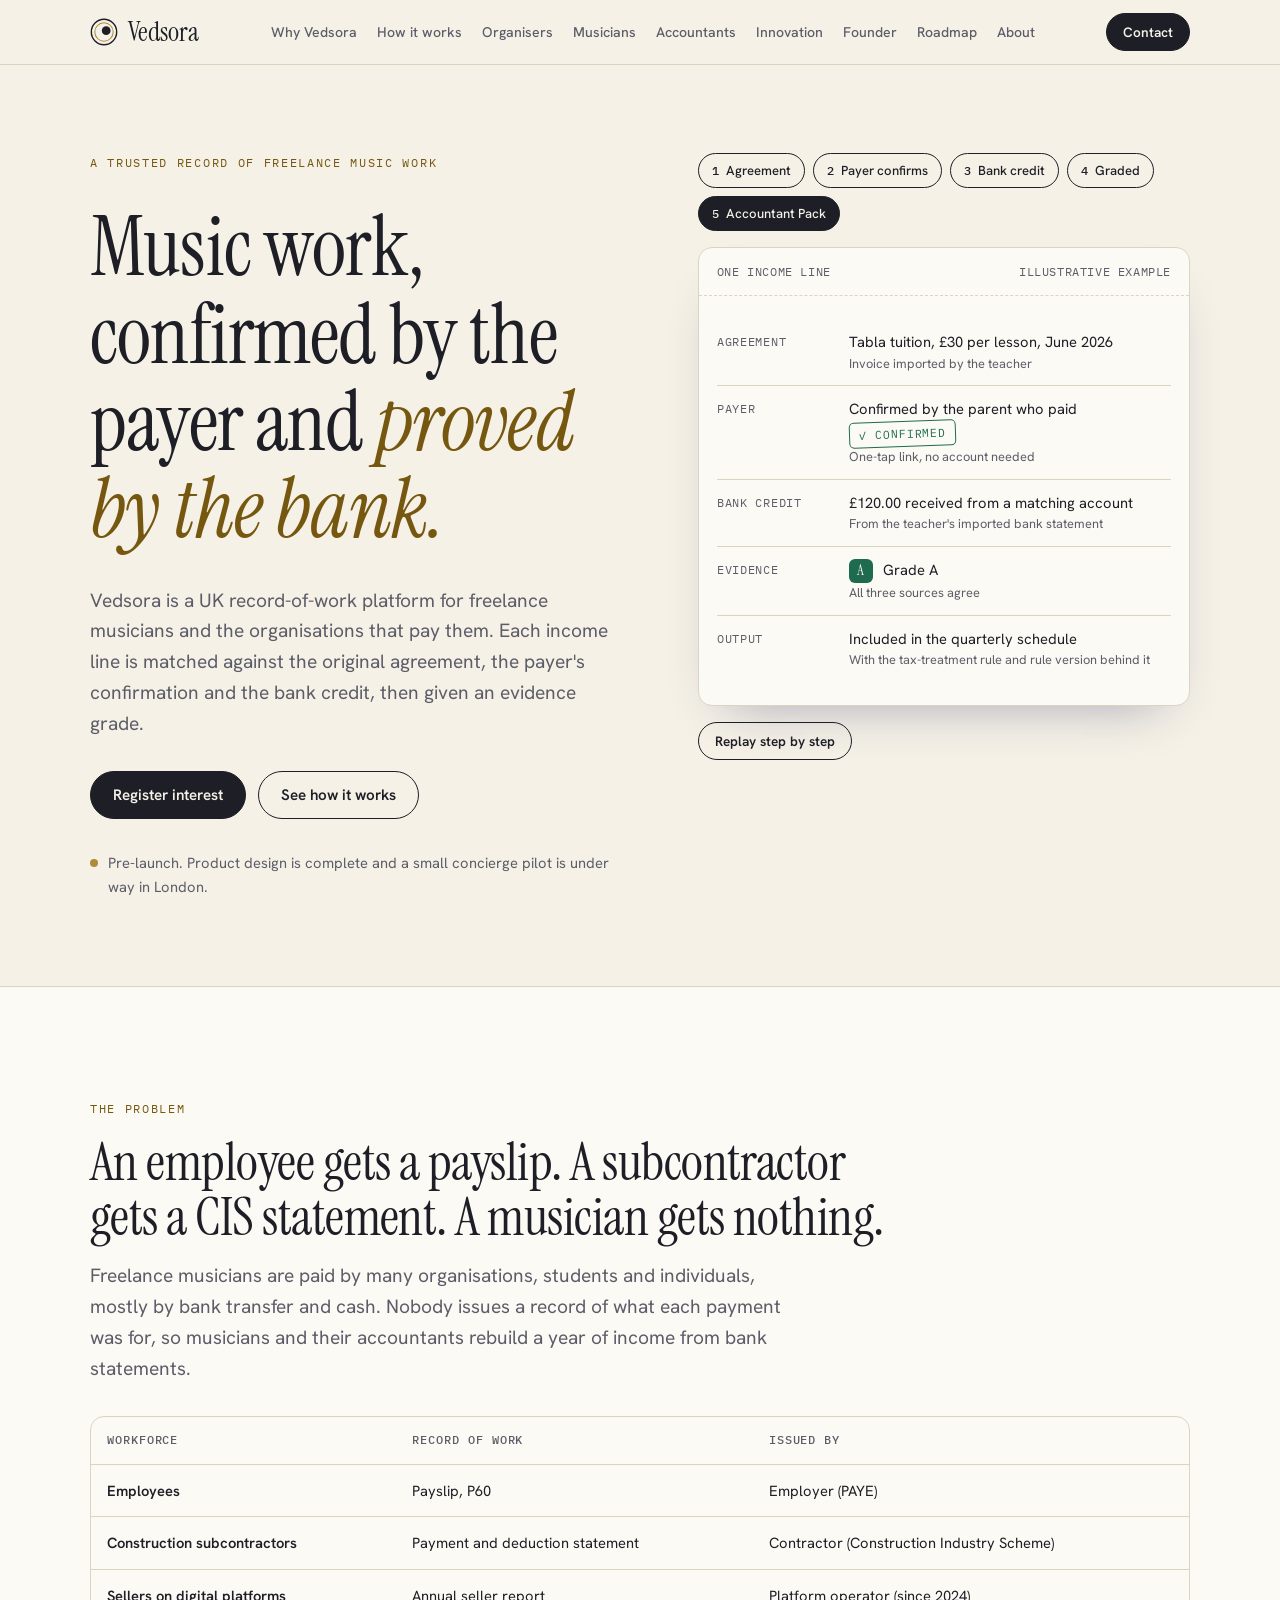
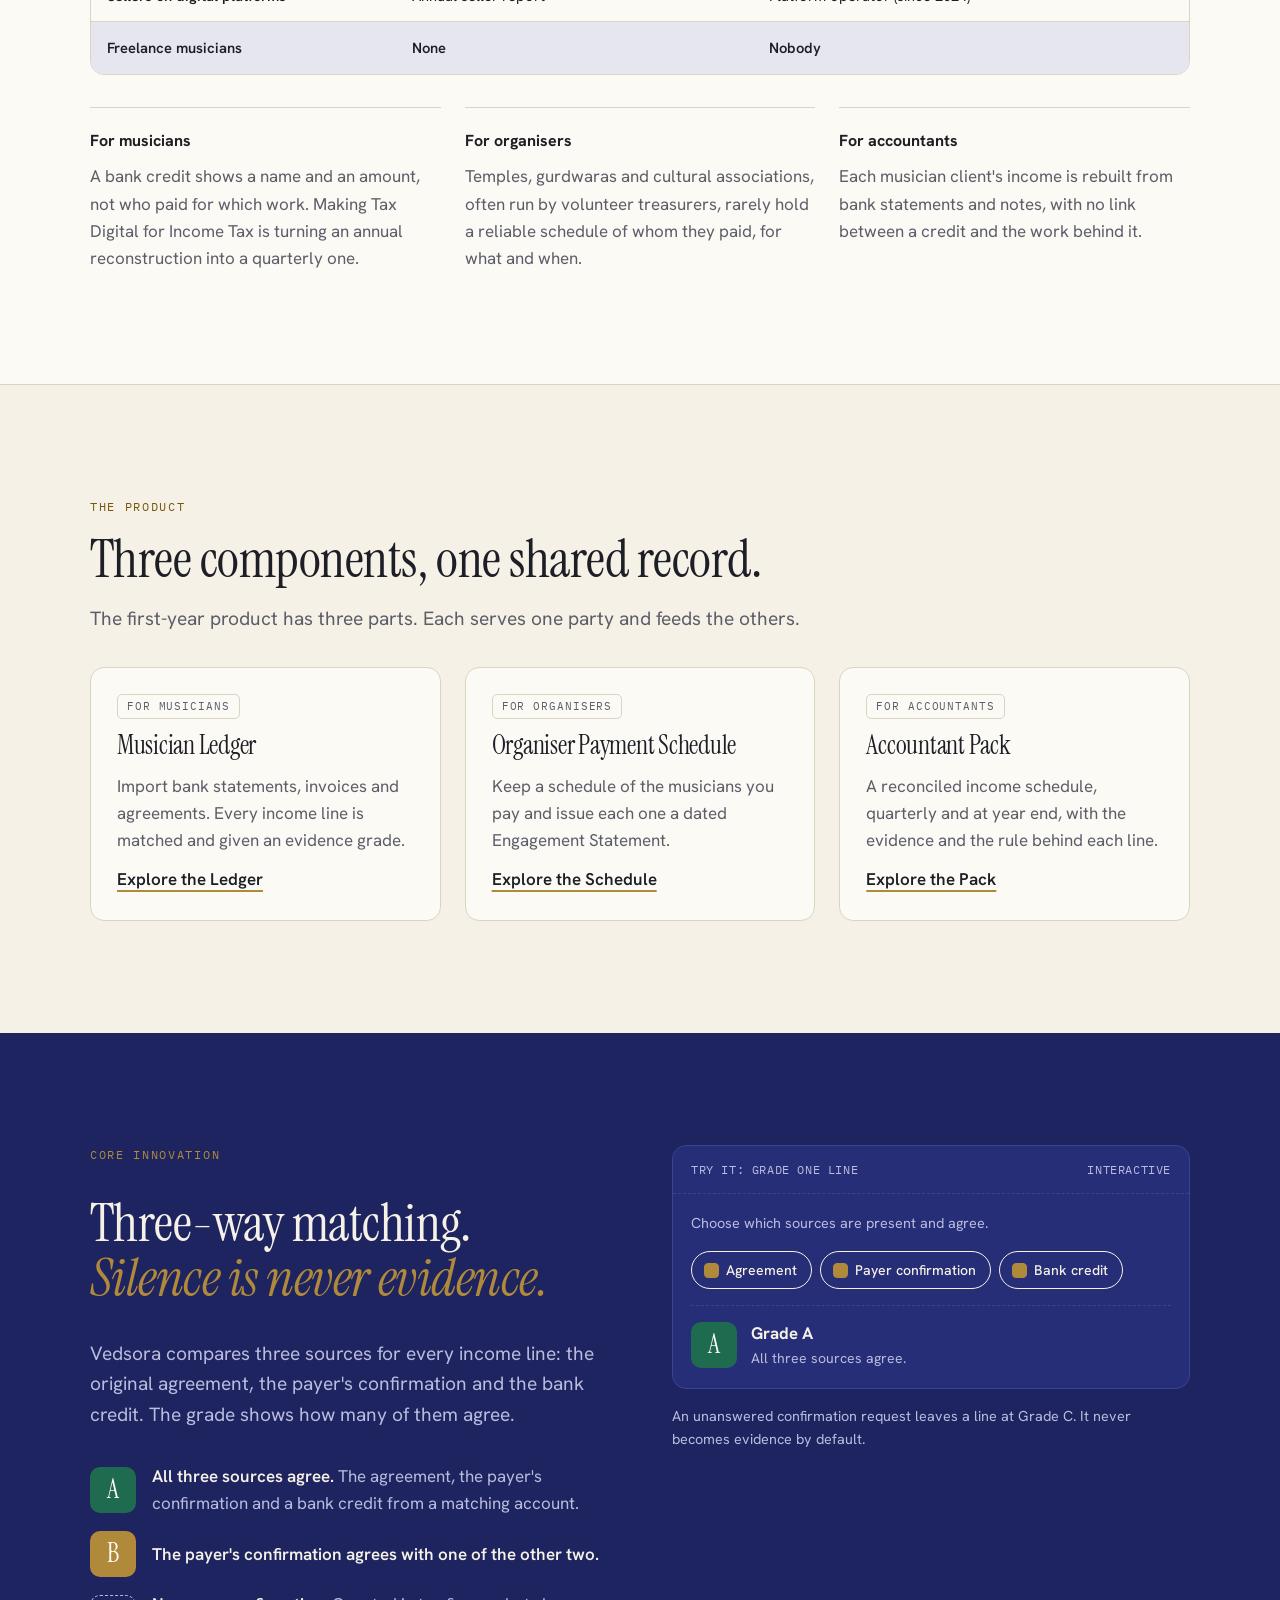
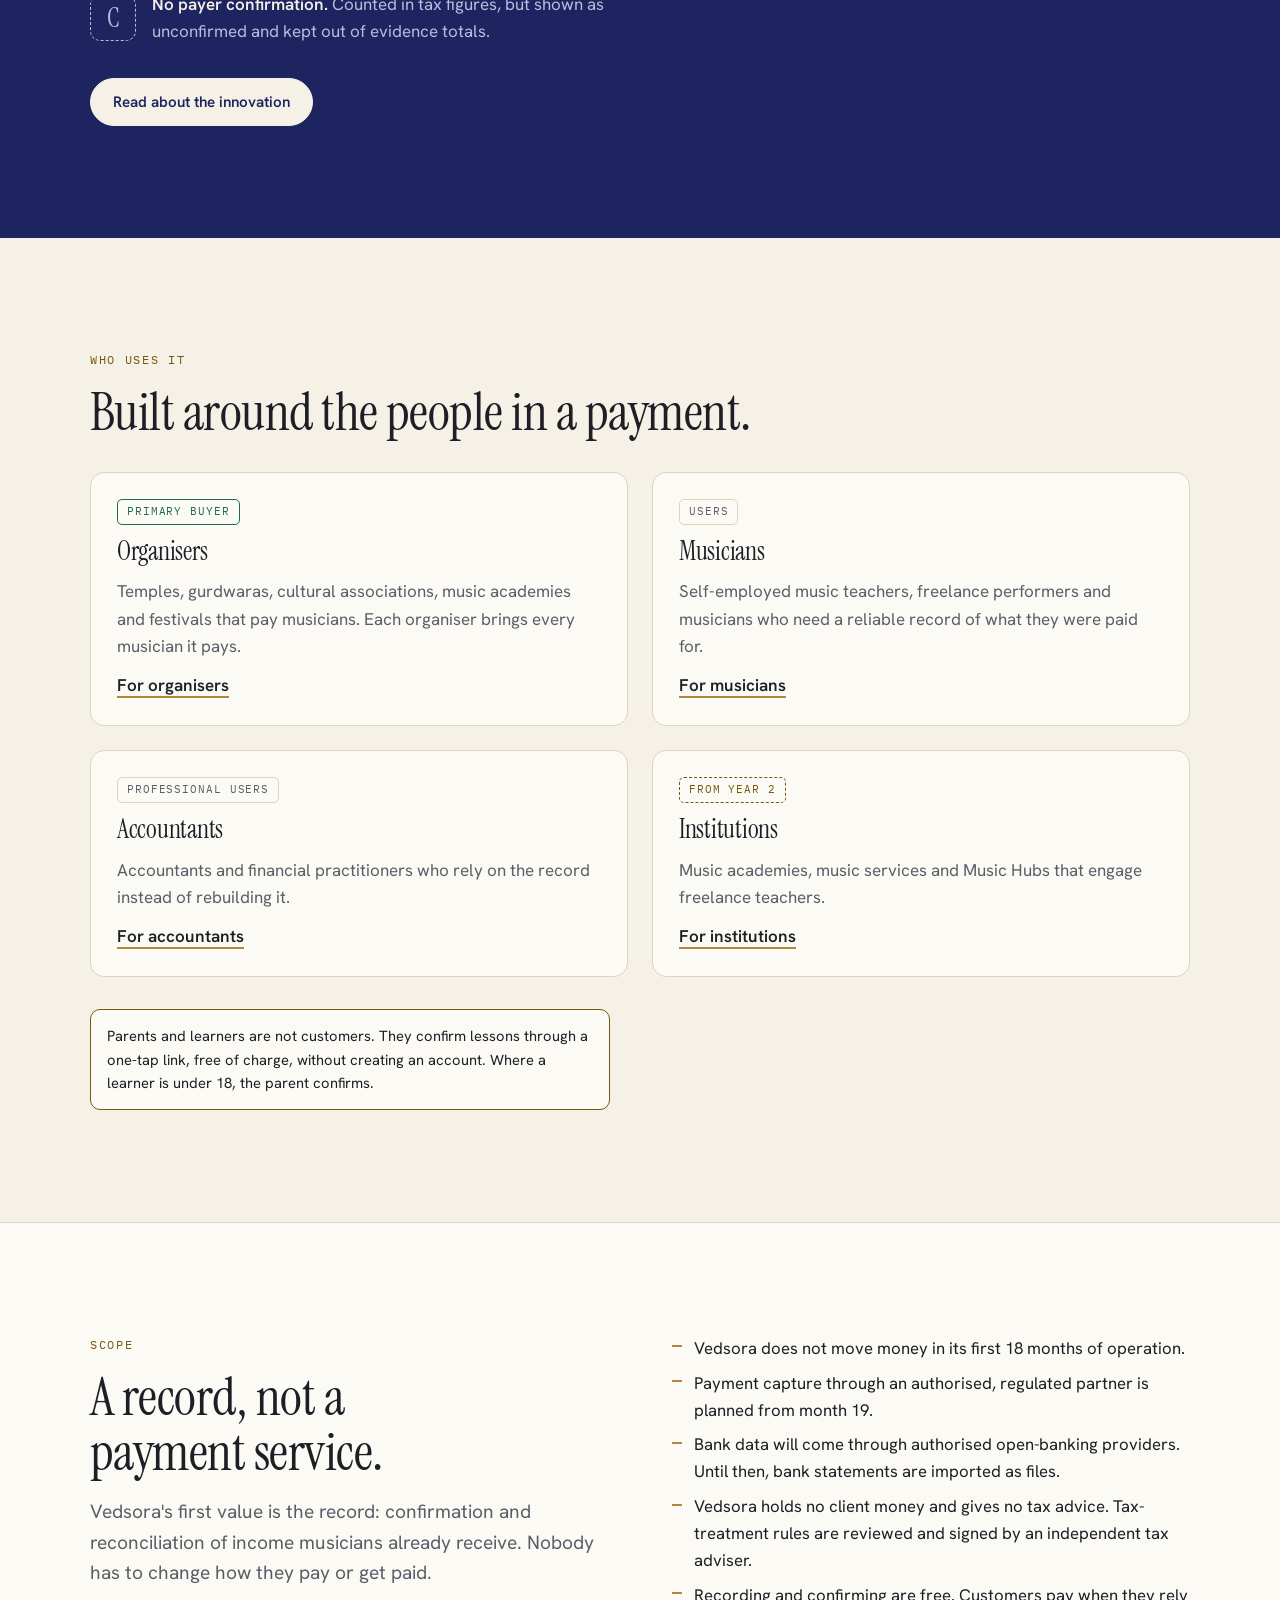
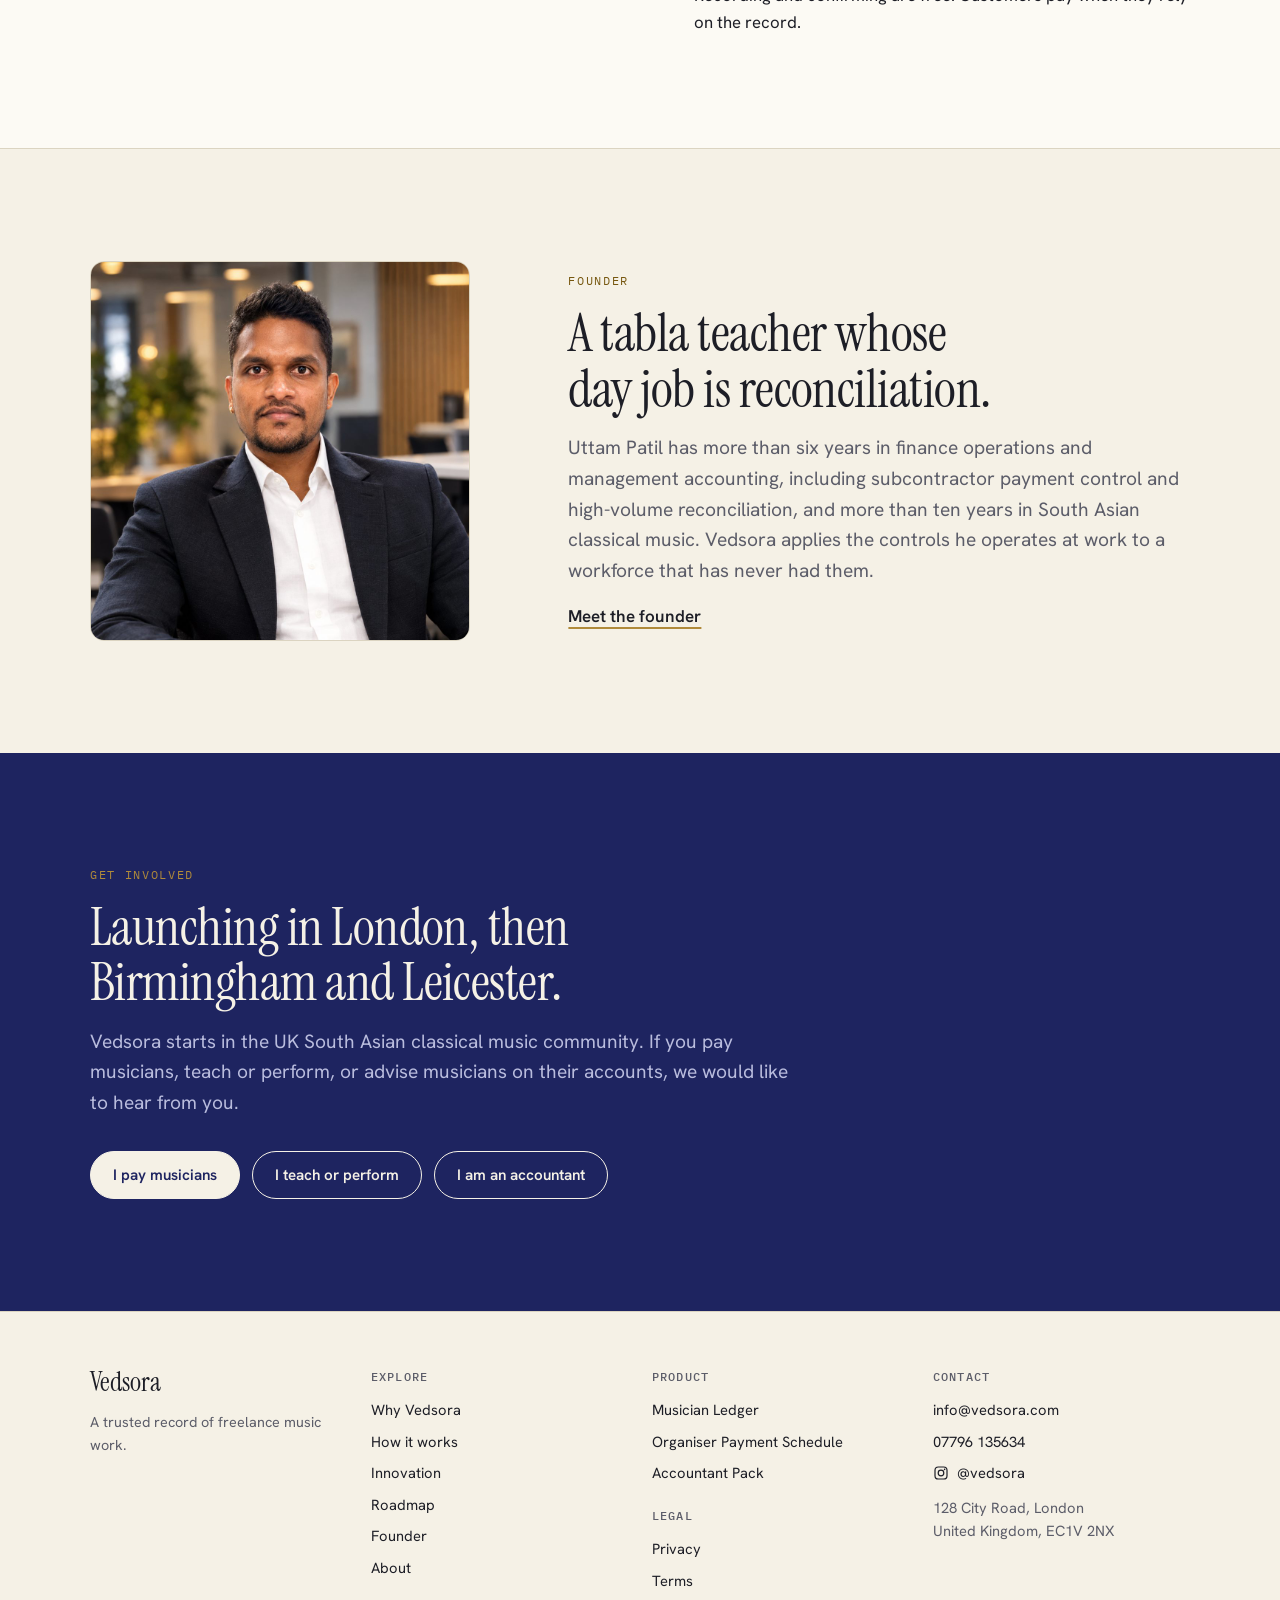
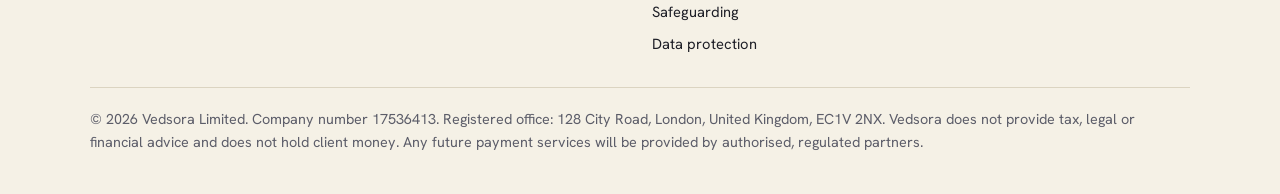
==== commit 72a73563: "please" ====
--- a/index.html
+++ b/index.html
@@ -589,6 +589,7 @@
     <div class="eyebrow">Founder</div>
     <h1>Uttam Patil</h1>
     <p class="lede">Founder and Chief Executive Officer. A London-based finance operations specialist and a tabla performer and teacher.</p>
+    <p class="small muted">Instagram: <a href="https://www.instagram.com/vedsora?mdxt=NGNlcDdqZnV0cWw2&amp;utm_source=qr" target="_blank" rel="noopener noreferrer" aria-label="@vedsora on Instagram (opens in a new tab)">@vedsora</a></p>
     <div class="chain"><span>Reconciliation</span><span class="arr">+</span><span>Payment control</span><span class="arr">+</span><span>Music community</span></div>
   </div>
 </div></section>
@@ -770,7 +771,7 @@
 </div>
 
 <!-- ============================== LEGAL ============================== -->
-<div data-page="privacy" hidden>
+<div data-page="privacy" id="privacy" hidden>
 <div class="page"><section class="tight"><div class="wrap legal stack-l">
   <div class="stack"><span class="tag dev">Interim notice</span><h1>Privacy</h1><p class="lede">This interim notice covers this website. A full privacy notice for the Vedsora platform is being prepared with a specialist data protection adviser and will be published here before the platform opens to users.</p></div>
   <div class="stack"><h2>Who we are</h2><p>Vedsora Limited (company number 17536413), 128 City Road, London, United Kingdom, EC1V 2NX, is responsible for this website. Contact: <a href="mailto:info@vedsora.com">info@vedsora.com</a>.</p></div>
@@ -779,7 +780,7 @@
 </div></section></div>
 </div>
 
-<div data-page="terms" hidden>
+<div data-page="terms" id="terms" hidden>
 <div class="page"><section class="tight"><div class="wrap legal stack-l">
   <div class="stack"><span class="tag dev">Interim notice</span><h1>Terms</h1><p class="lede">This website gives general information about Vedsora, which is pre-launch. Terms of service for the platform will be published here before it opens to users.</p></div>
   <div class="stack"><h2>About this website</h2><p>The website is operated by Vedsora Limited (company number 17536413). Its content describes a product in development. Features described as planned are not available today, and nothing on this website is an offer of services or a statement of price.</p></div>
@@ -788,7 +789,7 @@
 </div></section></div>
 </div>
 
-<div data-page="safeguarding" hidden>
+<div data-page="safeguarding" id="safeguarding" hidden>
 <div class="page"><section class="tight"><div class="wrap legal stack-l">
   <div class="stack"><span class="tag dev">Interim notice</span><h1>Safeguarding</h1><p class="lede">A full safeguarding policy is being prepared with specialist advice and will be published here before the platform opens to users. The commitments below are built into the product design.</p></div>
   <div class="stack"><h2>Children</h2><p>Where a learner is under 18, the parent or guardian confirms lessons. No account or profile is created for a child.</p></div>
@@ -797,7 +798,7 @@
 </div></section></div>
 </div>
 
-<div data-page="data-protection" hidden>
+<div data-page="data-protection" id="data-protection" hidden>
 <div class="page"><section class="tight"><div class="wrap legal stack-l">
   <div class="stack"><span class="tag dev">Interim notice</span><h1>Data protection</h1><p class="lede">Vedsora is designed to meet UK GDPR and the Data Protection Act 2018. The full data protection notice, covering lawful bases, sharing and retention, will be published here before the platform opens to users.</p></div>
   <div class="stack"><h2>Design commitments</h2><ul class="ticks">
@@ -818,7 +819,7 @@
     <div class="stack"><a class="logo" href="#home">Vedsora</a><p class="muted small">A trusted record of freelance music work.</p></div>
     <div><h4>Explore</h4><ul><li><a href="#why">Why Vedsora</a></li><li><a href="#how">How it works</a></li><li><a href="#innovation">Innovation</a></li><li><a href="#roadmap">Roadmap</a></li><li><a href="#founder">Founder</a></li><li><a href="#about">About</a></li></ul></div>
     <div><h4>Product</h4><ul><li><a href="#musicians">Musician Ledger</a></li><li><a href="#organisations">Organiser Payment Schedule</a></li><li><a href="#accountants">Accountant Pack</a></li></ul><h4 class="mt">Legal</h4><ul><li><a href="#privacy">Privacy</a></li><li><a href="#terms">Terms</a></li><li><a href="#safeguarding">Safeguarding</a></li><li><a href="#data-protection">Data protection</a></li></ul></div>
-    <div><h4>Contact</h4><ul><li><a href="mailto:info@vedsora.com">info@vedsora.com</a></li><li><a href="tel:+447796135634">07796 135634</a></li><li class="muted">128 City Road, London<br>United Kingdom, EC1V 2NX</li></ul></div>
+    <div><h4>Contact</h4><ul><li><a href="mailto:info@vedsora.com">info@vedsora.com</a></li><li><a href="tel:+447796135634">07796 135634</a></li><li><a class="ig-link" href="https://www.instagram.com/vedsora?mdxt=NGNlcDdqZnV0cWw2&amp;utm_source=qr" target="_blank" rel="noopener noreferrer" aria-label="Vedsora on Instagram, @vedsora (opens in a new tab)"><svg class="ig" viewBox="0 0 24 24" width="16" height="16" aria-hidden="true" focusable="false"><rect x="3" y="3" width="18" height="18" rx="5" fill="none" stroke="currentColor" stroke-width="1.8"/><circle cx="12" cy="12" r="4.2" fill="none" stroke="currentColor" stroke-width="1.8"/><circle cx="17.4" cy="6.6" r="1.2" fill="currentColor"/></svg><span>@vedsora</span></a></li><li class="muted">128 City Road, London<br>United Kingdom, EC1V 2NX</li></ul></div>
   </div>
   <p class="small muted legal-line">© 2026 Vedsora Limited. Company number 17536413. Registered office: 128 City Road, London, United Kingdom, EC1V 2NX. Vedsora does not provide tax, legal or financial advice and does not hold client money. Any future payment services will be provided by authorised, regulated partners.</p>
 </div></footer>
--- a/styles.css
+++ b/styles.css
@@ -274,6 +274,9 @@
 footer ul{list-style:none;margin:0;padding:0;display:flex;flex-direction:column;gap:8px}
 footer a{text-decoration:none}
 footer a:hover{text-decoration:underline}
+footer a.ig-link{display:inline-flex;align-items:center;gap:8px}
+footer a.ig-link .ig{flex:none}
+[data-page][id]{scroll-margin-top:120px}
 #main{outline:none}
 .page{animation:fade .35s ease-out}
 @keyframes fade{from{transform:translateY(6px)}to{transform:none}}
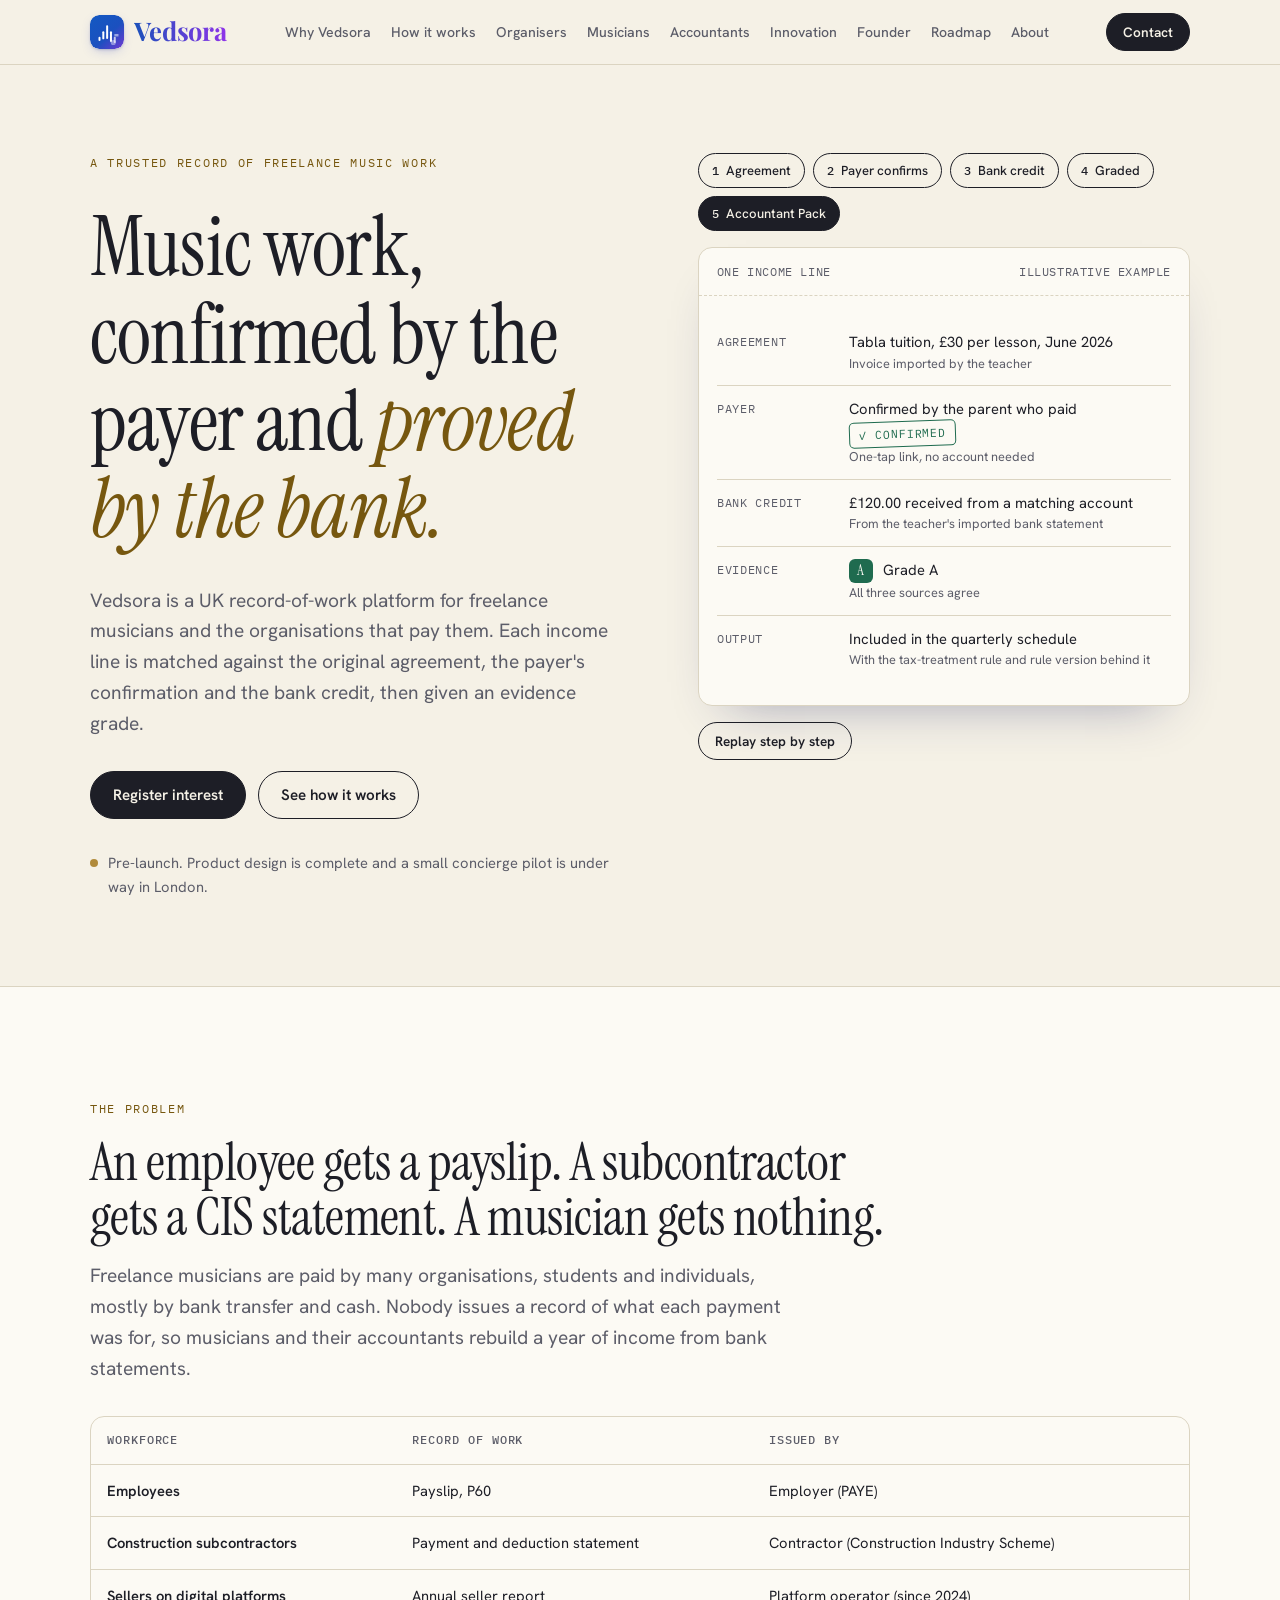
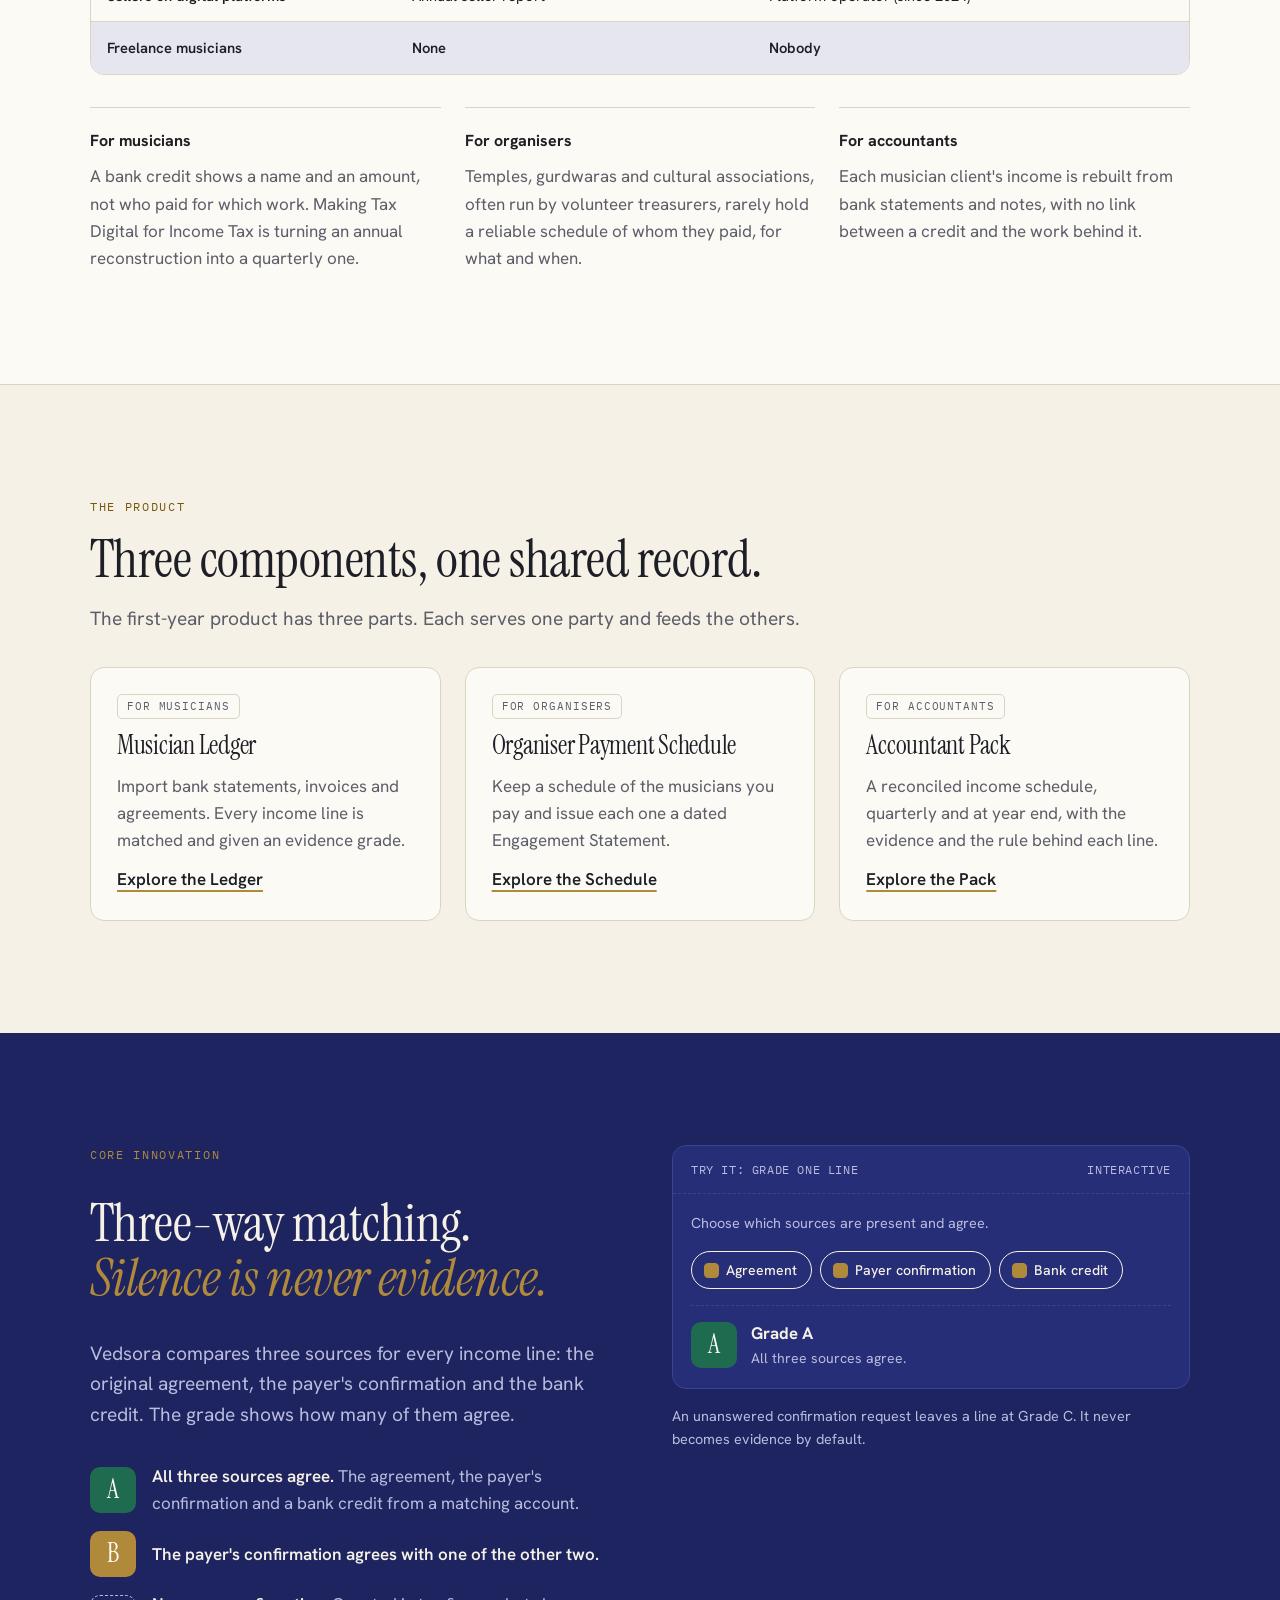
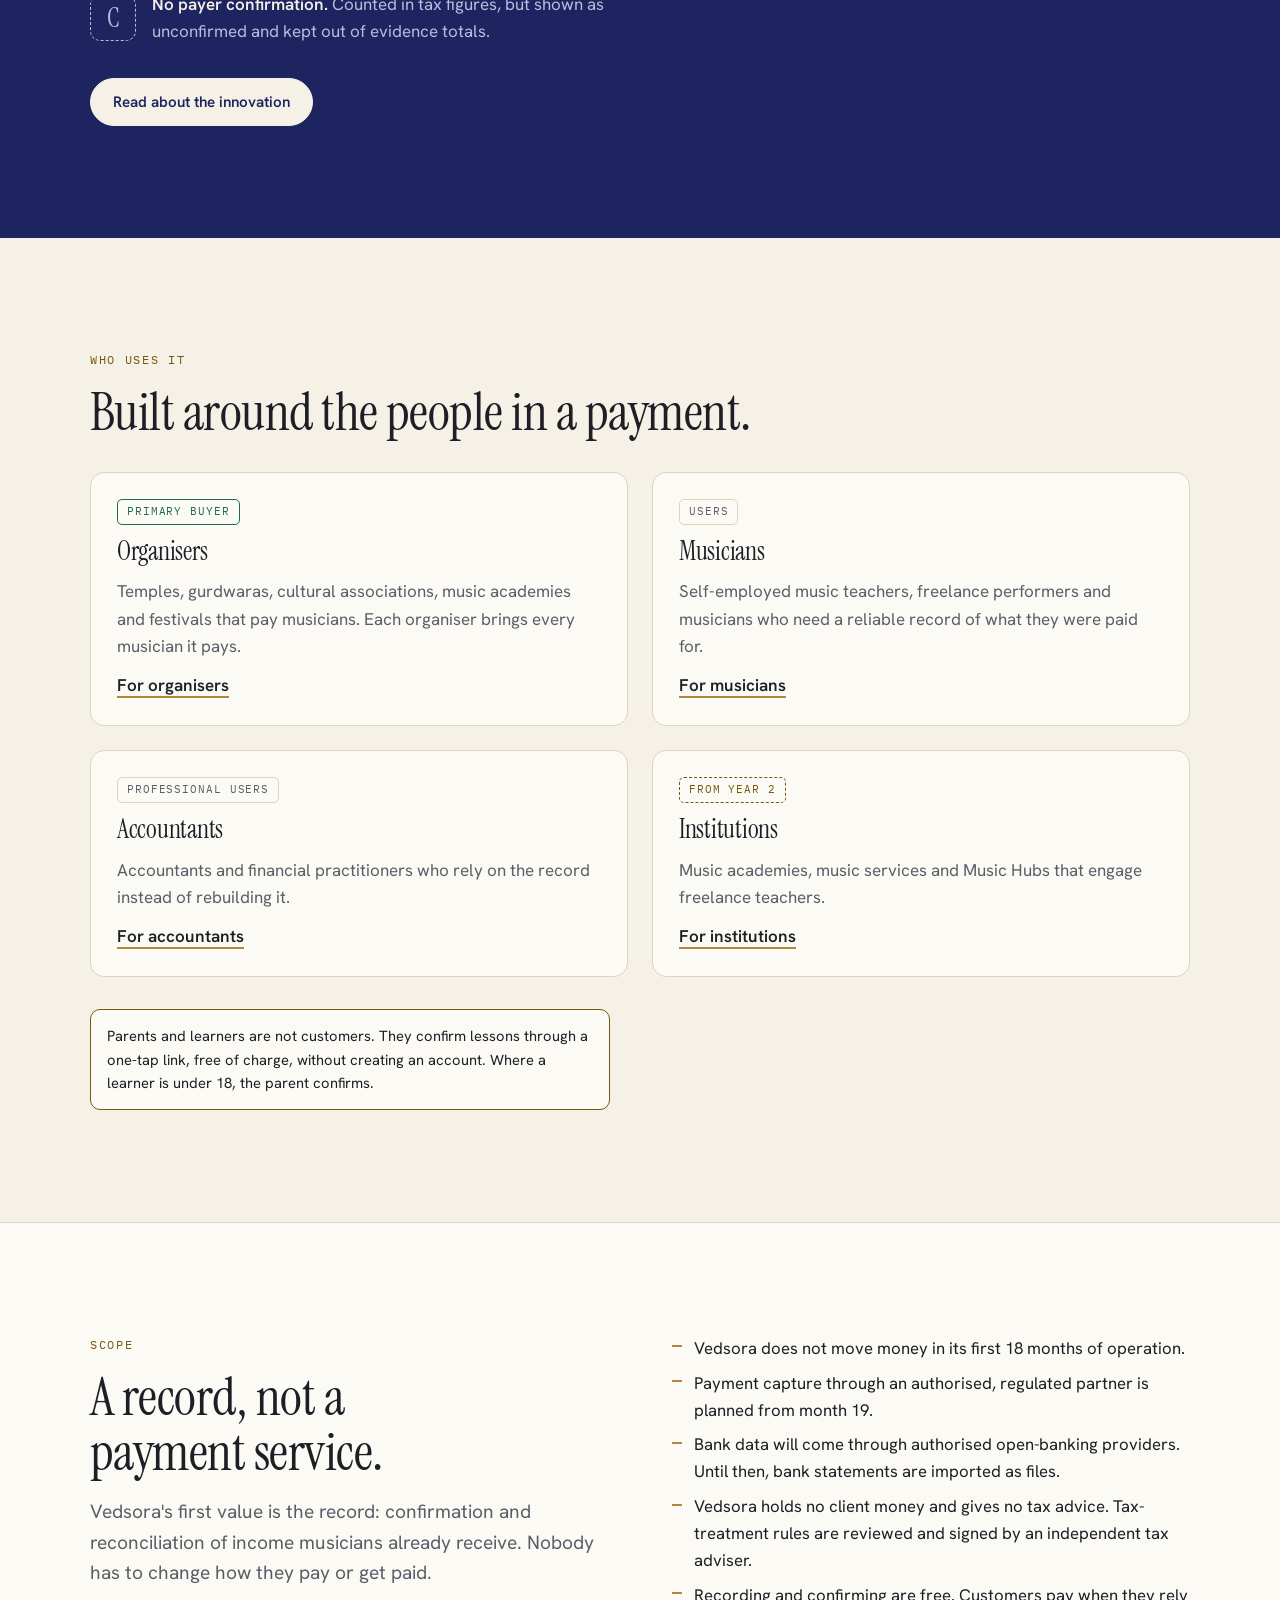
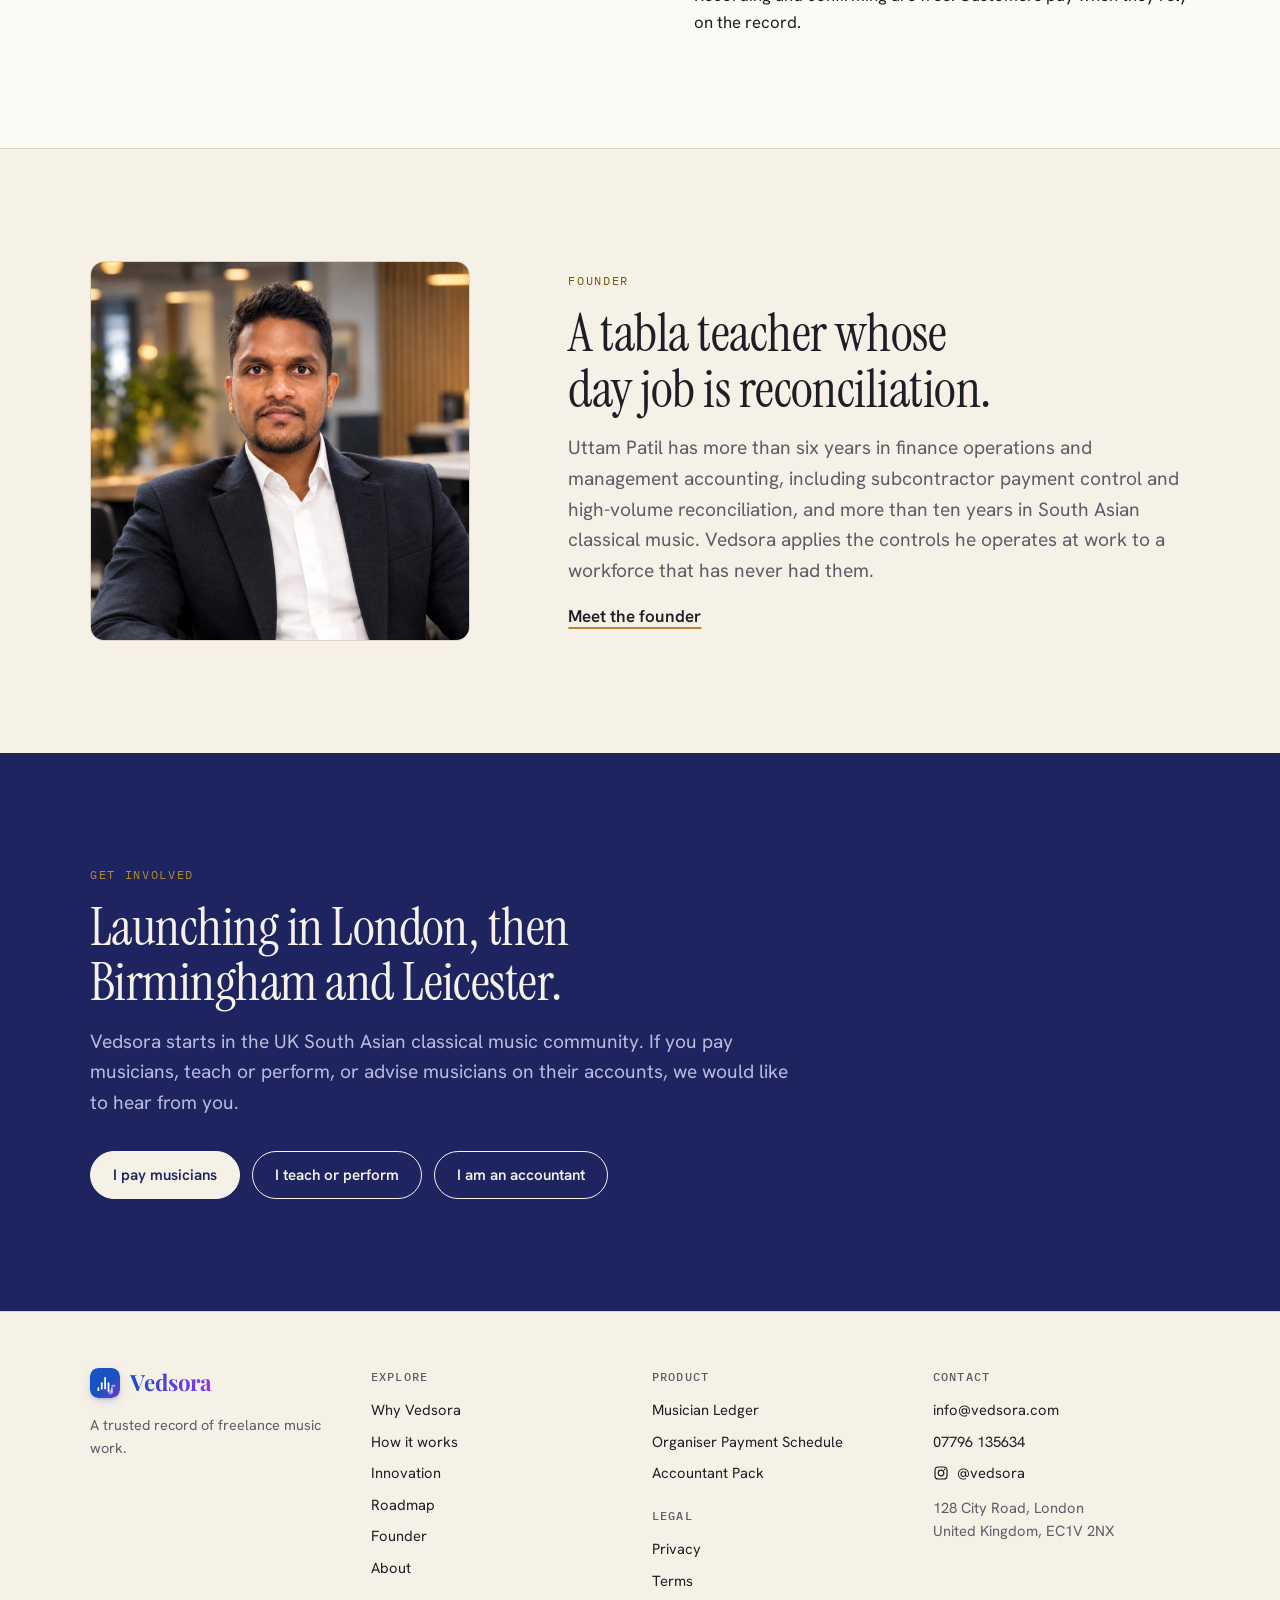
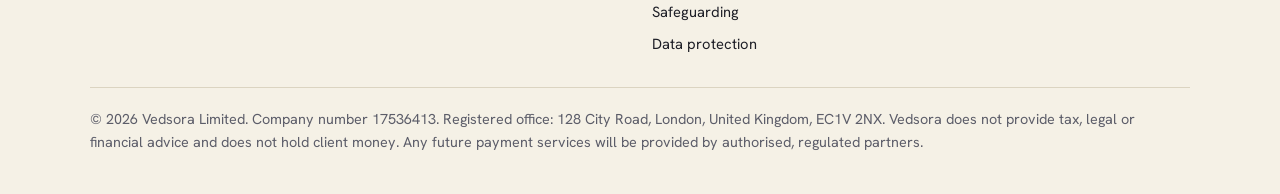
==== commit 4d5d68dd: "vedsingh" ====
--- a/index.html
+++ b/index.html
@@ -8,6 +8,7 @@
 <link rel="canonical" href="https://www.vedsora.com/">
 <meta name="theme-color" content="#1E2460">
 <link rel="icon" href="assets/favicon.svg" type="image/svg+xml">
+<link rel="apple-touch-icon" href="assets/apple-touch-icon.png">
 <meta property="og:type" content="website">
 <meta property="og:site_name" content="Vedsora">
 <meta property="og:locale" content="en_GB">
@@ -29,7 +30,7 @@
   "name": "Vedsora",
   "legalName": "Vedsora Limited",
   "url": "https://www.vedsora.com/",
-  "logo": "https://www.vedsora.com/assets/favicon.svg",
+  "logo": "https://www.vedsora.com/assets/logo-512.png",
   "description": "A UK record-of-work platform for freelance musicians and the organisations that pay them.",
   "email": "info@vedsora.com",
   "telephone": "+44 7796 135634",
@@ -43,12 +44,13 @@
 <link rel="preconnect" href="https://fonts.googleapis.com">
 <link rel="preconnect" href="https://fonts.gstatic.com" crossorigin>
 <link rel="stylesheet" href="https://fonts.googleapis.com/css2?family=Instrument+Serif:ital@0;1&family=Hanken+Grotesk:wght@400;500;600;700&family=IBM+Plex+Mono:wght@400;500&display=swap">
+<link rel="stylesheet" href="https://fonts.googleapis.com/css2?family=Playfair+Display:wght@700&amp;text=Vedsora&amp;display=swap">
 <link rel="stylesheet" href="styles.css">
 </head>
 <body>
 <a class="skip" href="#main">Skip to content</a>
 <header class="hdr"><div class="wrap"><div class="hdr-in">
-<a class="logo" href="#home" aria-label="Vedsora home"><svg viewBox="0 0 32 32" aria-hidden="true"><circle cx="16" cy="16" r="14.5" fill="none" stroke="currentColor" stroke-width="1.6"></circle><circle cx="16" cy="16" r="10.5" fill="none" stroke="var(--brass)" stroke-width="1.2"></circle><circle cx="18.5" cy="14.5" r="5" fill="currentColor"></circle></svg>Vedsora</a>
+<a class="logo" href="#home" aria-label="Vedsora home"><img class="logo-mark" src="assets/logo-mark.svg" alt="" width="34" height="34"><span class="wordmark">Vedsora</span></a>
 <nav class="nav" aria-label="Main"><a href="#why">Why Vedsora</a><a href="#how">How it works</a><a href="#organisations">Organisers</a><a href="#musicians">Musicians</a><a href="#accountants">Accountants</a><a href="#innovation">Innovation</a><a href="#founder">Founder</a><a href="#roadmap">Roadmap</a><a href="#about">About</a></nav>
 <a class="btn sm" href="#contact">Contact</a>
 <button type="button" class="menu-btn" id="menu-btn" aria-expanded="false" aria-controls="mnav">Menu</button>
@@ -816,7 +818,7 @@
 
 <footer><div class="wrap stack-l">
   <div class="grid g4">
-    <div class="stack"><a class="logo" href="#home">Vedsora</a><p class="muted small">A trusted record of freelance music work.</p></div>
+    <div class="stack"><a class="logo" href="#home" aria-label="Vedsora home"><img class="logo-mark" src="assets/logo-mark.svg" alt="" width="34" height="34"><span class="wordmark">Vedsora</span></a><p class="muted small">A trusted record of freelance music work.</p></div>
     <div><h4>Explore</h4><ul><li><a href="#why">Why Vedsora</a></li><li><a href="#how">How it works</a></li><li><a href="#innovation">Innovation</a></li><li><a href="#roadmap">Roadmap</a></li><li><a href="#founder">Founder</a></li><li><a href="#about">About</a></li></ul></div>
     <div><h4>Product</h4><ul><li><a href="#musicians">Musician Ledger</a></li><li><a href="#organisations">Organiser Payment Schedule</a></li><li><a href="#accountants">Accountant Pack</a></li></ul><h4 class="mt">Legal</h4><ul><li><a href="#privacy">Privacy</a></li><li><a href="#terms">Terms</a></li><li><a href="#safeguarding">Safeguarding</a></li><li><a href="#data-protection">Data protection</a></li></ul></div>
     <div><h4>Contact</h4><ul><li><a href="mailto:info@vedsora.com">info@vedsora.com</a></li><li><a href="tel:+447796135634">07796 135634</a></li><li><a class="ig-link" href="https://www.instagram.com/vedsora?mdxt=NGNlcDdqZnV0cWw2&amp;utm_source=qr" target="_blank" rel="noopener noreferrer" aria-label="Vedsora on Instagram, @vedsora (opens in a new tab)"><svg class="ig" viewBox="0 0 24 24" width="16" height="16" aria-hidden="true" focusable="false"><rect x="3" y="3" width="18" height="18" rx="5" fill="none" stroke="currentColor" stroke-width="1.8"/><circle cx="12" cy="12" r="4.2" fill="none" stroke="currentColor" stroke-width="1.8"/><circle cx="17.4" cy="6.6" r="1.2" fill="currentColor"/></svg><span>@vedsora</span></a></li><li class="muted">128 City Road, London<br>United Kingdom, EC1V 2NX</li></ul></div>
--- a/styles.css
+++ b/styles.css
@@ -8,7 +8,7 @@
 /* Layout concept: an editorial ledger. Wide ivory pages, serif statements on the left, mono "record" cards on the right; one indigo band per page carries the record layer. */
 :root{
   --bg:#F5F1E6; --paper:#FCFAF4; --ink:#1D1E26; --muted:#5C5D69; --line:#DBD4C1;
-  --indigo:#232A6B; --indigo-soft:#E6E6F1; --brass:#B08A3A; --brass-ink:#76570F;
+  --indigo:#232A6B; --indigo-soft:#E6E6F1; --logo-a:#1B51BA; --logo-b:#8F34E9; --brass:#B08A3A; --brass-ink:#76570F;
   --band:#1E2460; --band-ink:#F5F1E6; --band-muted:#B9BCDD; --band-line:#3B4290; --band-card:#272E78;
   --ok:#1F6B4F; --err:#A4342A;
   --display:"Instrument Serif","Iowan Old Style",Georgia,serif;
@@ -17,12 +17,12 @@
 }
 @media (prefers-color-scheme: dark){ :root:not([data-theme="light"]){
   --bg:#15161D; --paper:#1D1F29; --ink:#F1EDE1; --muted:#A9AAB8; --line:#343645;
-  --indigo:#AEB4F2; --indigo-soft:#262A4A; --brass:#CDA85A; --brass-ink:#DDBB72;
+  --indigo:#AEB4F2; --indigo-soft:#262A4A; --logo-a:#7EA2FF; --logo-b:#C08BFF; --brass:#CDA85A; --brass-ink:#DDBB72;
   --band:#1A1F55; --band-ink:#F1EDE1; --band-muted:#B3B7DC; --band-line:#3A418C; --band-card:#232A6E;
   --ok:#6FCBA6; --err:#F09A8C; color-scheme:dark } }
 :root[data-theme="dark"]{
   --bg:#15161D; --paper:#1D1F29; --ink:#F1EDE1; --muted:#A9AAB8; --line:#343645;
-  --indigo:#AEB4F2; --indigo-soft:#262A4A; --brass:#CDA85A; --brass-ink:#DDBB72;
+  --indigo:#AEB4F2; --indigo-soft:#262A4A; --logo-a:#7EA2FF; --logo-b:#C08BFF; --brass:#CDA85A; --brass-ink:#DDBB72;
   --band:#1A1F55; --band-ink:#F1EDE1; --band-muted:#B3B7DC; --band-line:#3A418C; --band-card:#232A6E;
   --ok:#6FCBA6; --err:#F09A8C; color-scheme:dark }
 *{box-sizing:border-box}
@@ -61,8 +61,15 @@
 /* header */
 .hdr{position:sticky;top:env(safe-area-inset-top,0px);z-index:20;background:color-mix(in srgb,var(--bg) 92%,transparent);backdrop-filter:blur(10px);border-bottom:1px solid var(--line)}
 .hdr-in{display:flex;align-items:center;justify-content:space-between;gap:16px;min-height:64px}
-.logo{display:flex;align-items:center;gap:10px;text-decoration:none;font-family:var(--display);font-size:1.7rem;line-height:1}
-.logo svg{width:28px;height:28px;flex:none}
+.logo{display:inline-flex;align-items:center;gap:10px;text-decoration:none;line-height:1}
+.logo-mark{width:34px;height:34px;flex:none;border-radius:9px;box-shadow:0 1px 2px rgb(20 40 110 / .18),0 4px 12px -4px rgb(40 60 190 / .35)}
+.wordmark{font-family:"Playfair Display",var(--display);font-weight:700;font-size:1.6rem;letter-spacing:-.005em;line-height:1;padding-bottom:.08em;color:var(--logo-a)}
+@supports ((-webkit-background-clip:text) or (background-clip:text)){
+  .wordmark{background:linear-gradient(90deg,var(--logo-a),var(--logo-b));-webkit-background-clip:text;background-clip:text;color:transparent}
+}
+footer .logo{align-self:flex-start}
+footer .logo-mark{width:30px;height:30px;border-radius:8px}
+footer .wordmark{font-size:1.4rem}
 .nav{display:none;gap:2px;align-items:center}
 .nav a{font-size:.88rem;font-weight:500;text-decoration:none;padding:8px 9px;border-radius:6px;color:var(--muted);white-space:nowrap}
 .nav a:hover,.nav a[aria-current="page"]{color:var(--ink)}
